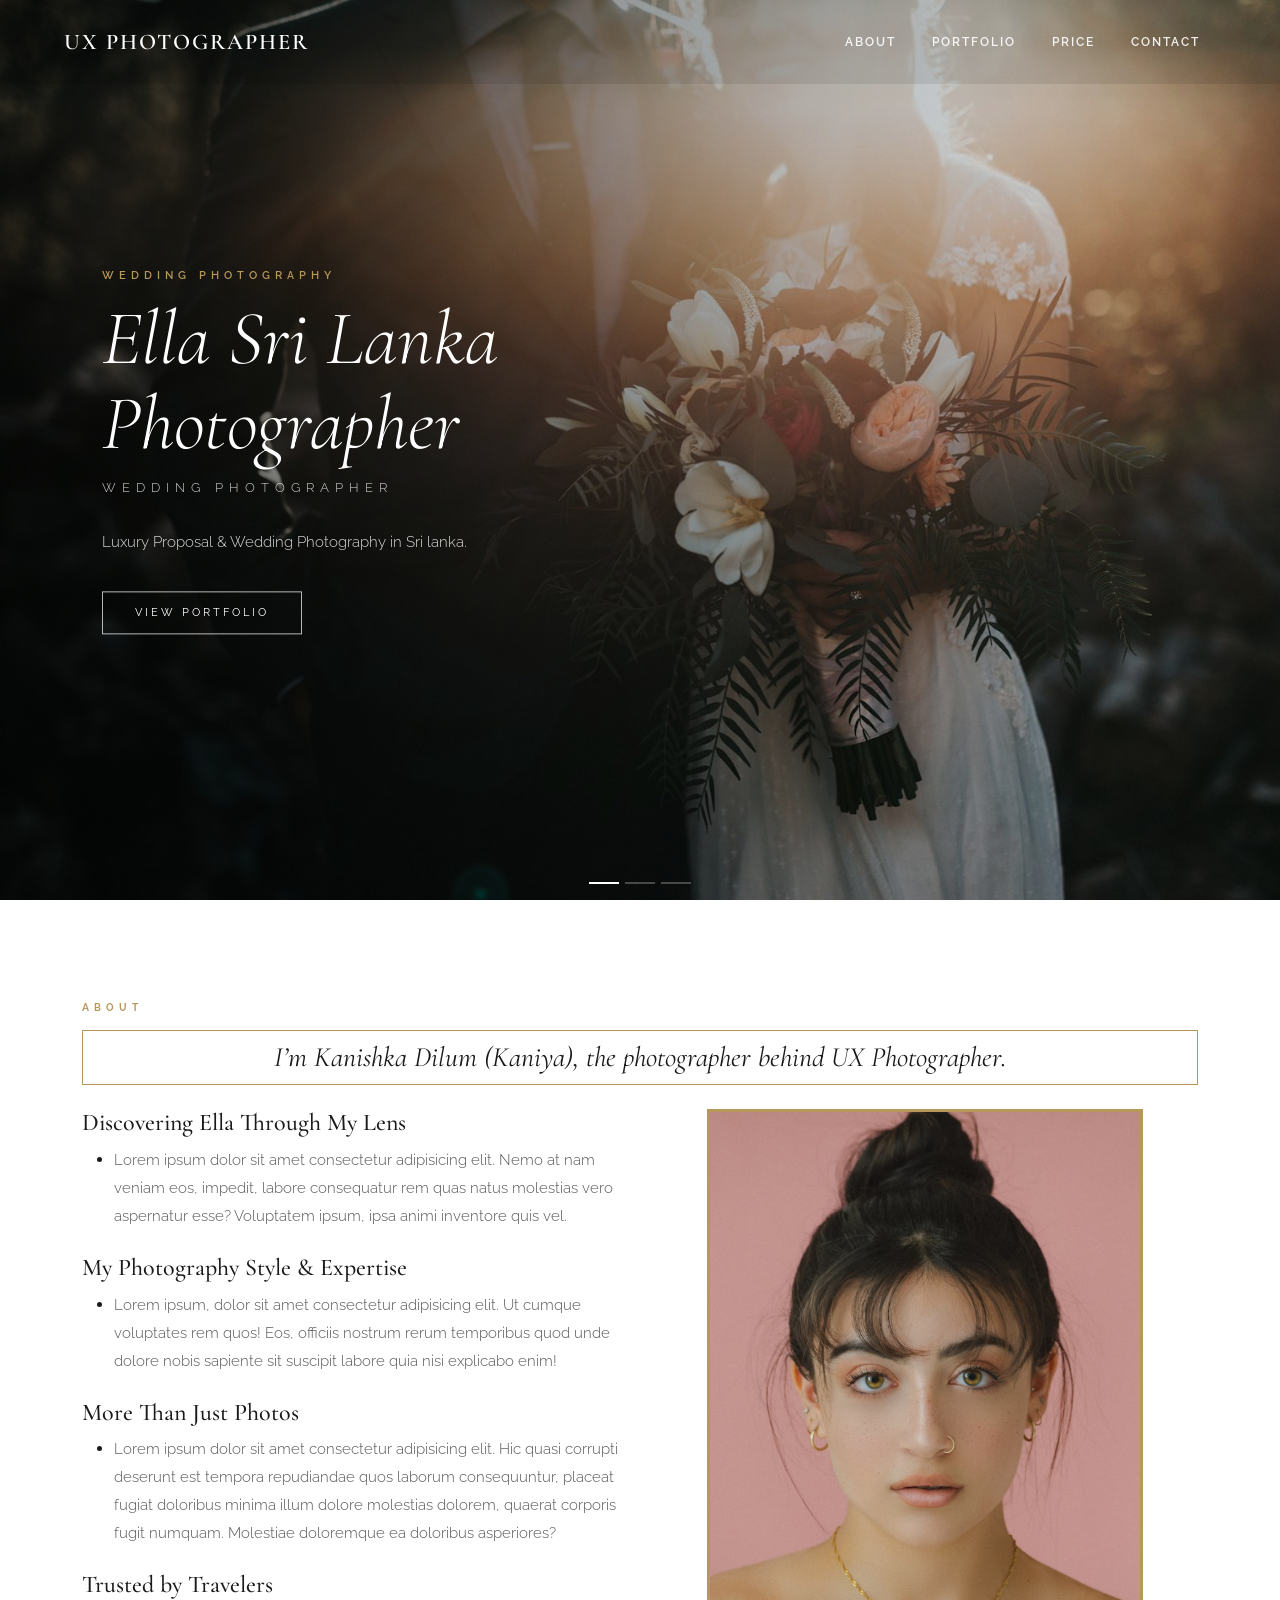
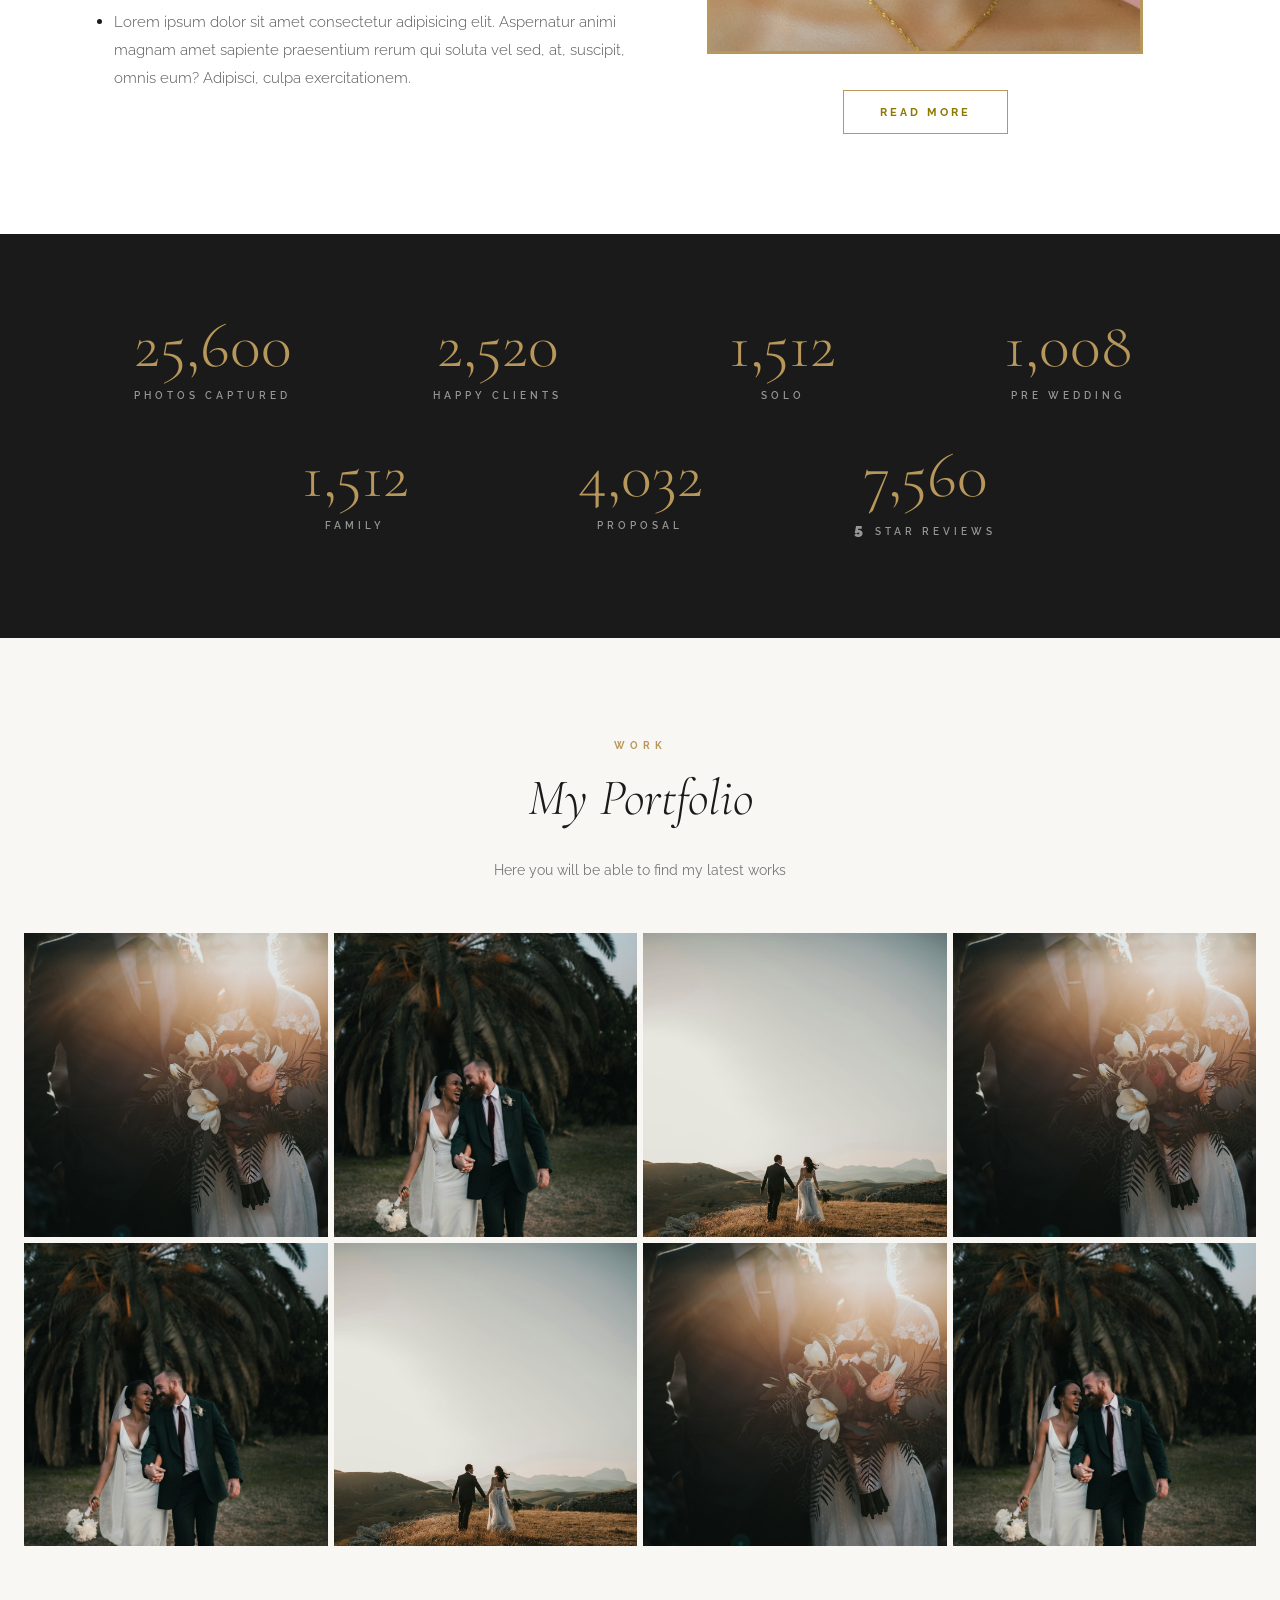
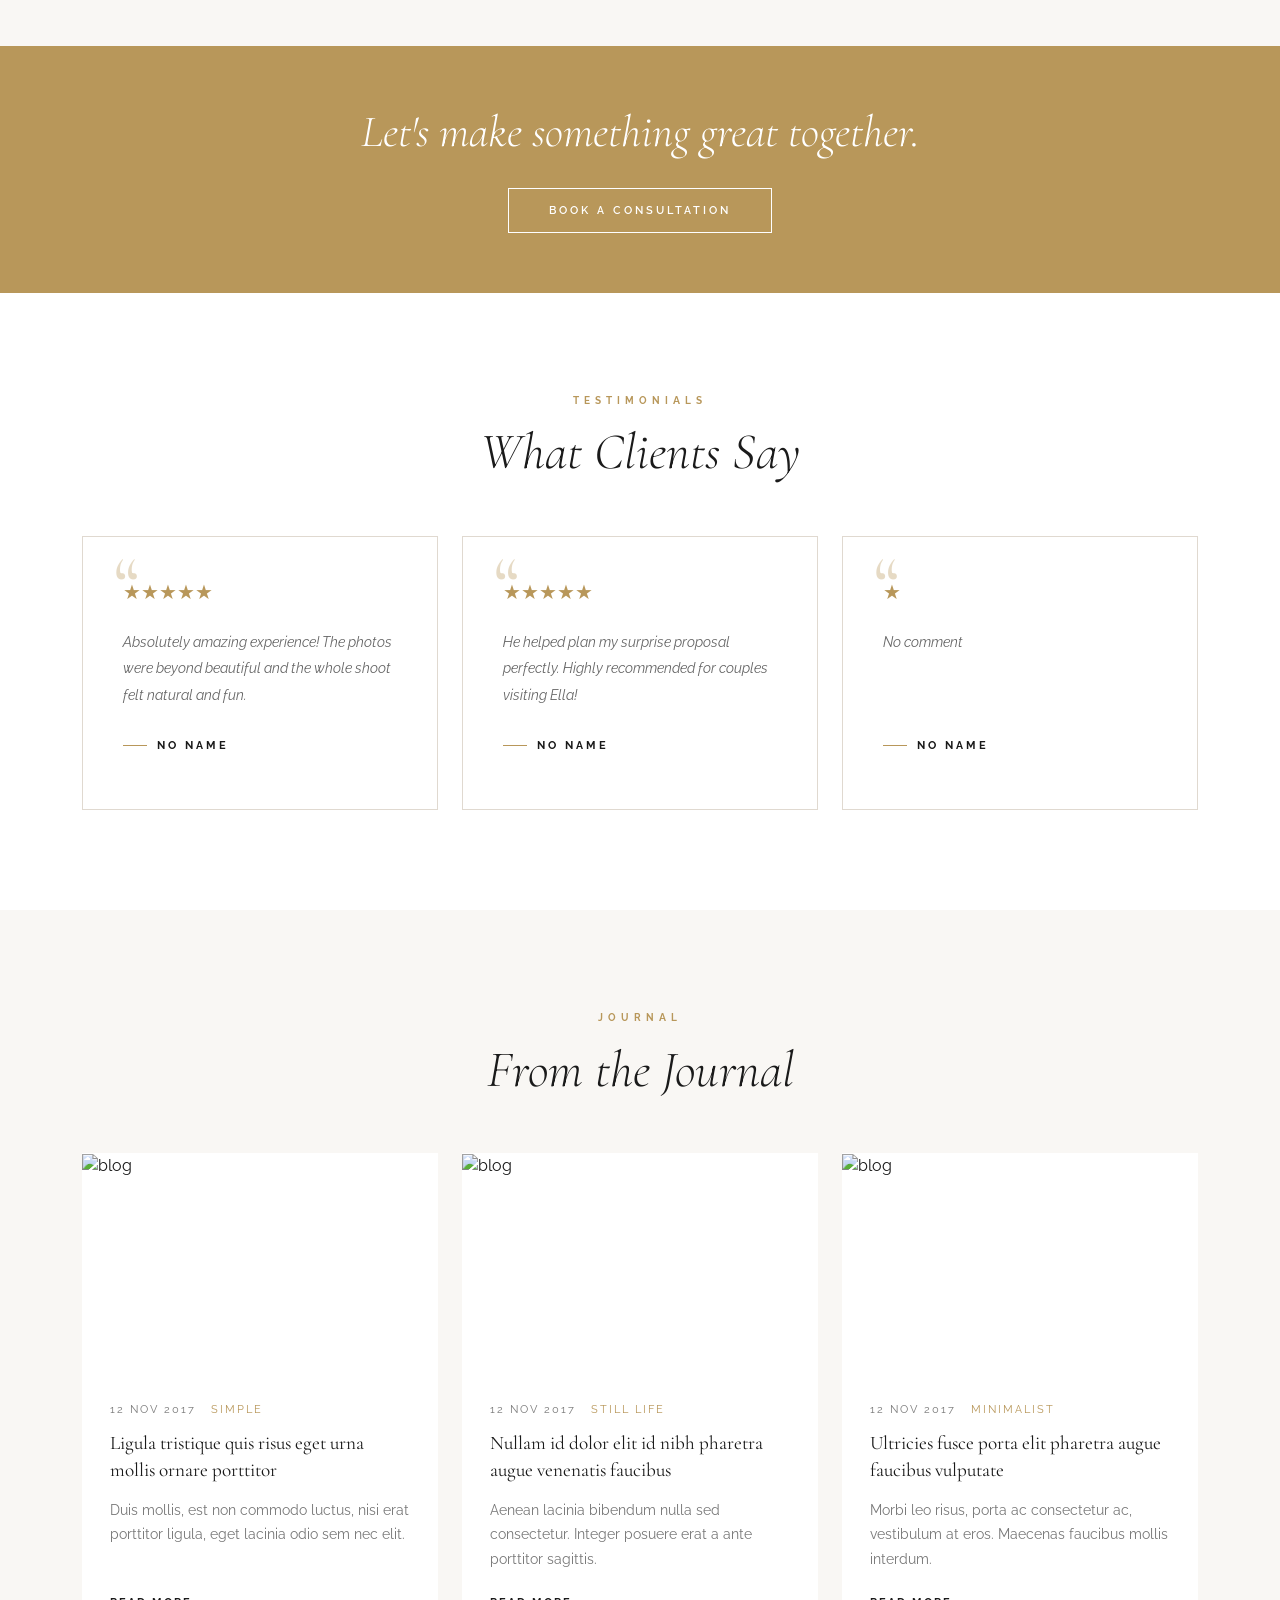
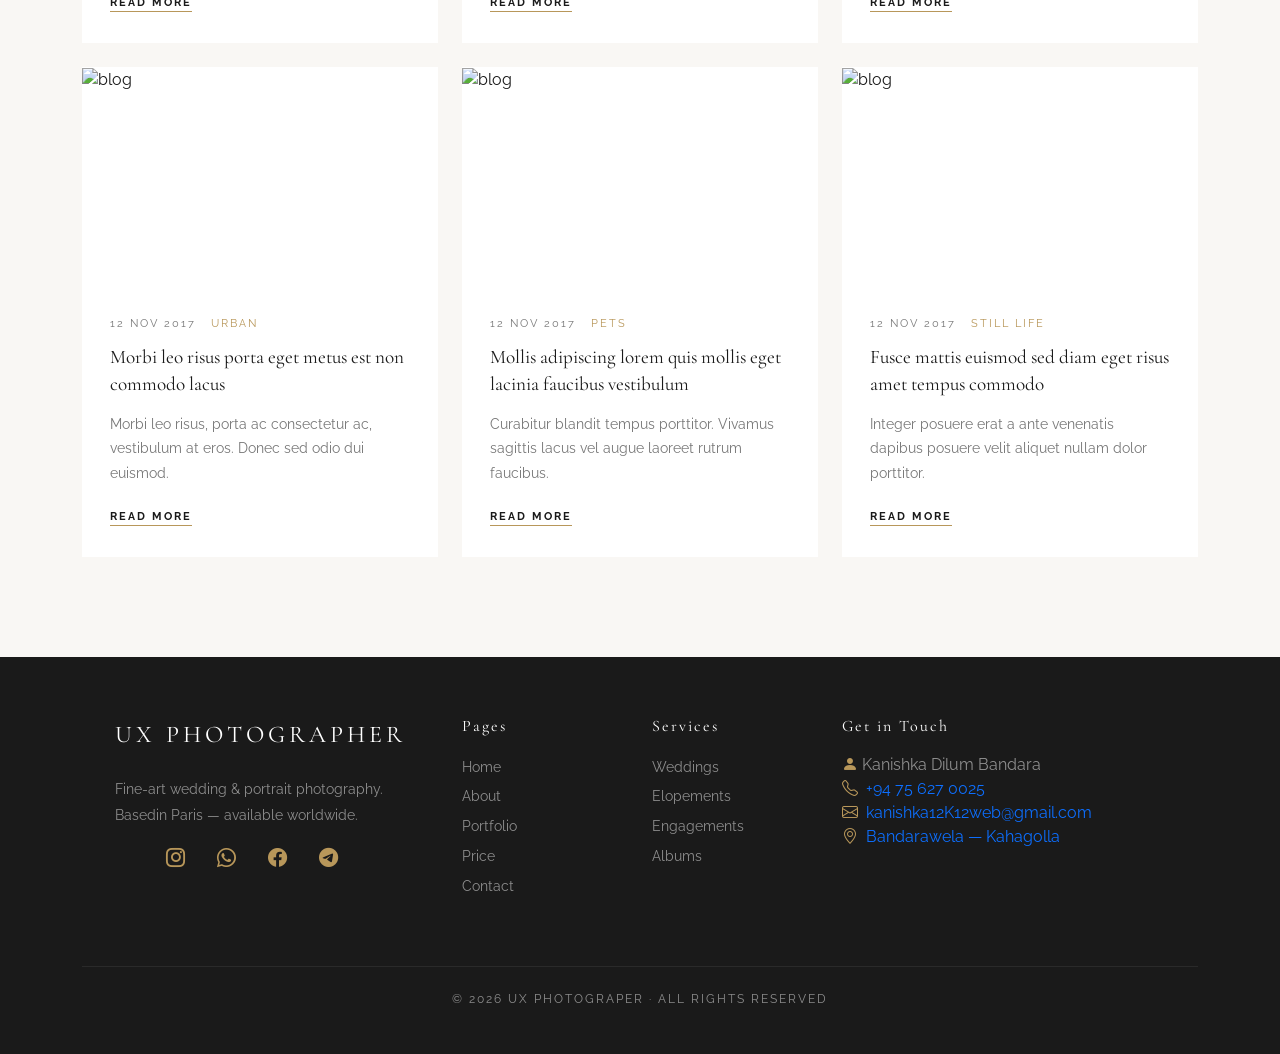
==== index.html @ afd78689 "Add files via upload" ====
<!DOCTYPE html>
<html lang="en">

<head>
  <meta charset="UTF-8" />
  <meta name="viewport" content="width=device-width, initial-scale=1.0" />
  <title>UX Photographer</title>

  <!-- Bootstrap 5 -->
  <link href="https://cdn.jsdelivr.net/npm/bootstrap@5.3.3/dist/css/bootstrap.min.css" rel="stylesheet" />
  <!-- Google Fonts -->
  <link
    href="https://fonts.googleapis.com/css2?family=Cormorant+Garamond:ital,wght@0,300;0,400;0,600;1,300;1,400&family=Raleway:wght@300;400;500;600;700&display=swap"
    rel="stylesheet" />
  <!-- Bootstrap Icons -->
  <link href="https://cdn.jsdelivr.net/npm/bootstrap-icons@1.11.3/font/bootstrap-icons.min.css" rel="stylesheet" />
  <!--Link stylesheet-->
  <link rel="stylesheet" href="./assets/css/style.css">
</head>

<body>
  <!-- ═══════════════════ Preloader ═══════════════════ -->
  <div id="creative-preloader">
    <div class="loader-content">
      <h1 class="brand-logo"><span>UX</span>Photographer</h1>
      <div class="progress-container">
        <div class="progress-bar"></div>
      </div>
      <p class="loading-text">Loading...</p>
    </div>
  </div>
  <!-- ═══════════════════ NAVBAR ═══════════════════ -->
  <nav class="navbar navbar-expand-lg fade-up" id="mainNav">
    <div class="container-fluid px-4">
      <a class="navbar-brand scrolled" href="#">UX Photographer</a>
      <button class="navbar-toggler" type="button" data-bs-toggle="collapse" data-bs-target="#navMenu">
        <span class="navbar-toggler-icon"></span>
      </button>
      <div class="collapse navbar-collapse justify-content-end" id="navMenu">
        <ul class="navbar-nav align-items-center gap-1">
          <li class="nav-item"><a class="nav-link" href="./about.html">About</a></li>
          <li class="nav-item"><a class="nav-link" href="./portfolio.html">Portfolio</a></li>
          <li class="nav-item"><a class="nav-link" href="./pricing.html">Price</a></li>
          <li class="nav-item"><a class="nav-link" href="./contact.html">Contact</a></li>
        </ul>
      </div>
    </div>
  </nav>

  <!-- ═══════════════════ HERO SLIDER ═══════════════════ -->
  <div id="heroSlider" class="carousel slide carousel-fade" data-bs-ride="carousel" data-bs-interval="5000"
    data-bs-pause="false">
    <div class="carousel-indicators">
      <button type="button" data-bs-target="#heroSlider" data-bs-slide-to="0" class="active"></button>
      <button type="button" data-bs-target="#heroSlider" data-bs-slide-to="1"></button>
      <button type="button" data-bs-target="#heroSlider" data-bs-slide-to="2"></button>
    </div>
    <div class="carousel-inner">
      <div class="carousel-item active">
        <div class="hero-caption">
          <p class="eyebrow">Wedding Photography</p>
          <h1>Ella Sri Lanka<br />Photographer</h1>
          <p class="subtitle">Wedding Photographer</p>
          <p>Luxury Proposal & Wedding Photography in Sri lanka.</p>
          <a href="#portfolio" class="btn-outline-light-custom">View Portfolio</a>
        </div>
      </div>
      <div class="carousel-item">
        <div class="hero-caption">
          <p class="eyebrow">Fine Art Photography</p>
          <h1>Capturing<br />Moments</h1>
          <p class="subtitle">Timeless Memories</p>
          <p>Every photograph tells a story — let me tell yours with elegance and emotion.</p>
          <a href="#about" class="btn-outline-light-custom">About Us</a>
        </div>
      </div>
      <div class="carousel-item">
        <div class="hero-caption">
          <p class="eyebrow">Book a Session</p>
          <h1>Let's Create<br />Together</h1>
          <p class="subtitle">Your Story, My Lens</p>
          <p>Available for weddings, portraits, and editorial shoots worldwide.</p>
          <a href="#contact" class="btn-outline-light-custom">Get in Touch</a>
        </div>
      </div>
    </div>
  </div>

  <!-- ═══════════════════ ABOUT ═══════════════════ -->
  <section id="about">
    <div class="container">
      <div class="row align-items-start" id="about-full-content">
        <div class="fade-up">
          <p class="section-label">About</p>
          <h3 class="mb-4" id="about-title"><i>I’m Kanishka Dilum (Kaniya), the photographer behind UX Photographer.</i>
          </h3>
        </div>
        <!-- Left col -->
        <div class="col-lg-6" id="about-content">
          <div class="fade-up">
            <h4>Discovering Ella Through My Lens</h4>
            <ul>
              <li>
                <p class="about-text mb-4">
                  Lorem ipsum dolor sit amet consectetur adipisicing elit. Nemo at nam veniam eos, impedit, labore
                  consequatur rem quas natus molestias vero aspernatur esse? Voluptatem ipsum, ipsa animi inventore quis
                  vel.
                </p>
              </li>
            </ul>
          </div>

          <div class="fade-up">
            <h4>My Photography Style & Expertise</h4>
            <ul>
              <li>
                <p class="about-text mb-4">
                  Lorem ipsum, dolor sit amet consectetur adipisicing elit. Ut cumque voluptates rem quos! Eos, officiis
                  nostrum rerum temporibus quod unde dolore nobis sapiente sit suscipit labore quia nisi explicabo enim!
                </p>
              </li>
            </ul>
          </div>

          <div class="fade-up">
            <h4>More Than Just Photos</h4>
            <ul>
              <li>
                <p class="about-text mb-4">
                  Lorem ipsum dolor sit amet consectetur adipisicing elit. Hic quasi corrupti deserunt est tempora
                  repudiandae quos laborum consequuntur, placeat fugiat doloribus minima illum dolore molestias dolorem,
                  quaerat corporis fugit numquam. Molestiae doloremque ea doloribus asperiores?
                </p>
              </li>
            </ul>
          </div>


          <div class="fade-up">
            <h4>Trusted by Travelers</h4>
            <ul>
              <li>
                <p class="about-text mb-4">
                  Lorem ipsum dolor sit amet consectetur adipisicing elit. Aspernatur animi magnam amet sapiente
                  praesentium rerum qui soluta vel sed, at, suscipit, omnis eum? Adipisci, culpa exercitationem.
                </p>
              </li>
            </ul>
          </div>
        </div>

        <!-- Right col -->
        <div class="col-lg-6">
          <div class="d-flex justify-content-center align-items-center">
            <div id="photographer-img" class="fade-up">
              <img src="./assets/img/about-photo.jpg" alt="">
            </div>
          </div>
          <div class="d-flex justify-content-center fade-up">
            <a href="./about.html" class="btn-read-more">Read More</a>
          </div>
        </div>
      </div>
    </div>
  </section>

  <!-- ═══════════════════ COUNTERS ═══════════════════ -->
  <section id="counters">
    <div class="container">
      <div class="row g-4 text-center justify-content-center">
        <div class="col-6 col-md-3 counter-item fade-up">
          <span class="counter-number" data-target="50000">0</span>
          <p class="counter-label">Photos Captured</p>
        </div>
        <div class="col-6 col-md-3 counter-item fade-up">
          <span class="counter-number" data-target="5000">0</span>
          <p class="counter-label">Happy Clients</p>
        </div>
        <div class="col-6 col-md-3 counter-item fade-up">
          <span class="counter-number" data-target="3000">0</span>
          <p class="counter-label">Solo</p>
        </div>
        <div class="col-6 col-md-3 counter-item fade-up">
          <span class="counter-number" data-target="2000">0</span>
          <p class="counter-label">Pre Wedding</p>
        </div>
        <div class="col-6 col-md-3 counter-item fade-up">
          <span class="counter-number" data-target="3000">0</span>
          <p class="counter-label">Family</p>
        </div>
        <div class="col-6 col-md-3 counter-item fade-up">
          <span class="counter-number" data-target="8000">0</span>
          <p class="counter-label">Proposal</p>
        </div>
        <div class="col-6 col-md-3 counter-item fade-up">
          <span class="counter-number" data-target="15000">0</span>
          <p class="counter-label"><b style="font-size: 1rem;">5 </b>Star Reviews</p>
        </div>
      </div>
    </div>
  </section>


  <!-- ═══════════════════ PORTFOLIO ═══════════════════ -->
  <section id="portfolio">
    <div class="container-fluid px-4">
      <p class="section-label">Work</p>
      <h2 class="section-title">My Portfolio</h2>
      <p class="lead-text">Here you will be able to find my latest works</p>

      <div class="portfolio-grid">
        <div class="portfolio-item fade-up"><a href="portfolio.html?category=weddings"><img
              src="./assets/img/hero-img-1.jpg" alt="Jane & Kevin" loading="lazy">
            <div class="portfolio-overlay"><span class="portfolio-overlay-icon"><i class="bi bi-camera"></i></span><span
                class="portfolio-overlay-title">wedding</span></div>
          </a>
        </div>
        <div class="portfolio-item fade-up delay-100"><a href="portfolio.html?category=elopements"><img
              src="./assets/img/hero-img-2.jpg" alt="Mildred & Austin" loading="lazy">
            <div class="portfolio-overlay"><span class="portfolio-overlay-icon"><i class="bi bi-camera"></i></span><span
                class="portfolio-overlay-title">Elopements</span></div>
          </a>
        </div>
        <div class="portfolio-item fade-up delay-200"><a href="portfolio.html?category=engagements"><img
              src="./assets/img/hero-img-3.jpg" alt="Ruth & Derek" loading="lazy">
            <div class="portfolio-overlay"><span class="portfolio-overlay-icon"><i class="bi bi-camera"></i></span><span
                class="portfolio-overlay-title">Engagements</span></div>
          </a>
        </div>
        <div class="portfolio-item fade-up delay-300"><a href="portfolio.html?category=portraits"><img
              src="./assets/img/hero-img-1.jpg" alt="Evelyn & John" loading="lazy">
            <div class="portfolio-overlay"><span class="portfolio-overlay-icon"><i class="bi bi-camera"></i></span><span
                class="portfolio-overlay-title">Portraits</span></div>
          </a>
        </div>
        <div class="portfolio-item fade-up"><a href="portfolio.html?category=maternity"><img
              src="./assets/img/hero-img-2.jpg" alt="Diana & Wayne" loading="lazy">
            <div class="portfolio-overlay"><span class="portfolio-overlay-icon"><i class="bi bi-camera"></i></span><span
                class="portfolio-overlay-title">Maternity & Family</span></div>
          </a>
        </div>
        <div class="portfolio-item fade-up delay-100"><a href="portfolio.html?category=fashion"><img
              src="./assets/img/hero-img-3.jpg" alt="June & Alan" loading="lazy">
            <div class="portfolio-overlay"><span class="portfolio-overlay-icon"><i class="bi bi-camera"></i></span><span
                class="portfolio-overlay-title">Fashion & Editorial</span></div>
          </a>
        </div>
        <div class="portfolio-item fade-up delay-200"><a href="portfolio.html?category=lifestyle"><img
              src="./assets/img/hero-img-1.jpg" alt="Julie & Mark" loading="lazy">
            <div class="portfolio-overlay"><span class="portfolio-overlay-icon"><i class="bi bi-camera"></i></span><span
                class="portfolio-overlay-title">Lifestyle & Travel</span></div>
          </a>
        </div>
        <div class="portfolio-item fade-up delay-300"><a href="portfolio.html?category=commercial"><img
              src="./assets/img/hero-img-2.jpg" alt="Joan & Wilford" loading="lazy">
            <div class="portfolio-overlay"><span class="portfolio-overlay-icon"><i class="bi bi-camera"></i></span><span
                class="portfolio-overlay-title">Commercial & Products</span></div>
          </a>
        </div>
      </div>
    </div>
  </section>

  <!-- ═══════════════════ CTA BAND ═══════════════════ -->
  <section id="cta-band">
    <div class="container text-center">
      <h2>Let's make something great together.</h2>
      <a href="./contact.html" class="btn-cta">Book a Consultation</a>
    </div>
  </section>

  <!-- ═══════════════════ TESTIMONIALS ═══════════════════ -->
  <section id="testimonials">
    <div class="container">
      <p class="section-label text-center">Testimonials</p>
      <h2 class="section-title text-center">What Clients Say</h2>
      <div class="row g-4 mt-3">
        <div class="col-md-4 fade-up">
          <div class="testimonial-card d-flex flex-column">
            <h5 class="pt-1">★★★★★</h5>
            <p class="testimonial-text">Absolutely amazing experience! The photos were beyond beautiful and the whole
              shoot felt natural and fun.</p>
            <p class="testimonial-author mt-auto"><span class="testimonial-dot"></span>No Name</p>
          </div>
        </div>
        <div class="col-md-4 fade-up delay-200">
          <div class="testimonial-card d-flex flex-column">
            <h5 class="pt-1">★★★★★</h5>
            <p class="testimonial-text">He helped plan my surprise proposal perfectly. Highly recommended for couples
              visiting Ella!</p>
            <p class="testimonial-author mt-auto"><span class="testimonial-dot"></span>No Name</p>
          </div>
        </div>
        <div class="col-md-4 fade-up delay-400">
          <div class="testimonial-card d-flex flex-column">
            <h5 class="pt-1">★</h5>
            <p class="testimonial-text">No comment</p>
            <p class="testimonial-author mt-auto"><span class="testimonial-dot"></span>No Name</p>
          </div>
        </div>
      </div>
    </div>
  </section>

  <!-- ═══════════════════ BLOG ═══════════════════ -->
  <section id="blog">
    <div class="container">
      <p class="section-label text-center">Journal</p>
      <h2 class="section-title text-center">From the Journal</h2>
      <div class="row g-4 mt-3">
        <!-- Card 1 -->
        <div class="col-md-6 col-lg-4 fade-up">
          <div class="blog-card d-flex flex-column h-100">
            <div class="blog-img-wrap"><img src="https://demos.elemisthemes.com/brailie/style/images/art/b38.jpg"
                alt="blog" loading="lazy"></div>
            <div class="blog-body d-flex flex-column flex-grow-1">
              <p class="blog-meta">12 Nov 2017 <span class="cat">Simple</span></p>
              <h3><a href="#">Ligula tristique quis risus eget urna mollis ornare porttitor</a></h3>
              <p class="blog-excerpt">Duis mollis, est non commodo luctus, nisi erat porttitor ligula, eget lacinia odio
                sem nec elit.</p>
              <div class="mt-auto"><a href="#" class="read-more">Read More</a></div>
            </div>
          </div>
        </div>
        <!-- Card 2 -->
        <div class="col-md-6 col-lg-4 fade-up">
          <div class="blog-card d-flex flex-column h-100">
            <div class="blog-img-wrap"><img src="https://demos.elemisthemes.com/brailie/style/images/art/b39.jpg"
                alt="blog" loading="lazy"></div>
            <div class="blog-body d-flex flex-column flex-grow-1">
              <p class="blog-meta">12 Nov 2017 <span class="cat">Still Life</span></p>
              <h3><a href="#">Nullam id dolor elit id nibh pharetra augue venenatis faucibus</a></h3>
              <p class="blog-excerpt">Aenean lacinia bibendum nulla sed consectetur. Integer posuere erat a ante
                porttitor sagittis.</p>
              <div class="mt-auto"><a href="#" class="read-more">Read More</a></div>
            </div>
          </div>
        </div>
        <!-- Card 3 -->
        <div class="col-md-6 col-lg-4 fade-up">
          <div class="blog-card d-flex flex-column h-100">
            <div class="blog-img-wrap"><img src="https://demos.elemisthemes.com/brailie/style/images/art/b40.jpg"
                alt="blog" loading="lazy"></div>
            <div class="blog-body d-flex flex-column flex-grow-1">
              <p class="blog-meta">12 Nov 2017 <span class="cat">Minimalist</span></p>
              <h3><a href="#">Ultricies fusce porta elit pharetra augue faucibus vulputate</a></h3>
              <p class="blog-excerpt">Morbi leo risus, porta ac consectetur ac, vestibulum at eros. Maecenas faucibus
                mollis interdum.</p>
              <div class="mt-auto"><a href="#" class="read-more">Read More</a></div>
            </div>
          </div>
        </div>
        <!-- Card 4 -->
        <div class="col-md-6 col-lg-4 fade-up">
          <div class="blog-card d-flex flex-column h-100">
            <div class="blog-img-wrap"><img src="https://demos.elemisthemes.com/brailie/style/images/art/b41.jpg"
                alt="blog" loading="lazy"></div>
            <div class="blog-body d-flex flex-column flex-grow-1">
              <p class="blog-meta">12 Nov 2017 <span class="cat">Urban</span></p>
              <h3><a href="#">Morbi leo risus porta eget metus est non commodo lacus</a></h3>
              <p class="blog-excerpt">Morbi leo risus, porta ac consectetur ac, vestibulum at eros. Donec sed odio dui
                euismod.</p>
              <div class="mt-auto"><a href="#" class="read-more">Read More</a></div>
            </div>
          </div>
        </div>
        <!-- Card 5 -->
        <div class="col-md-6 col-lg-4 fade-up">
          <div class="blog-card d-flex flex-column h-100">
            <div class="blog-img-wrap"><img src="https://demos.elemisthemes.com/brailie/style/images/art/b42.jpg"
                alt="blog" loading="lazy"></div>
            <div class="blog-body d-flex flex-column flex-grow-1">
              <p class="blog-meta">12 Nov 2017 <span class="cat">Pets</span></p>
              <h3><a href="#">Mollis adipiscing lorem quis mollis eget lacinia faucibus vestibulum</a></h3>
              <p class="blog-excerpt">Curabitur blandit tempus porttitor. Vivamus sagittis lacus vel augue laoreet
                rutrum faucibus.</p>
              <div class="mt-auto"><a href="#" class="read-more">Read More</a></div>
            </div>
          </div>
        </div>
        <!-- Card 6 -->
        <div class="col-md-6 col-lg-4 fade-up">
          <div class="blog-card d-flex flex-column h-100">
            <div class="blog-img-wrap"><img src="https://demos.elemisthemes.com/brailie/style/images/art/b43.jpg"
                alt="blog" loading="lazy"></div>
            <div class="blog-body d-flex flex-column flex-grow-1">
              <p class="blog-meta">12 Nov 2017 <span class="cat">Still Life</span></p>
              <h3><a href="#">Fusce mattis euismod sed diam eget risus amet tempus commodo</a></h3>
              <p class="blog-excerpt">Integer posuere erat a ante venenatis dapibus posuere velit aliquet nullam dolor
                porttitor.</p>
              <div class="mt-auto"><a href="#" class="read-more">Read More</a></div>
            </div>
          </div>
        </div>
      </div>
    </div>
  </section>

  <!-- ═══════════════════ FOOTER ═══════════════════ -->
  <footer>
    <div class="container">
      <div class="row mb-4">

        <!-- Brand -->
        <div class="col-lg-4 mb-4 d-flex justify-content-center fade-up">
          <div>
            <span class="brand">UX photographer </span>
            <p class="mb-3" style="font-size:.88rem;line-height:1.8;">Fine-art wedding & portrait photography.<br>Basedin Paris — available worldwide.</p>
            <!-- Social -->
            <div class="d-flex justify-content-center gap-3 mt-2">
              <a class="me-3 social-media-link" href="https://www.instagram.com/kanishka_12k?igsh=OWRqY3o5eXh1NWs0"
                target="_blank"><i class="bi bi-instagram" data-bs-toggle="tooltip" data-bs-placement="top"
                  title="Instagram"></i></a>
              <a class="me-3 social-media-link" href="https://wa.me/94756270025?text=Hello! Kanishka web studio..."
                target="_blank"><i class="bi bi-whatsapp" data-bs-toggle="tooltip" data-bs-placement="top"
                  title="Whatsapp"></i></a>
              <a class="me-3 social-media-link" href="https://www.facebook.com/share/1WvbgZ56et/" target="_blank"><i
                  class="bi bi-facebook" data-bs-toggle="tooltip" data-bs-placement="top" title="Facebook"></i></a>
              <a class="me-3 social-media-link" href="https://t.me/kanishka_12k" target="_blank"><i
                  class="bi bi-telegram" data-bs-toggle="tooltip" data-bs-placement="top" title="Telegram"></i></a>
            </div>
          </div>
        </div>

        <!-- Quick Links -->
        <div class="col-lg-2 col-6 mb-4 fade-up delay-200" id="Qlinks">
          <h3 class="mb-3" style="font-size:1rem;letter-spacing:2px;font-weight:400;">Pages</h3>
          <ul class="list-unstyled" style="font-size:.85rem;line-height:2.2;">
            <li><a href="index.html">Home</a></li>
            <li><a href="about.html">About</a></li>
            <li><a href="./portfolio.html">Portfolio</a></li>
            <li><a href="./pricing.html">Price</a></li>
            <li><a href="./contact.html">Contact</a></li>
          </ul>
        </div>

        <!-- Services -->
        <div class="col-lg-2 mb-4 col-6 fade-up delay-300" id="Qlinks">
          <h3 class="mb-3" style="font-size:1rem;letter-spacing:2px;font-weight:400;">Services</h3>
          <ul class="list-unstyled" style="font-size:.85rem;line-height:2.2;">
            <li><a href="#">Weddings</a></li>
            <li><a href="#">Elopements</a></li>
            <li><a href="#">Engagements</a></li>
            <li><a href="#">Albums</a></li>
          </ul>
        </div>

        <!-- Contact -->
        <div class="col-lg-4 mb-4 fade-up delay-400">
          <h3 class="mb-3" style="font-size:1rem;letter-spacing:2px;font-weight:400;">Get in Touch</h3>
          <div id="footer-contact">
            <span><i class="bi bi-person-fill"></i> Kanishka Dilum Bandara</span>
            <span class="d-block"><a href="tel:+94756270025"><i class="bi bi-telephone me-2"></i>+94 75 627
                0025</a></span>
            <span class="d-block"><a
                href="https://mail.google.com/mail/?view=cm&fs=1&to=kanishka12K12web@gmail.com&su=Photography%20📸&body=📌%20Hello!%20Kanishka%20Web%20Studio%20🖥"
                target="_blank"><i class="bi bi-envelope me-2"></i>kanishka12K12web@gmail.com</a></span>
            <span class="d-block"><a href="https://maps.app.goo.gl/nC6Xv1hQBPm5MYX67" target="_blank"><i
                  class="bi bi-geo-alt me-2"></i>Bandarawela — Kahagolla</a></span>
          </div>
        </div>
      </div>

      <div class="copyright text-center">
        <p>&copy; 2026 UX Photograper · All Rights Reserved</p>
      </div>
    </div>
  </footer>

  <!-- Bootstrap JS -->
  <script src="https://cdn.jsdelivr.net/npm/bootstrap@5.3.3/dist/js/bootstrap.bundle.min.js"></script>
  <script src="./assets/js/main.js"></script>
</body>

</html>
---- assets/css/style.css ----
:root {
  --gold: #b8975a;
  --dark: #1a1a1a;
  --light-bg: #f9f7f4;
  --text-muted-custom: #7a7a7a;
  --border-color: #e0d9d0;
}

* {
  margin: 0;
  padding: 0;
  box-sizing: border-box;
}

body {
  font-family: 'Raleway', sans-serif;
  color: var(--dark);
  background: var(--light-bg);
  overflow-x: hidden;
}

h1,
h2,
h3,
h4,
h5 {
  font-family: 'Cormorant Garamond', serif;
}

.section-label {
  font-size: 0.65rem;
  letter-spacing: 5px;
  text-transform: uppercase;
  color: var(--gold);
  font-weight: 700;
  margin-bottom: 14px;
}

.section-title {
  font-size: clamp(2rem, 4vw, 3.2rem);
  font-weight: 300;
  line-height: 1.2;
  margin-bottom: 28px;
  font-style: italic;
}

/* ── Preloader ── */
#creative-preloader {
  position: fixed;
  top: 0;
  left: 0;
  width: 100%;
  height: 100vh;
  background-color: #0b0f19;
  display: flex;
  justify-content: center;
  align-items: center;
  z-index: 99999;
  transition: all 0.6s cubic-bezier(0.77, 0, 0.175, 1);
}

.loader-content {
  text-align: center;
}

.brand-logo {
  color: #ffffff;
  font-family: 'Poppins', sans-serif;
  font-size: 28px;
  font-weight: 700;
  letter-spacing: 6px;
  margin-bottom: 20px;
  opacity: 0;
  animation: fadeInLogo 0.3s ease forwards 0.2s;
}

.brand-logo span {
  color: var(--gold);
}

.progress-container {
  width: 200px;
  height: 3px;
  background-color: rgba(255, 255, 255, 0.1);
  border-radius: 10px;
  margin: 0 auto;
  overflow: hidden;
}

.progress-bar {
  width: 0%;
  height: 100%;
  background: linear-gradient(90deg, var(--light-bg), var(--gold));
  box-shadow: 0 0 10px #dfab00;
  animation: fillBar 1s cubic-bezier(0.4, 0, 0.2, 1) forwards;
}

/* Loading Text */
.loading-text {
  color: #a0aec0;
  font-size: 11px;
  letter-spacing: 2px;
  text-transform: uppercase;
  margin-top: 12px;
  font-family: sans-serif;
  opacity: 0.7;
  animation: pulseText 1.5s infinite ease-in-out;
}

/* Animations */
@keyframes fadeInLogo {
  to {
    opacity: 1;
    transform: translateY(0);
  }

  from {
    opacity: 0;
    transform: translateY(10px);
  }
}

@keyframes fillBar {
  to {
    width: 100%;
  }
}

@keyframes pulseText {

  0%,
  100% {
    opacity: 0.4;
  }

  50% {
    opacity: 0.9;
  }
}

.preloader-fade-out {
  opacity: 0;
  visibility: hidden;
  transform: scale(1.05);
}

.social-media-link {
  color: var(--gold);
  font-size: 1.2rem;
  transition: 0.3s;
}

.social-media-link:hover {
  transform: scale(1.5);
}

/* ----------------------------------------
             Landing Page
   ---------------------------------------- */

/* ── NAVBAR ── */
.navbar {
  background: rgba(0, 0, 0, 0.082);
  position: fixed;
  width: 100%;
  top: 0;
  z-index: 1000;
  padding: 20px 40px;
  transition: background 0.4s, padding 0.4s !important;
}

.navbar.scrolled {
  background: #fffffff7;
  padding: 12px 40px;
  box-shadow: 0 2px 20px #00000014;
}

.navbar-brand {
  font-family: 'Cormorant Garamond', serif;
  font-size: 1.4rem;
  font-weight: 600;
  color: #ffffff !important;
  letter-spacing: 2px;
  text-transform: uppercase;
  transition: 0.3s;
}

@media (max-width: 576px) {
  .navbar-brand {
    font-size: 0.64rem !important;
    white-space: nowrap;
  }

  .navbar .container-fluid {
    padding-left: 0px !important;
    padding-right: 0px !important;
  }

  .navbar-toggler-icon {
    width: 20px;
  }
}

.navbar-brand:hover {
  color: #d19b37 !important;
  transform: scale(1.01);
}

.navbar.scrolled .navbar-brand {
  color: var(--dark) !important;
}

.navbar-nav .nav-link {
  color: rgba(255, 255, 255, 0.9) !important;
  font-size: 0.75rem;
  letter-spacing: 2px;
  text-transform: uppercase;
  font-weight: 600;
  padding: 8px 16px !important;
  transition: all 0.3s;
}

.navbar.scrolled .nav-link {
  color: var(--dark) !important;
}

.navbar-nav .nav-link:hover {
  color: #ffa600 !important;
  transform: scale(1.1);
}

.navbar-brand.scrolled:hover {
  color: #ffa600 !important;
}

.navbar-toggler {
  border-color: rgba(255, 255, 255, 0.5);
}

.navbar.scrolled .navbar-toggler {
  border-color: var(--dark);
}

.navbar-toggler-icon {
  filter: invert(1);
}

.navbar.scrolled .navbar-toggler-icon {
  filter: none;
}

/* ── HERO SLIDER ── */
#heroSlider {
  height: 100vh;
  min-height: 600px;
}

.carousel-item {
  height: 100vh;
  min-height: 600px;
  background-size: cover;
  background-position: center;
  position: relative;
}

.carousel-item::before {
  content: '';
  position: absolute;
  inset: 0;
  background: linear-gradient(to right, rgba(0, 0, 0, 0.55) 0%, rgba(0, 0, 0, 0.2) 60%, transparent 100%);
}

.carousel-item:nth-child(1) {
  background-image: url(../img/hero-img-1.jpg);
}

.carousel-item:nth-child(2) {
  background-image: url(../img/hero-img-2.jpg);
}

.carousel-item:nth-child(3) {
  background-image: url(../img/hero-img-3.jpg);
}

.hero-caption {
  position: absolute;
  top: 50%;
  left: 8%;
  transform: translateY(-50%);
  color: #fff;
  max-width: 560px;
}

.hero-caption .eyebrow {
  font-size: 0.7rem;
  letter-spacing: 5px;
  text-transform: uppercase;
  color: var(--gold);
  margin-bottom: 12px;
  font-weight: 600;
}

.hero-caption h1 {
  font-size: clamp(2.8rem, 6vw, 5rem);
  font-weight: 300;
  line-height: 1.1;
  margin-bottom: 10px;
  font-style: italic;
}

.hero-caption .subtitle {
  font-size: 0.8rem;
  letter-spacing: 6px;
  text-transform: uppercase;
  color: rgba(255, 255, 255, 0.8);
  margin-bottom: 30px;
}

.hero-caption p {
  font-size: 0.95rem;
  line-height: 1.8;
  color: rgba(255, 255, 255, 0.85);
  margin-bottom: 35px;
  font-weight: 300;
}

.btn-outline-light-custom {
  border: 1px solid rgba(255, 255, 255, 0.7);
  color: #fff;
  font-size: 0.7rem;
  letter-spacing: 3px;
  text-transform: uppercase;
  padding: 12px 32px;
  text-decoration: none;
  display: inline-block;
  transition: all 0.3s;
}

.btn-outline-light-custom:hover {
  background: var(--gold);
  border-color: var(--gold);
  color: #fff;
}

@media (max-width: 576px) {
  .btn-outline-light-custom {
    font-size: 0.5rem;
  }
}

.carousel-indicators [data-bs-target] {
  width: 30px;
  height: 2px;
  background: rgba(255, 255, 255, 0.5);
  border: none;
  border-radius: 0;
}

.carousel-indicators .active {
  background: #fff;
}

/* ── ABOUT SECTION ── */
#about {
  padding: 100px 0;
  background: #fff;
}

#about-full-content h3 {
  font-weight: 400;
  border: 1px solid var(--gold);
  padding: 10px;
}

#about-title {
  text-align: center;
}

#photographer-img {
  width: 80%;
  height: auto;
  padding: 3px;
  background-color: var(--gold);
  position: relative;
}

#photographer-img img {
  width: 100%;
  display: block;
}

.about-text {
  font-size: 0.92rem;
  line-height: 1.9;
  color: #555;
  font-weight: 300;
}

.btn-read-more {
  display: inline-block;
  margin-top: 36px;
  padding: 13px 36px;
  border: 1px solid var(--gold);
  font-size: 0.7rem;
  letter-spacing: 3px;
  text-transform: uppercase;
  color: rgb(141, 120, 0);
  text-decoration: none;
  font-weight: 700;
  transition: all 0.3s;
}

.btn-read-more:hover {
  background: var(--gold);
  text-shadow: 2px 0px 1px #000000cc;
  color: #fff;
}

@media (max-width: 576px) {
  .btn-read-more {
    font-size: 0.5rem;
  }
}

/* ── COUNTERS ── */
#counters {
  background: var(--dark);
  padding: 80px 0;
  color: #fff;
}

.counter-item {
  text-align: center;
}

.counter-number {
  font-family: 'Cormorant Garamond', serif;
  font-size: clamp(2.5rem, 5vw, 4rem);
  font-weight: 300;
  color: var(--gold);
  line-height: 1;
  display: block;
}

.counter-label {
  font-size: 0.65rem;
  letter-spacing: 4px;
  text-transform: uppercase;
  color: rgba(255, 255, 255, 0.55);
  margin-top: 10px;
  font-weight: 600;
}

/* ── PORTFOLIO ── */
#portfolio {
  padding: 100px 0;
  background: var(--light-bg);
}

#portfolio .section-title {
  text-align: center;
}

#portfolio .section-label {
  text-align: center;
}

#portfolio .lead-text {
  text-align: center;
  font-size: 0.9rem;
  color: #777;
  max-width: 500px;
  margin: 0 auto 50px;
  line-height: 1.8;
}

.portfolio-grid {
  display: grid;
  grid-template-columns: repeat(4, 1fr);
  gap: 6px;
}

.portfolio-item {
  position: relative;
  overflow: hidden;
  aspect-ratio: 1;
  cursor: pointer;
}

.portfolio-item img {
  width: 100%;
  height: 100%;
  object-fit: cover;
  transition: transform 0.6s ease;
}

.portfolio-item:hover img {
  transform: scale(1.08);
}

.portfolio-overlay {
  position: absolute;
  inset: 0;
  background: rgba(26, 26, 26, 0.6);
  display: flex;
  flex-direction: column;
  align-items: center;
  justify-content: center;
  opacity: 0;
  transition: opacity 0.4s;
}

.portfolio-item:hover .portfolio-overlay {
  opacity: 1;
}

.portfolio-overlay-title {
  font-family: 'Cormorant Garamond', serif;
  font-size: 1.1rem;
  color: #fff;
  font-style: italic;
  letter-spacing: 1px;
}

.portfolio-overlay-icon {
  color: var(--gold);
  font-size: 1.4rem;
  margin-bottom: 8px;
}

@media (max-width: 991px) {
  .portfolio-grid {
    grid-template-columns: repeat(3, 1fr);
  }
}

@media (max-width: 576px) {
  .portfolio-grid {
    grid-template-columns: repeat(2, 1fr);
  }
}

/* ── CTA BAND ── */
#cta-band {
  background: var(--gold);
  padding: 60px 0;
  text-align: center;
}

#cta-band h2 {
  font-size: clamp(1.8rem, 3.5vw, 2.8rem);
  color: #fff;
  font-weight: 300;
  font-style: italic;
  margin-bottom: 28px;
}

.btn-cta {
  display: inline-block;
  padding: 13px 40px;
  border: 1px solid #fff;
  color: #fff;
  font-size: 0.7rem;
  letter-spacing: 3px;
  text-transform: uppercase;
  text-decoration: none;
  font-weight: 600;
  transition: all 0.3s;
}

.btn-cta:hover {
  background: #fff;
  color: var(--gold);
}

@media (max-width: 576px) {
  .btn-cta {
    font-size: 0.5rem;
  }
}

/* ── TESTIMONIALS ── */
#testimonials {
  padding: 100px 0;
  background: #fff;
}

#testimonials h5 {
  color: var(--gold);
}

.testimonial-card {
  padding: 40px;
  border: 1px solid var(--border-color);
  position: relative;
  height: 100%;
  transition: all 0.3s;
}

.testimonial-card:hover {
  background: #fafcff;
  transform: translateY(-5px) scale(1.02);
  box-shadow: 0 20px 15px rgba(0, 0, 0, 0.15);
  border: 1px solid #b8975ab7;
}

.testimonial-card::after {
  content: '';
  position: absolute;
  bottom: 0;
  left: 0;
  width: 100%;
  height: 2px;
  background: linear-gradient(90deg, var(--gold), #c0a403);
  transform: scaleX(0);
  transform-origin: top;
  transition: transform .35s;
}

.testimonial-card:hover::after {
  transform: scaleX(1);
}

.testimonial-card::before {
  content: '\201C';
  font-family: 'Cormorant Garamond', serif;
  font-size: 5rem;
  line-height: 0;
  color: var(--gold);
  position: absolute;
  top: 48px;
  left: 30px;
  opacity: 0.35;
}

.testimonial-text {
  font-size: 0.9rem;
  line-height: 1.85;
  color: #666;
  font-style: italic;
  margin-bottom: 28px;
  padding-top: 16px;
}

.testimonial-author {
  font-size: 0.7rem;
  letter-spacing: 3px;
  text-transform: uppercase;
  font-weight: 700;
  color: var(--dark);
}

.testimonial-dot {
  display: inline-block;
  width: 24px;
  height: 1px;
  background: var(--gold);
  vertical-align: middle;
  margin-right: 10px;
}

/* ── BLOG ── */
#blog {
  padding: 100px 0;
  background: var(--light-bg);
}

.blog-card {
  background: #fff;
  height: 100%;
  transition: transform 0.3s, box-shadow 0.3s;
}

.blog-card::after {
  content: '';
  position: absolute;
  bottom: 0;
  left: 0;
  width: 100%;
  height: 2px;
  background: linear-gradient(90deg, var(--gold), #c0a403);
  transform: scaleX(0);
  transform-origin: left;
  transition: transform .35s ease;
}

.blog-card:hover::after {
  transform: scaleX(1);
}

.blog-card:hover {
  transform: translateY(-6px);
  box-shadow: 0 20px 20px rgba(0, 0, 0, 0.08);
}

.blog-img-wrap {
  overflow: hidden;
  aspect-ratio: 16/10;
}

.blog-img-wrap img {
  width: 100%;
  height: 100%;
  object-fit: cover;
  transition: transform 0.5s;
}

.blog-card:hover .blog-img-wrap img {
  transform: scale(1.06);
}

.blog-body {
  padding: 26px 28px 30px;
}

.blog-meta {
  font-size: 0.68rem;
  letter-spacing: 2px;
  text-transform: uppercase;
  color: var(--text-muted-custom);
  margin-bottom: 12px;
}

.blog-meta .cat {
  color: var(--gold);
  margin-left: 10px;
}

.blog-card h3 {
  font-size: 1.2rem;
  font-weight: 400;
  line-height: 1.4;
  margin-bottom: 14px;
}

.blog-card h3 a {
  color: var(--dark);
  text-decoration: none;
  transition: color 0.3s;
}

.blog-card h3 a:hover {
  color: var(--gold);
}

.blog-excerpt {
  font-size: 0.85rem;
  color: #777;
  line-height: 1.8;
  margin-bottom: 18px;
}

.read-more {
  font-size: 0.68rem;
  letter-spacing: 2px;
  text-transform: uppercase;
  color: var(--dark);
  text-decoration: none;
  font-weight: 700;
  border-bottom: 1px solid var(--gold);
  padding-bottom: 2px;
  transition: color 0.3s;
}

.read-more:hover {
  color: var(--gold);
}

/* ── FOOTER ── */
footer {
  background: var(--dark);
  padding: 60px 0 30px;
  color: #ffffff80;
}

footer .brand {
  font-family: 'Cormorant Garamond', serif;
  font-size: 1.5rem;
  color: #fff;
  letter-spacing: 4px;
  text-transform: uppercase;
  display: block;
  margin-bottom: 24px;
}

footer h3 {
  color: white;
}

footer a {
  text-decoration: none;
  display: inline-block;
  transition: all 0.3s ease;
}

footer a:hover {
  text-decoration: underline;
}

#Qlinks a {
  color: #ffffff80;
}

#Qlinks a:hover {
  transform: scale(1.1);
  color: #cccccc;
}

footer .copyright {
  font-size: 0.72rem;
  letter-spacing: 2px;
  text-transform: uppercase;
  margin-top: 16px;
  border-top: 1px solid rgba(255, 255, 255, 0.07);
  padding-top: 24px;
}

.accordion-button::after {
  filter: invert(1);
}

#footer-contact i {
  color: var(--gold);
}

/* ----------------------------------------
             About Page
   ---------------------------------------- */

/* ── About hero section ── */
#about-hero {
  height: 60vh;
  min-height: 420px;
  background-image: url('../img/about-hero.jpg');
  background-size: cover;
  background-position: center 30%;
  position: relative;
  display: flex;
  align-items: center;
}

#about-hero::before {
  content: '';
  position: absolute;
  inset: 0;
  background: linear-gradient(to right, rgba(0, 0, 0, .6) 0%, rgba(0, 0, 0, .25) 70%, transparent 100%);
}

.about-hero-caption {
  position: relative;
  z-index: 2;
  color: #fff;
  padding-left: 8%;
}

.about-hero-caption .eyebrow {
  font-size: .7rem;
  letter-spacing: 5px;
  text-transform: uppercase;
  color: var(--gold);
  font-weight: 600;
  margin-bottom: 12px;
  display: block;
}

.about-hero-caption h1 {
  font-size: clamp(2.8rem, 6vw, 5rem);
  font-weight: 300;
  line-height: 1.1;
  font-style: italic;
  margin-bottom: 10px;
}

.about-hero-caption .subtitle {
  font-size: .8rem;
  letter-spacing: 6px;
  text-transform: uppercase;
  color: rgba(255, 255, 255, .8);
}

/* ── ABOUT INTRO ── */
#about-intro {
  padding: 100px 0;
  background: #fff;
}

.about-intro-img-wrap {
  position: relative;
}

.about-intro-img-wrap img {
  width: 85%;
  display: block;
  padding: 4px;
  background: var(--gold);
}

.about-intro-img-wrap::after {
  content: '';
  position: absolute;
  width: 85%;
  height: 100%;
  border: 1px solid var(--gold);
  top: 18px;
  left: 18px;
  z-index: 0;
}

.about-intro-img-wrap img {
  position: relative;
  z-index: 1;
}

.about-text {
  font-size: .92rem;
  line-height: 1.9;
  color: #555;
  font-weight: 300;
}

.btn-about-book {
  display: inline-block;
  margin-top: 36px;
  padding: 13px 36px;
  border: 1px solid var(--gold);
  font-size: .7rem;
  letter-spacing: 3px;
  text-transform: uppercase;
  color: rgb(141, 120, 0);
  text-decoration: none;
  font-weight: 700;
  transition: all .3s;
}

.btn-about-book:hover {
  background: var(--gold);
  text-shadow: 2px 0px 1px #000000cc;
  color: #fff;
}

@media (max-width: 576px) {
  .btn-about-book {
    font-size: 0.6rem;
  }
}

/* ── PHILOSOPHY ── */
#philosophy {
  padding: 100px 0;
  background: var(--light-bg);
}

.philosophy-card {
  padding: 40px 30px;
  background: #fff;
  border: 1px solid var(--border-color);
  transition: all .3s;
  height: 100%;
  position: relative;
}

.philosophy-card::after {
  content: '';
  position: absolute;
  bottom: 0;
  left: 0;
  width: 100%;
  height: 2px;
  background: linear-gradient(90deg, var(--gold), #c0a403);
  transform: scaleX(0);
  transform-origin: left;
  transition: transform .35s ease;
}

.philosophy-card:hover::after {
  transform: scaleX(1);
}

.philosophy-card:hover {
  transform: translateY(-6px);
  box-shadow: 0 20px 20px rgba(0, 0, 0, .08);
}

.philosophy-icon {
  font-size: 2rem;
  color: var(--gold);
  margin-bottom: 20px;
  display: block;
}

.philosophy-card h3 {
  font-size: 1.3rem;
  font-weight: 400;
  margin-bottom: 14px;
  font-style: italic;
}

.philosophy-card p {
  font-size: .88rem;
  line-height: 1.85;
  color: #666;
}

/* ── JOURNEY TIMELINE ── */
#journey {
  padding: 100px 0;
  background: #fff;
}

.timeline {
  position: relative;
  padding-left: 40px;
}

.timeline::before {
  content: '';
  position: absolute;
  left: 0;
  top: 0;
  bottom: 0;
  width: 1px;
  background: var(--border-color);
}

.timeline-item {
  position: relative;
  margin-bottom: 50px;
}

.timeline-item:last-child {
  margin-bottom: 0;
}

.timeline-dot {
  position: absolute;
  left: -47px;
  top: 4px;
  width: 14px;
  height: 14px;
  border-radius: 50%;
  background: var(--gold);
  border: 2px solid #fff;
  box-shadow: 0 0 0 2px var(--gold);
}

.timeline-year {
  font-size: .65rem;
  letter-spacing: 4px;
  text-transform: uppercase;
  color: var(--gold);
  font-weight: 700;
  margin-bottom: 8px;
  display: block;
}

.timeline-item h4 {
  font-size: 1.2rem;
  font-weight: 400;
  font-style: italic;
  margin-bottom: 10px;
}

.timeline-item p {
  font-size: .88rem;
  line-height: 1.85;
  color: #666;
}

/* ── GEAR / SERVICES ── */
#services {
  padding: 100px 0;
  background: var(--light-bg);
}

.service-row {
  border-top: 1px solid var(--border-color);
  padding: 30px 0;
  transition: all .3s;
}

.service-row:last-child {
  border-bottom: 1px solid var(--border-color);
}

.service-row:hover {
  padding-left: 10px;
}

.service-num {
  font-family: 'Cormorant Garamond', serif;
  font-size: 2.5rem;
  font-weight: 300;
  color: var(--gold);
  opacity: .35;
  line-height: 1;
  margin-right: 30px;
  flex-shrink: 0;
}

.service-title {
  font-family: 'Cormorant Garamond', serif;
  font-size: 1.4rem;
  font-weight: 400;
  font-style: italic;
  margin-bottom: 6px;
}

.service-desc {
  font-size: .85rem;
  color: #777;
  line-height: 1.7;
}

.service-icon {
  font-size: 1.6rem;
  color: var(--gold);
  opacity: .6;
  margin-left: auto;
  flex-shrink: 0;
}

/* ── GALLERY STRIP ── */
#about-gallery {
  display: grid;
  grid-template-columns: repeat(5, 1fr);
  gap: 4px;
}

.gallery-strip-item {
  aspect-ratio: 3/4;
  overflow: hidden;
  position: relative;
}

.gallery-strip-item img {
  width: 100%;
  height: 100%;
  object-fit: cover;
  transition: transform .6s ease;
  filter: grayscale(20%);
}

.gallery-strip-item:hover img {
  transform: scale(1.08);
  filter: grayscale(0%);
}

@media(max-width:768px) {
  #about-gallery {
    grid-template-columns: repeat(3, 1fr);
  }

  .gallery-strip-item:nth-child(n+4) {
    display: none;
  }
}

/* ----------------------------------------
             portfiolio page 
   ---------------------------------------- */
/* Hero */
#portfolio-hero {
  height: 60vh;
  min-height: 420px;
  background-image: url('https://images.unsplash.com/photo-1476514525535-07fb3b4ae5f1?w=800&q=80');
  background-size: cover;
  background-position: center 40%;
  position: relative;
  display: flex;
  align-items: center;
}

#portfolio-hero::before {
  content: '';
  position: absolute;
  inset: 0;
  background: linear-gradient(to right, rgba(0, 0, 0, .65) 0%, rgba(0, 0, 0, .3) 70%, transparent 100%);
}

.portfolio-hero-caption {
  position: relative;
  z-index: 2;
  color: #fff;
  padding-left: 8%;
}

.portfolio-hero-caption .eyebrow {
  font-size: .7rem;
  letter-spacing: 5px;
  text-transform: uppercase;
  color: var(--gold);
  font-weight: 600;
  margin-bottom: 12px;
  display: block;
}

.portfolio-hero-caption h1 {
  font-size: clamp(2.8rem, 6vw, 5rem);
  font-weight: 300;
  line-height: 1.1;
  font-style: italic;
  margin-bottom: 10px;
}

.portfolio-hero-caption .subtitle {
  font-size: .8rem;
  letter-spacing: 6px;
  text-transform: uppercase;
  color: rgba(255, 255, 255, .8);
}

/* ─── Filter Tabs ─── */
#portfolio-main {
  padding: 80px 0 100px;
  background: var(--light-bg);
}

.filter-bar {
  display: flex;
  flex-wrap: wrap;
  gap: 10px;
  justify-content: center;
  margin-bottom: 60px;
}

.filter-btn {
  background: transparent;
  border: 1px solid var(--border-color);
  color: var(--dark);
  font-family: 'Raleway', sans-serif;
  font-size: 0.62rem;
  letter-spacing: 3px;
  text-transform: uppercase;
  font-weight: 700;
  padding: 10px 22px;
  cursor: pointer;
  transition: all 0.3s ease;
  position: relative;
  overflow: hidden;
}

.filter-btn::after {
  content: '';
  position: absolute;
  bottom: 0;
  left: 0;
  width: 0%;
  height: 2px;
  background: var(--gold);
  transition: width 0.3s ease;
}

.filter-btn:hover::after,
.filter-btn.active::after {
  width: 100%;
}

.filter-btn:hover,
.filter-btn.active {
  background: var(--gold);
  border-color: var(--gold);
  color: #fff;
}

.filter-btn.active::after {
  background: #fff;
}

/* ─── Masonry-style Portfolio Grid ─── */
.portfolio-masonry {
  columns: 4;
  column-gap: 8px;
}

.pm-item {
  break-inside: avoid;
  position: relative;
  overflow: hidden;
  margin-bottom: 8px;
  cursor: pointer;
  display: block;
}

.pm-item img {
  width: 100%;
  display: block;
  transition: transform 0.6s cubic-bezier(0.25, 0.46, 0.45, 0.94);
  filter: grayscale(10%);
}

.pm-item:hover img {
  transform: scale(1.07);
  filter: grayscale(0%);
}

/* Overlay */
.pm-overlay {
  position: absolute;
  inset: 0;
  background: linear-gradient(to top, rgba(10, 10, 10, 0.75) 0%, rgba(10, 10, 10, 0.1) 50%, transparent 100%);
  opacity: 0;
  transition: opacity 0.4s ease;
  display: flex;
  flex-direction: column;
  justify-content: flex-end;
  padding: 24px 20px;
}

.pm-item:hover .pm-overlay {
  opacity: 1;
}

.pm-overlay-cat {
  font-size: 0.6rem;
  letter-spacing: 4px;
  text-transform: uppercase;
  color: var(--gold);
  font-weight: 700;
  margin-bottom: 4px;
  transform: translateY(10px);
  transition: transform 0.4s ease 0.05s;
}

.pm-overlay-title {
  font-family: 'Cormorant Garamond', serif;
  font-size: 1.25rem;
  font-style: italic;
  color: #fff;
  font-weight: 300;
  line-height: 1.2;
  transform: translateY(10px);
  transition: transform 0.4s ease 0.1s;
}

.pm-overlay-icon {
  position: absolute;
  top: 18px;
  right: 18px;
  width: 36px;
  height: 36px;
  border: 1px solid rgba(255, 255, 255, 0.6);
  border-radius: 50%;
  display: flex;
  align-items: center;
  justify-content: center;
  color: #fff;
  font-size: 0.9rem;
  transform: scale(0.6);
  opacity: 0;
  transition: all 0.3s ease 0.05s;
}

.pm-item:hover .pm-overlay-cat,
.pm-item:hover .pm-overlay-title {
  transform: translateY(0);
}

.pm-item:hover .pm-overlay-icon {
  transform: scale(1);
  opacity: 1;
}

/* Hidden state for filtering */
.pm-item.hidden {
  display: none;
}

/* Tall items */
.pm-tall img {
  aspect-ratio: 3/4;
  object-fit: cover;
}

.pm-square img {
  aspect-ratio: 1/1;
  object-fit: cover;
}

.pm-wide img {
  aspect-ratio: 4/3;
  object-fit: cover;
}

.pm-portrait img {
  aspect-ratio: 2/3;
  object-fit: cover;
}

@media (max-width: 991px) {
  .portfolio-masonry {
    columns: 3;
  }
}

@media (max-width: 767px) {
  .portfolio-masonry {
    columns: 2;
  }
}

@media (max-width: 480px) {
  .portfolio-masonry {
    columns: 2;
  }

  .filter-btn {
    font-size: 0.55rem;
    padding: 8px 14px;
  }
}

/* ─── Category Title Band ─── */
.category-intro {
  text-align: center;
  margin-bottom: 50px;
}

.category-intro h2 {
  font-size: clamp(1.8rem, 3vw, 2.6rem);
  font-style: italic;
  font-weight: 300;
  margin-bottom: 10px;
}

.category-intro p {
  font-size: 0.88rem;
  color: #777;
  max-width: 480px;
  margin: 0 auto;
  line-height: 1.8;
}

/* ─── Load More ─── */
.load-more-wrap {
  text-align: center;
  margin-top: 60px;
}

.btn-load-more {
  display: inline-block;
  padding: 14px 48px;
  border: 1px solid var(--gold);
  font-size: 0.68rem;
  letter-spacing: 3px;
  text-transform: uppercase;
  color: var(--gold);
  font-weight: 700;
  text-decoration: none;
  cursor: pointer;
  background: transparent;
  font-family: 'Raleway', sans-serif;
  transition: all 0.3s;
}

.btn-load-more:hover {
  background: var(--gold);
  color: #fff;
}

/* ─── Lightbox ─── */
#lightbox {
  display: none;
  position: fixed;
  inset: 0;
  background: rgba(10, 10, 10, 0.95);
  z-index: 99998;
  align-items: center;
  justify-content: center;
  padding: 20px;
}

#lightbox.open {
  display: flex;
}

#lightbox-img {
  max-width: 88vw;
  max-height: 88vh;
  object-fit: contain;
  box-shadow: 0 0 80px rgba(0, 0, 0, 0.8);
}

#lightbox-close {
  position: fixed;
  top: 24px;
  right: 28px;
  color: #fff;
  font-size: 1.8rem;
  cursor: pointer;
  z-index: 99999;
  opacity: 0.7;
  transition: opacity 0.2s;
  background: none;
  border: none;
}

#lightbox-close:hover {
  opacity: 1;
}

#lightbox-caption {
  position: fixed;
  bottom: 30px;
  left: 50%;
  transform: translateX(-50%);
  color: rgba(255, 255, 255, 0.7);
  font-size: 0.7rem;
  letter-spacing: 4px;
  text-transform: uppercase;
  font-family: 'Raleway', sans-serif;
}

/* ----------------------------------------
             contact page 
   ---------------------------------------- */
/* ── Contact Hero ── */
#contact-hero {
  height: 60vh;
  min-height: 420px;
  background-image: url('https://images.unsplash.com/photo-1515934751635-c81c6bc9a2d8?w=1600&q=80');
  background-size: cover;
  background-position: center 30%;
  position: relative;
  display: flex;
  align-items: center;
}

#contact-hero::before {
  content: '';
  position: absolute;
  inset: 0;
  background: linear-gradient(to right, rgba(0, 0, 0, .70) 0%, rgba(0, 0, 0, .35) 70%, transparent 100%);
}

.contact-hero-caption {
  position: relative;
  z-index: 2;
  color: #fff;
  padding-left: 8%;
}

.contact-hero-caption .eyebrow {
  font-size: .7rem;
  letter-spacing: 5px;
  text-transform: uppercase;
  color: var(--gold);
  font-weight: 600;
  margin-bottom: 12px;
  display: block;
}

.contact-hero-caption h1 {
  font-size: clamp(2.8rem, 6vw, 5rem);
  font-weight: 300;
  line-height: 1.1;
  font-style: italic;
  margin-bottom: 10px;
}

.contact-hero-caption .subtitle {
  font-size: .8rem;
  letter-spacing: 6px;
  text-transform: uppercase;
  color: rgba(255, 255, 255, .8);
}

/* ── Contact Section ── */
#contact-main {
  padding: 100px 0;
  background: var(--light-bg);
}

/* Info Cards */
.contact-info-card {
  background: #fff;
  border: 1px solid var(--border-color);
  padding: 36px 28px;
  text-align: center;
  transition: box-shadow 0.3s, transform 0.3s;
  height: 100%;
}

.contact-info-card:hover {
  box-shadow: 0 12px 40px rgba(184, 151, 90, 0.13);
  transform: translateY(-4px);
}

.contact-info-card .ci-icon {
  width: 54px;
  height: 54px;
  border: 1px solid var(--gold);
  border-radius: 50%;
  display: flex;
  align-items: center;
  justify-content: center;
  margin: 0 auto 20px;
  color: var(--gold);
  font-size: 1.3rem;
  transition: all 0.3s;
}

.contact-info-card:hover .ci-icon {
  background: var(--gold);
  color: #fff;
}

.contact-info-card h5 {
  font-size: 0.65rem;
  letter-spacing: 4px;
  text-transform: uppercase;
  font-weight: 700;
  color: var(--dark);
  margin-bottom: 10px;
  font-family: 'Raleway', sans-serif;
}

.contact-info-card p,
.contact-info-card a {
  font-size: 0.88rem;
  color: #666;
  line-height: 1.8;
  text-decoration: none;
  font-weight: 300;
  display: block;
}

.contact-info-card a:hover {
  color: var(--gold);
}

/* ── Form & Map wrapper ── */
.contact-form-wrap {
  background: #fff;
  border: 1px solid var(--border-color);
  padding: 52px 48px;
}

@media (max-width: 768px) {
  .contact-form-wrap {
    padding: 36px 24px;
  }
}

.contact-form-wrap .section-label {
  margin-bottom: 6px;
}

.contact-form-wrap h2 {
  font-size: clamp(2rem, 3.5vw, 2.8rem);
  font-weight: 300;
  font-style: italic;
  margin-bottom: 8px;
  line-height: 1.2;
}

.contact-form-wrap .lead-text {
  font-size: 0.88rem;
  color: #777;
  line-height: 1.8;
  font-weight: 300;
  margin-bottom: 36px;
}

/* Form inputs */
.form-label {
  font-size: 0.62rem;
  letter-spacing: 3px;
  text-transform: uppercase;
  font-weight: 700;
  color: var(--dark);
  margin-bottom: 8px;
}

.form-control,
.form-select {
  border: 1px solid var(--border-color);
  border-radius: 0;
  background: var(--light-bg);
  font-family: 'Raleway', sans-serif;
  font-size: 0.88rem;
  color: var(--dark);
  padding: 13px 16px;
  transition: border-color 0.3s, box-shadow 0.3s;
}

.form-control:focus,
.form-select:focus {
  border-color: var(--gold);
  box-shadow: 0 0 0 3px rgba(184, 151, 90, 0.12);
  background: #fff;
}

.form-control::placeholder {
  color: #bbb;
  font-weight: 300;
}

textarea.form-control {
  resize: vertical;
  min-height: 130px;
}

.btn-contact-submit {
  display: inline-block;
  padding: 14px 48px;
  background: var(--dark);
  border: 1px solid var(--dark);
  color: #fff;
  font-family: 'Raleway', sans-serif;
  font-size: 0.68rem;
  letter-spacing: 3px;
  text-transform: uppercase;
  font-weight: 700;
  cursor: pointer;
  transition: all 0.3s;
  border-radius: 0;
}

.btn-contact-submit:hover {
  background: var(--gold);
  border-color: var(--gold);
  color: #fff;
}

/* Success message */
#form-success {
  display: none;
  background: #f0f9f0;
  border: 1px solid #b8e0b8;
  padding: 18px 24px;
  font-size: 0.88rem;
  color: #3a7a3a;
  letter-spacing: 1px;
  margin-top: 20px;
}

/* ── Map wrapper ── */
.map-wrap {
  position: relative;
  overflow: hidden;
  border: 1px solid var(--border-color);
  height: 100%;
  min-height: 420px;
}

.map-wrap iframe {
  width: 100%;
  height: 100%;
  min-height: 420px;
  border: none;
  display: block;
  filter: grayscale(15%) contrast(1.05);
}

/* ── Social strip ── */
#contact-social {
  background: var(--dark);
  padding: 70px 0;
}

.social-strip-title {
  font-size: clamp(1.6rem, 3vw, 2.4rem);
  font-style: italic;
  font-weight: 300;
  color: #fff;
  margin-bottom: 6px;
}

.social-strip-sub {
  font-size: 0.78rem;
  letter-spacing: 3px;
  text-transform: uppercase;
  color: rgba(255, 255, 255, 0.45);
  margin-bottom: 40px;
}

.social-pill {
  display: inline-flex;
  align-items: center;
  gap: 10px;
  border: 1px solid rgba(255, 255, 255, 0.18);
  color: rgba(255, 255, 255, 0.8);
  padding: 14px 28px;
  font-size: 0.7rem;
  letter-spacing: 2px;
  text-transform: uppercase;
  font-weight: 600;
  text-decoration: none;
  transition: all 0.3s;
  margin: 6px;
}

.social-pill i {
  font-size: 1.1rem;
}

.social-pill:hover {
  background: var(--gold);
  border-color: var(--gold);
  color: #fff;
}

/* ── Divider ── */
.gold-divider {
  width: 48px;
  height: 1px;
  background: var(--gold);
  margin: 0 auto 28px;
}

/* ----------------------------------------
              Pricing Page 
   ---------------------------------------- */
/* ═══════════════════ PRICING HERO ═══════════════════ */
#pricing-hero {
  height: 60vh;
  min-height: 420px;
  background-image: url('https://images.unsplash.com/photo-1460978812857-470ed1c77af0?w=800&q=80');
  background-size: cover;
  background-position: center 40%;
  position: relative;
  display: flex;
  align-items: center;
}

#pricing-hero::before {
  content: '';
  position: absolute;
  inset: 0;
  background: linear-gradient(to right, rgba(0, 0, 0, .72) 0%, rgba(0, 0, 0, .38) 65%, transparent 100%);
}

.pricing-hero-caption {
  position: relative;
  z-index: 2;
  color: #fff;
  padding-left: 8%;
}

.pricing-hero-caption .eyebrow {
  font-size: .7rem;
  letter-spacing: 5px;
  text-transform: uppercase;
  color: var(--gold);
  font-weight: 600;
  margin-bottom: 12px;
  display: block;
}

.pricing-hero-caption h1 {
  font-size: clamp(2.8rem, 6vw, 5rem);
  font-weight: 300;
  line-height: 1.1;
  font-style: italic;
  margin-bottom: 10px;
}

.pricing-hero-caption .subtitle {
  font-size: .8rem;
  letter-spacing: 6px;
  text-transform: uppercase;
  color: rgba(255, 255, 255, .8);
}

/* ═══════════════════ PRICING INTRO ═══════════════════ */
#pricing-intro {
  padding: 80px 0 60px;
  background: #fff;
  text-align: center;
}

#pricing-intro p {
  font-size: 0.95rem;
  line-height: 1.9;
  color: #666;
  font-weight: 300;
  max-width: 600px;
  margin: 0 auto;
}

/* ═══════════════════ PRICING CARDS ═══════════════════ */
#pricing-packages {
  padding: 40px 0 100px;
  background: #fff;
}

.pricing-card {
  border: 1px solid var(--border-color);
  background: var(--light-bg);
  padding: 48px 38px 42px;
  position: relative;
  height: 100%;
  display: flex;
  flex-direction: column;
  transition: transform 0.3s, box-shadow 0.3s;
}

.pricing-card:hover {
  transform: translateY(-6px);
  box-shadow: 0 24px 60px rgba(184, 151, 90, 0.15);
}

.pricing-card::after {
  content: '';
  position: absolute;
  bottom: 0;
  left: 0;
  width: 100%;
  height: 2px;
  background: linear-gradient(90deg, var(--gold), #c0a403);
  transform: scaleX(0);
  transform-origin: left;
  transition: transform 0.35s ease;
}

.pricing-card:hover::after {
  transform: scaleX(1);
}

/* Featured / Most Popular card */
.pricing-card.featured {
  background: var(--dark);
  border-color: var(--dark);
  transform: translateY(-12px);
  box-shadow: 0 32px 70px rgba(0, 0, 0, 0.25);
}

.pricing-card.featured:hover {
  transform: translateY(-18px);
}

.pricing-card.featured::after {
  background: linear-gradient(90deg, var(--gold), #f0c040);
}

.pricing-card.featured:hover::after {
  transform: scaleX(1);
}

.pricing-badge {
  display: inline-block;
  font-size: 0.55rem;
  letter-spacing: 4px;
  text-transform: uppercase;
  font-weight: 700;
  background: var(--gold);
  color: #fff;
  padding: 5px 14px;
  margin-bottom: 24px;
}

.pricing-card-label {
  font-size: 0.62rem;
  letter-spacing: 4px;
  text-transform: uppercase;
  color: var(--gold);
  font-weight: 700;
  margin-bottom: 8px;
}

.pricing-card-title {
  font-family: 'Cormorant Garamond', serif;
  font-size: clamp(1.6rem, 2.5vw, 2rem);
  font-weight: 300;
  font-style: italic;
  line-height: 1.2;
  margin-bottom: 6px;
  color: var(--dark);
}

.pricing-card.featured .pricing-card-title {
  color: #fff;
}

.pricing-card-sub {
  font-size: 0.78rem;
  color: #999;
  margin-bottom: 28px;
  font-weight: 300;
}

.pricing-card.featured .pricing-card-sub {
  color: rgba(255, 255, 255, 0.5);
}

.pricing-price {
  font-family: 'Cormorant Garamond', serif;
  font-size: clamp(2.4rem, 4vw, 3.2rem);
  font-weight: 300;
  color: var(--dark);
  line-height: 1;
  margin-bottom: 4px;
}

.pricing-card.featured .pricing-price {
  color: var(--gold);
}

.pricing-price sup {
  font-size: 1rem;
  vertical-align: super;
  font-family: 'Raleway', sans-serif;
}

.pricing-price-note {
  font-size: 0.72rem;
  color: #aaa;
  letter-spacing: 1px;
  margin-bottom: 30px;
  font-weight: 300;
}

.pricing-divider {
  width: 40px;
  height: 1px;
  background: var(--gold);
  margin-bottom: 28px;
}

.pricing-features {
  list-style: none;
  padding: 0;
  margin: 0 0 36px;
  flex: 1;
}

.pricing-features li {
  font-size: 0.84rem;
  color: #555;
  padding: 9px 0;
  border-bottom: 1px solid rgba(0, 0, 0, 0.05);
  display: flex;
  align-items: center;
  gap: 10px;
  font-weight: 300;
  line-height: 1.5;
}

.pricing-features li:last-child {
  border-bottom: none;
}

.pricing-card.featured .pricing-features li {
  color: rgba(255, 255, 255, 0.72);
  border-bottom-color: rgba(255, 255, 255, 0.08);
}

.pricing-features li i {
  color: var(--gold);
  font-size: 0.9rem;
  flex-shrink: 0;
}

.btn-pricing {
  display: block;
  width: 100%;
  padding: 14px 28px;
  text-align: center;
  border: 1px solid var(--dark);
  background: transparent;
  color: var(--dark);
  font-family: 'Raleway', sans-serif;
  font-size: 0.65rem;
  letter-spacing: 3px;
  text-transform: uppercase;
  font-weight: 700;
  text-decoration: none;
  transition: all 0.3s;
  cursor: pointer;
}

.btn-pricing:hover {
  background: var(--gold);
  border-color: var(--gold);
  color: #fff;
}

.pricing-card.featured .btn-pricing {
  border-color: var(--gold);
  background: var(--gold);
  color: #fff;
}

.pricing-card.featured .btn-pricing:hover {
  background: #c9a45e;
  border-color: #c9a45e;
}

/* ═══════════════════ PROCESS ═══════════════════ */
#pricing-process {
  padding: 100px 0;
  background: var(--light-bg);
}

#pricing-process .section-title,
#pricing-process .section-label {
  text-align: center;
}

.process-grid {
  display: grid;
  grid-template-columns: repeat(4, 1fr);
  gap: 0;
  margin-top: 56px;
  position: relative;
}

.process-grid::before {
  content: '';
  position: absolute;
  top: 36px;
  left: 12.5%;
  right: 12.5%;
  height: 1px;
  background: linear-gradient(90deg, transparent, var(--gold), var(--gold), transparent);
  z-index: 0;
}

@media (max-width: 768px) {
  .process-grid {
    grid-template-columns: repeat(2, 1fr);
    gap: 32px;
  }

  .process-grid::before {
    display: none;
  }
}

@media (max-width: 480px) {
  .process-grid {
    grid-template-columns: 1fr;
  }
}

.process-step {
  text-align: center;
  padding: 0 20px;
  position: relative;
  z-index: 1;
}

.process-icon-wrap {
  width: 72px;
  height: 72px;
  border: 1px solid var(--gold);
  border-radius: 50%;
  display: flex;
  align-items: center;
  justify-content: center;
  margin: 0 auto 22px;
  background: #fff;
  color: var(--gold);
  font-size: 1.4rem;
  transition: all 0.3s;
}

.process-step:hover .process-icon-wrap {
  background: var(--gold);
  color: #fff;
}

.process-step-num {
  font-size: 0.55rem;
  letter-spacing: 3px;
  text-transform: uppercase;
  color: var(--gold);
  font-weight: 700;
  margin-bottom: 8px;
}

.process-step h4 {
  font-size: 1.1rem;
  font-weight: 400;
  font-style: italic;
  margin-bottom: 10px;
  color: var(--dark);
}

.process-step p {
  font-size: 0.82rem;
  color: #888;
  line-height: 1.8;
  font-weight: 300;
}

/* ═══════════════════ TESTIMONIALS SLIDER ═══════════════════ */
#pricing-testimonials {
  padding: 100px 0;
  background: #fff;
}

#pricing-testimonials .section-title,
#pricing-testimonials .section-label {
  text-align: center;
}

.testi-slider-wrap {
  position: relative;
  overflow: hidden;
  margin-top: 56px;
}

.testi-slider-track {
  display: flex;
  transition: transform 0.5s cubic-bezier(0.4, 0, 0.2, 1);
}

.testi-slide {
  min-width: 100%;
  padding: 0 15px;
}

.testi-card-inner {
  border: 1px solid var(--border-color);
  padding: 50px 48px 42px;
  position: relative;
  max-width: 820px;
  margin: 0 auto;
  text-align: center;
  transition: all 0.3s;
}

.testi-card-inner:hover{
  transform: translateY(-5px) scale(1.01);
  box-shadow: 0 20px 15px rgba(0, 0, 0, 0.15);
  border: 1px solid #b8975ab7;
}
.testi-card-inner::after {
  content: '';
  position: absolute;
  bottom: 0;
  left: 0;
  width: 100%;
  height: 2px;
  background: linear-gradient(90deg, var(--gold), #c0a403);
  transform: scaleX(0);
  transform-origin: top;
  transition: transform .35s;
}

.testi-card-inner:hover::after {
  transform: scaleX(1);
}

.testi-card-inner::before {
  content: '\201C';
  font-family: 'Cormorant Garamond', serif;
  font-size: 7rem;
  line-height: 0;
  color: var(--gold);
  position: absolute;
  top: 56px;
  left: 36px;
  opacity: 0.2;
}

.testi-stars {
  color: var(--gold);
  font-size: 0.85rem;
  letter-spacing: 3px;
  margin-bottom: 22px;
}

.testi-text {
  font-size: 1rem;
  line-height: 1.9;
  color: #666;
  font-style: italic;
  margin-bottom: 30px;
  font-family: 'Cormorant Garamond', serif;
  font-size: 1.15rem;
}

.testi-author {
  font-size: 0.65rem;
  letter-spacing: 4px;
  text-transform: uppercase;
  font-weight: 700;
  color: var(--dark);
}

.testi-author span {
  color: var(--gold);
  font-weight: 400;
  letter-spacing: 2px;
  display: block;
  margin-top: 4px;
  font-size: 0.6rem;
}

.testi-controls {
  display: flex;
  justify-content: center;
  align-items: center;
  gap: 20px;
  margin-top: 40px;
}

.testi-btn {
  width: 44px;
  height: 44px;
  border: 1px solid var(--border-color);
  background: transparent;
  display: flex;
  align-items: center;
  justify-content: center;
  cursor: pointer;
  transition: all 0.3s;
  color: var(--dark);
  font-size: 1rem;
}

.testi-btn:hover {
  background: var(--gold);
  border-color: var(--gold);
  color: #fff;
}

.testi-dots {
  display: flex;
  gap: 8px;
}

.testi-dot {
  width: 28px;
  height: 2px;
  background: var(--border-color);
  transition: background 0.3s;
  cursor: pointer;
}

.testi-dot.active {
  background: var(--gold);
}

/* ═══════════════════ FAQ STRIP ═══════════════════ */
#pricing-faq {
  padding: 80px 0 100px;
  background: var(--light-bg);
}

#pricing-faq .section-label,
#pricing-faq .section-title {
  text-align: center;
}

.faq-grid {
  display: grid;
  grid-template-columns: 1fr 1fr;
  gap: 20px;
  margin-top: 50px;
}

@media (max-width: 768px) {
  .faq-grid {
    grid-template-columns: 1fr;
  }
}

.faq-item {
  background: #fff;
  border: 1px solid var(--border-color);
  padding: 28px 32px;
  transition: box-shadow 0.3s;
}

.faq-item:hover {
  transform: scale3d(1.1);
  box-shadow: 0 8px 30px rgba(184, 151, 90, 0.377);
}

.faq-q {
  font-family: 'Cormorant Garamond', serif;
  font-size: 1.08rem;
  font-weight: 400;
  color: var(--dark);
  margin-bottom: 10px;
  display: flex;
  align-items: flex-start;
  gap: 12px;
}

.faq-q i {
  color: var(--gold);
  flex-shrink: 0;
  margin-top: 3px;
}

.faq-a {
  font-size: 0.85rem;
  color: #777;
  line-height: 1.85;
  font-weight: 300;
  padding-left: 26px;
}

/* ═══════════════════ PRICING CTA BAND ═══════════════════ */
#pricing-cta {
  background: var(--gold);
  padding: 70px 0;
  text-align: center;
}

#pricing-cta h2 {
  font-size: clamp(1.8rem, 3.5vw, 2.8rem);
  color: #fff;
  font-weight: 300;
  font-style: italic;
  margin-bottom: 10px;
}

#pricing-cta p {
  font-size: 0.8rem;
  letter-spacing: 3px;
  text-transform: uppercase;
  color: rgba(255, 255, 255, 0.7);
  margin-bottom: 36px;
}

@media (max-width: 768px) {
  .pricing-card.featured {
    transform: none;
  }

  .pricing-card.featured:hover {
    transform: translateY(-6px);
  }
}

/* ----------------------------------------
             All animation 
   ---------------------------------------- */
.delay-100 {
  transition-delay: 0.1s !important;
}

.delay-200 {
  transition-delay: 0.2s !important;
}

.delay-300 {
  transition-delay: 0.3s !important;
}

.delay-400 {
  transition-delay: 0.4s !important;
}

.delay-500 {
  transition-delay: 0.5s !important;
}

.delay-600 {
  transition-delay: 0.6s !important;
}

.delay-1s {
  transition-delay: 1s !important;
}

.fade-up {
  opacity: 0;
  transform: translateY(30px);
  transition: opacity 1s ease, transform 0.7s ease;
}

.fade-up.visible {
  opacity: 1;
  transform: translateY(0);
}
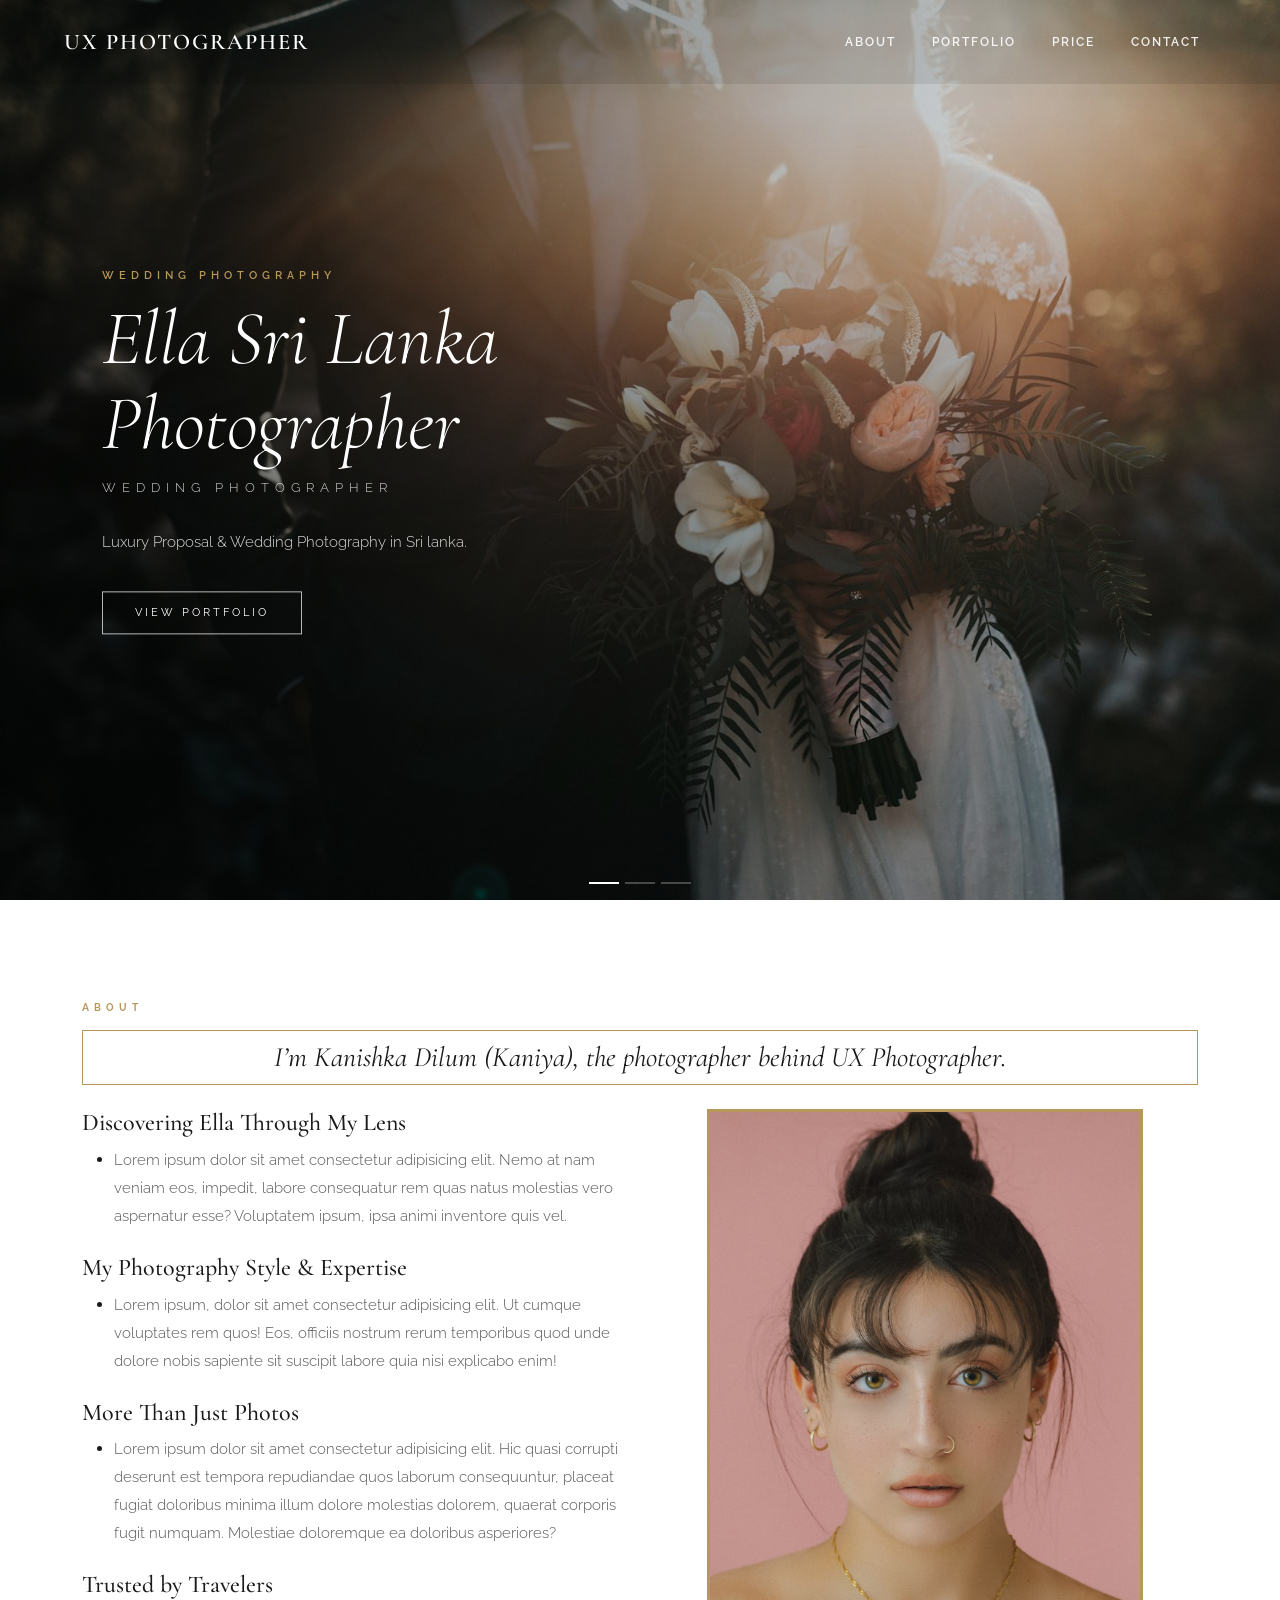
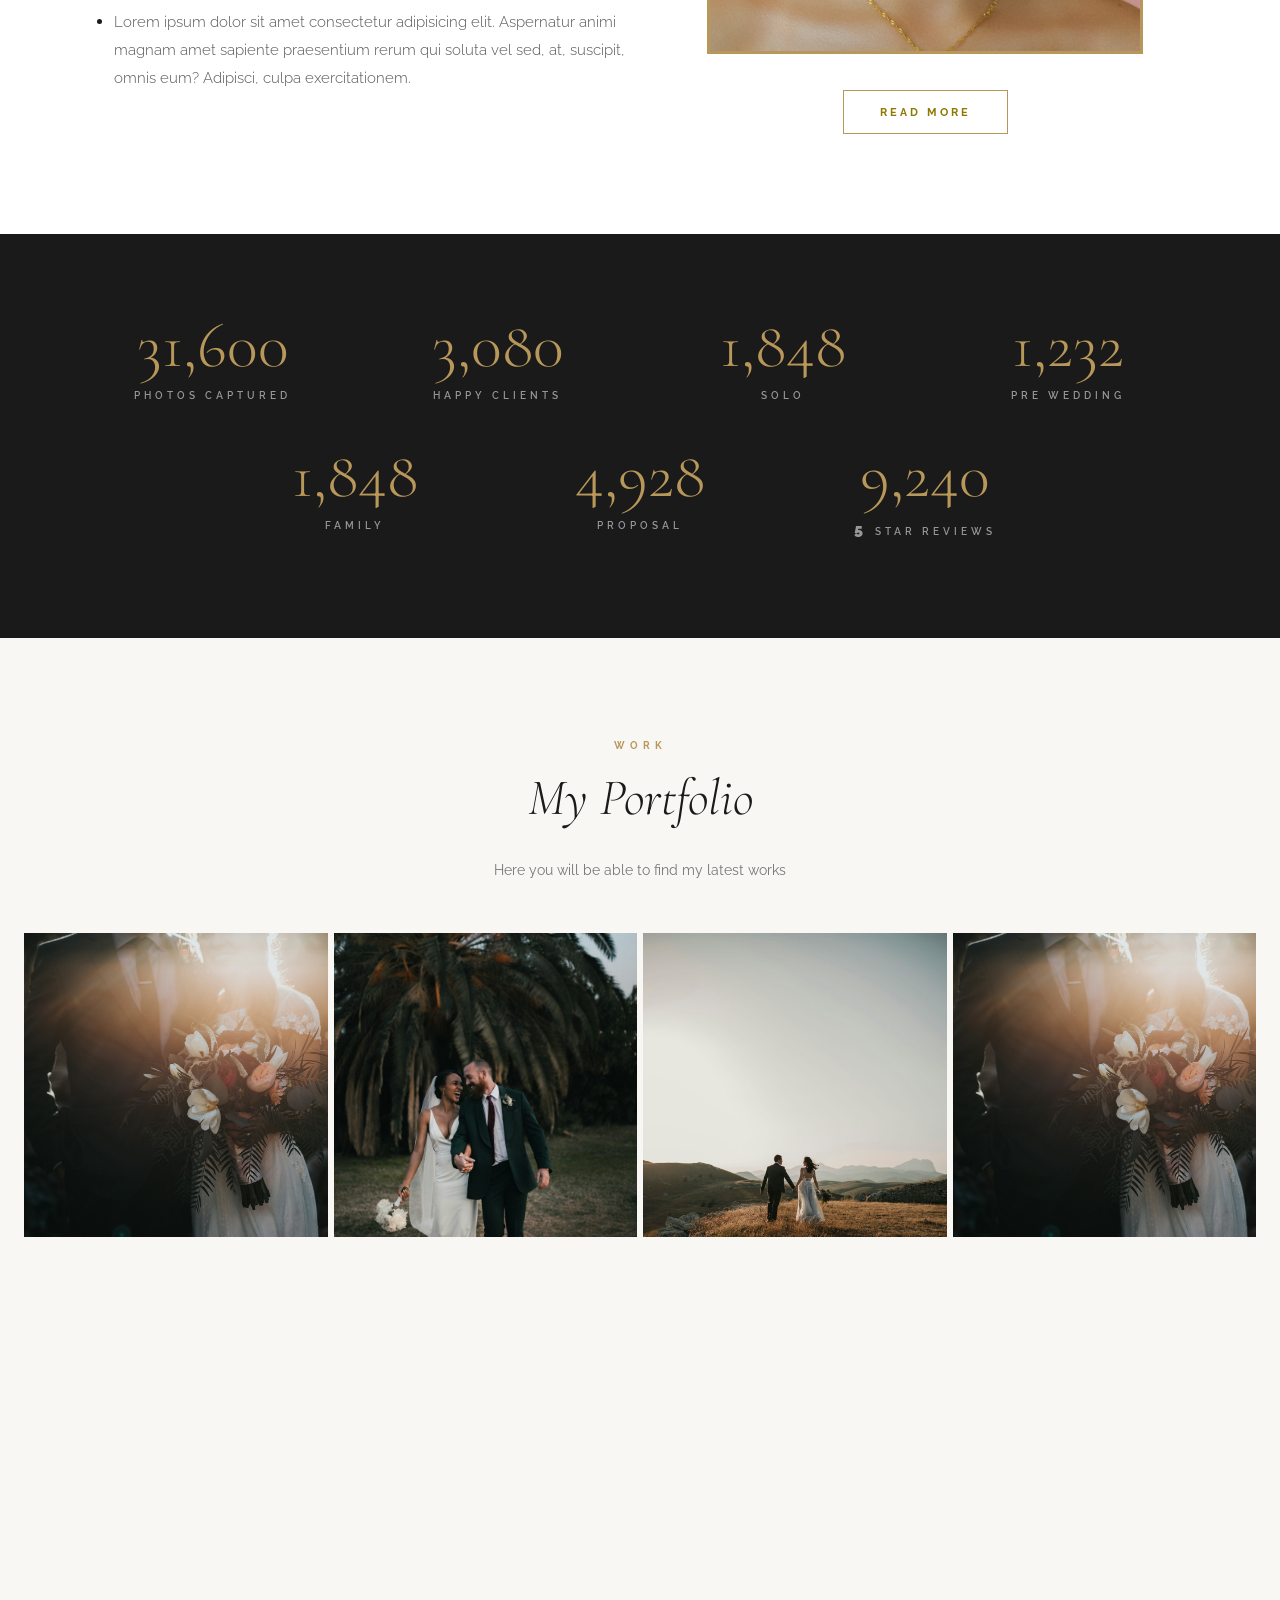
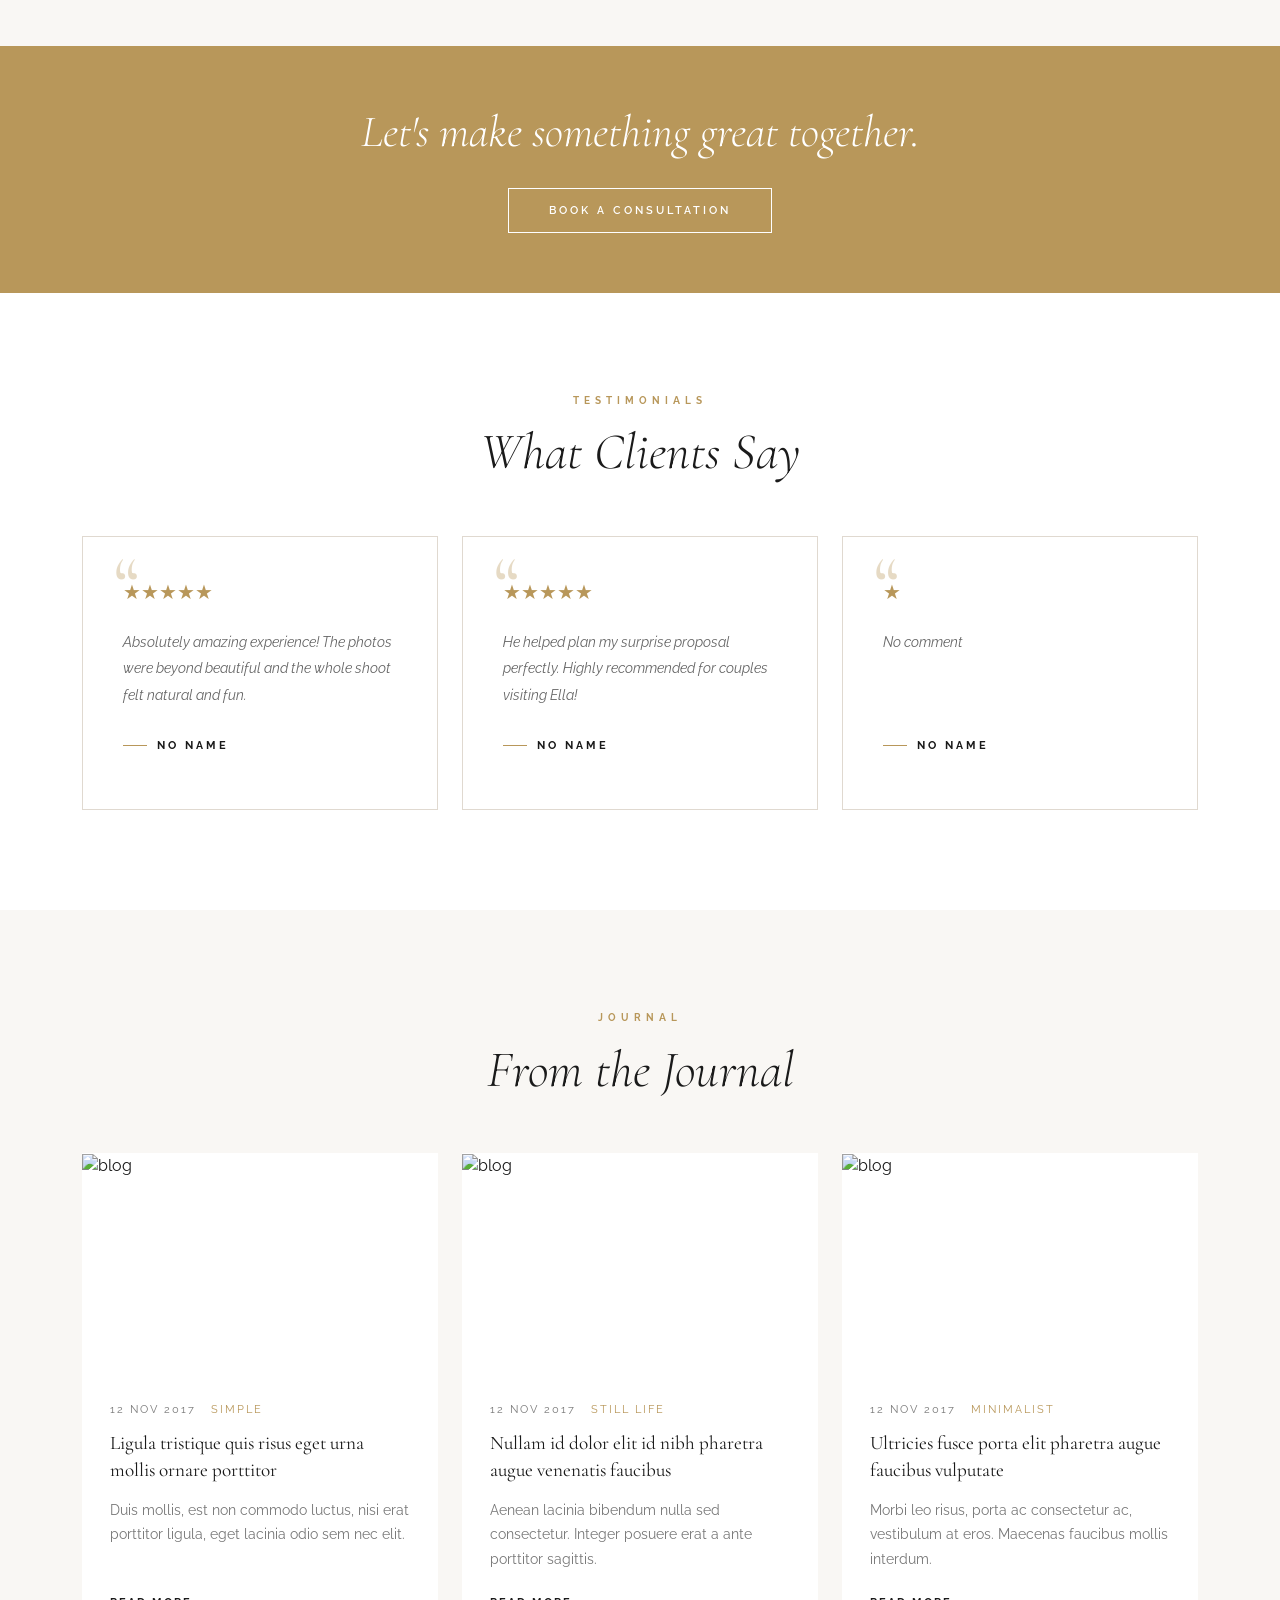
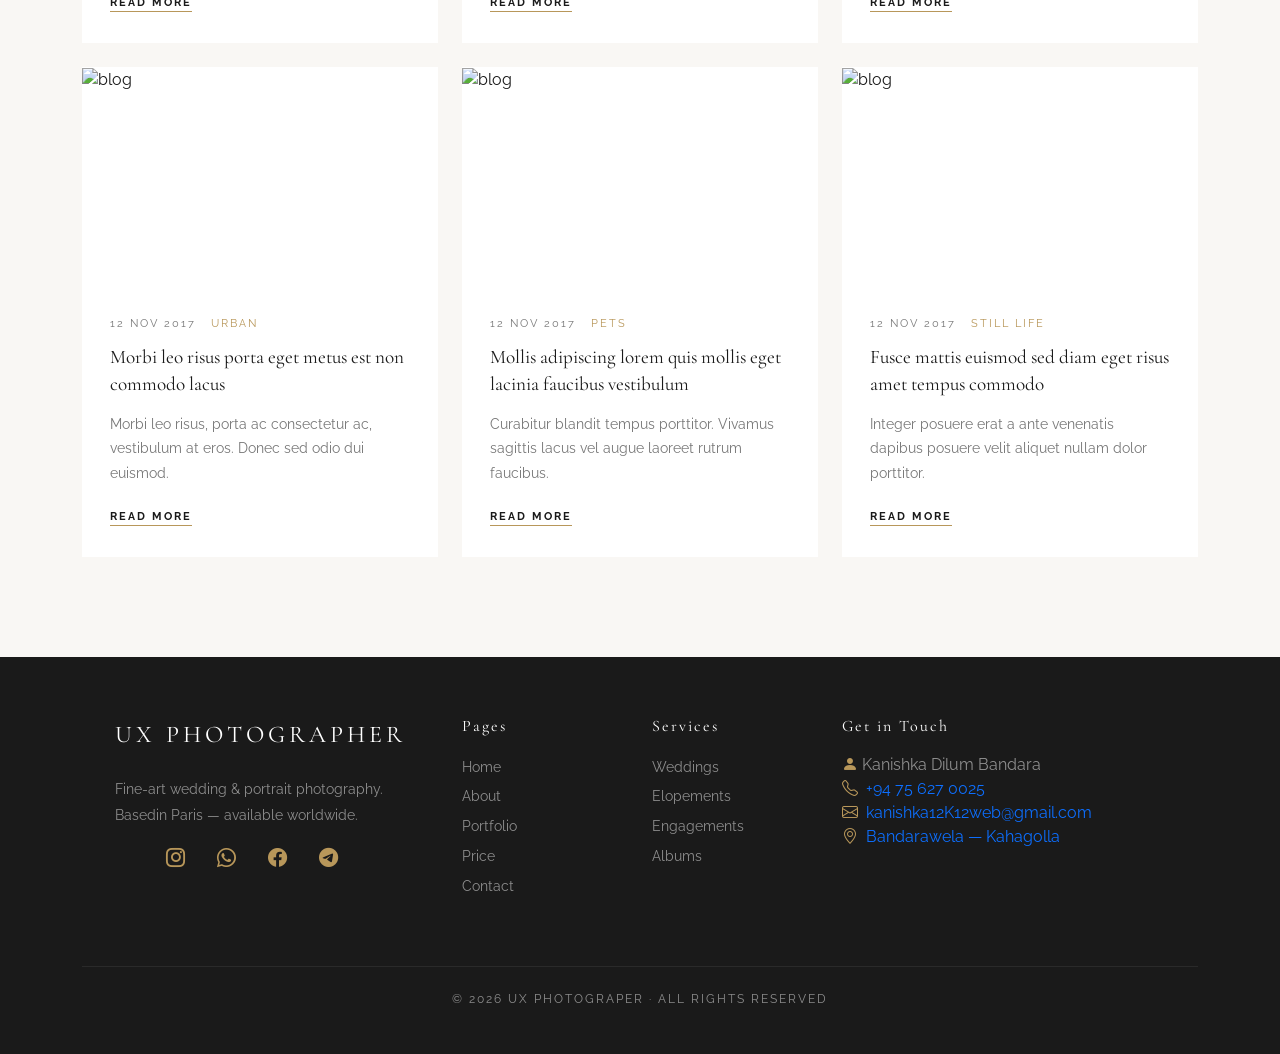
==== commit b99eaa73: "Update index.html" ====
--- a/index.html
+++ b/index.html
@@ -5,7 +5,7 @@
   <meta charset="UTF-8" />
   <meta name="viewport" content="width=device-width, initial-scale=1.0" />
   <title>UX Photographer</title>
-
+  
   <!-- Bootstrap 5 -->
   <link href="https://cdn.jsdelivr.net/npm/bootstrap@5.3.3/dist/css/bootstrap.min.css" rel="stylesheet" />
   <!-- Google Fonts -->
@@ -472,4 +472,4 @@
   <script src="./assets/js/main.js"></script>
 </body>
 
-</html>+</html>
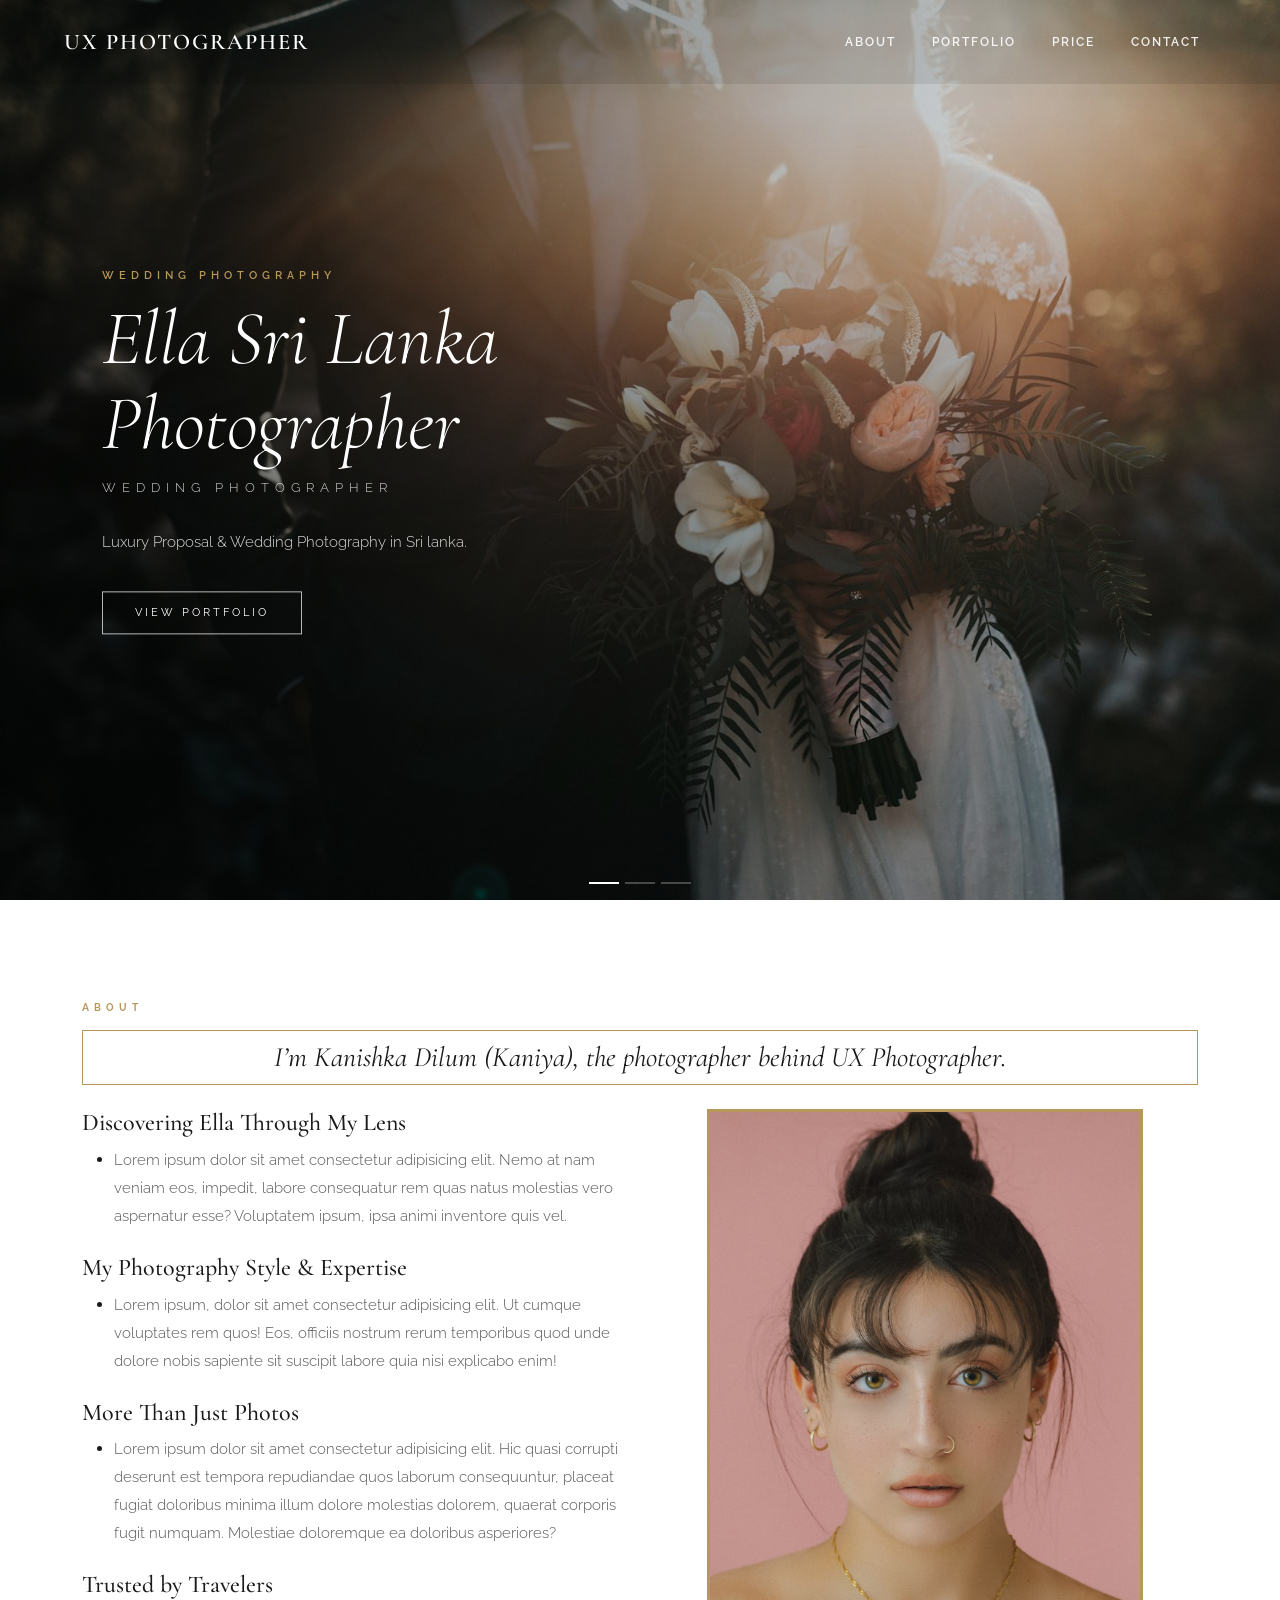
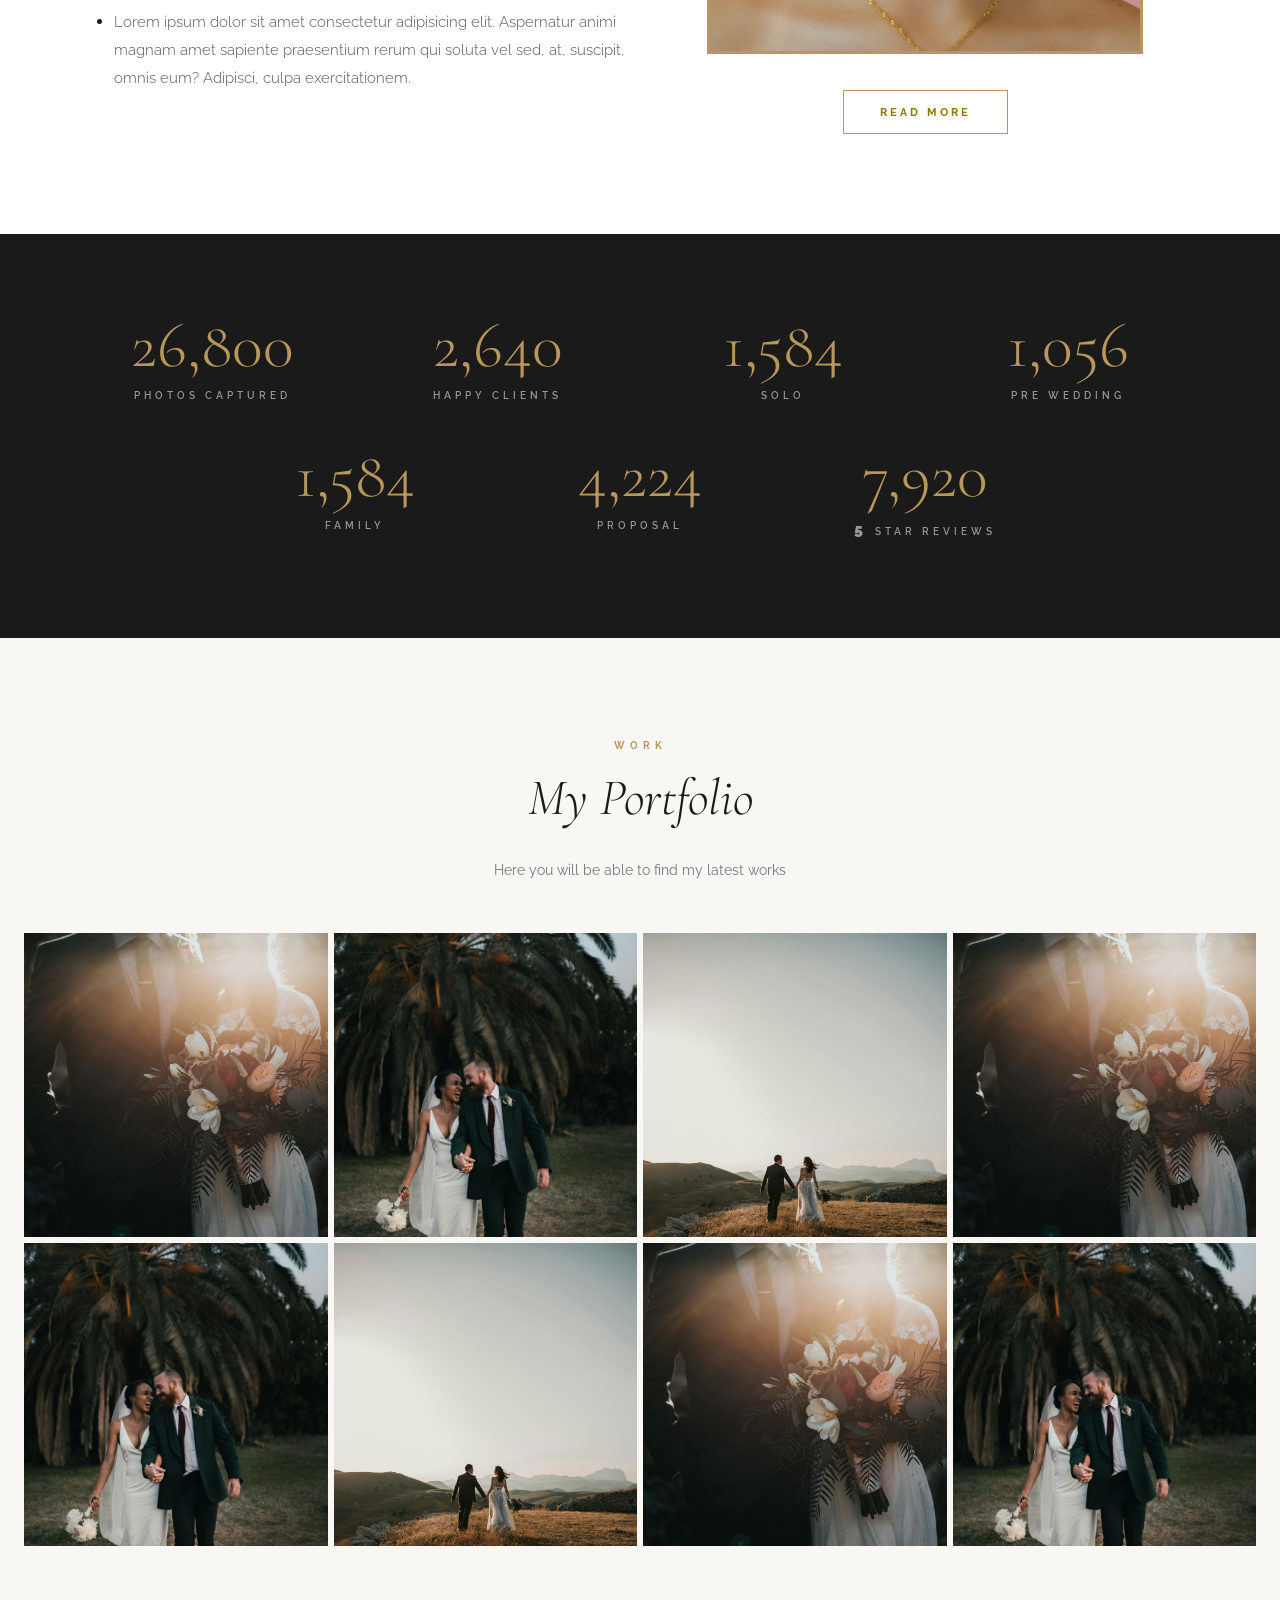
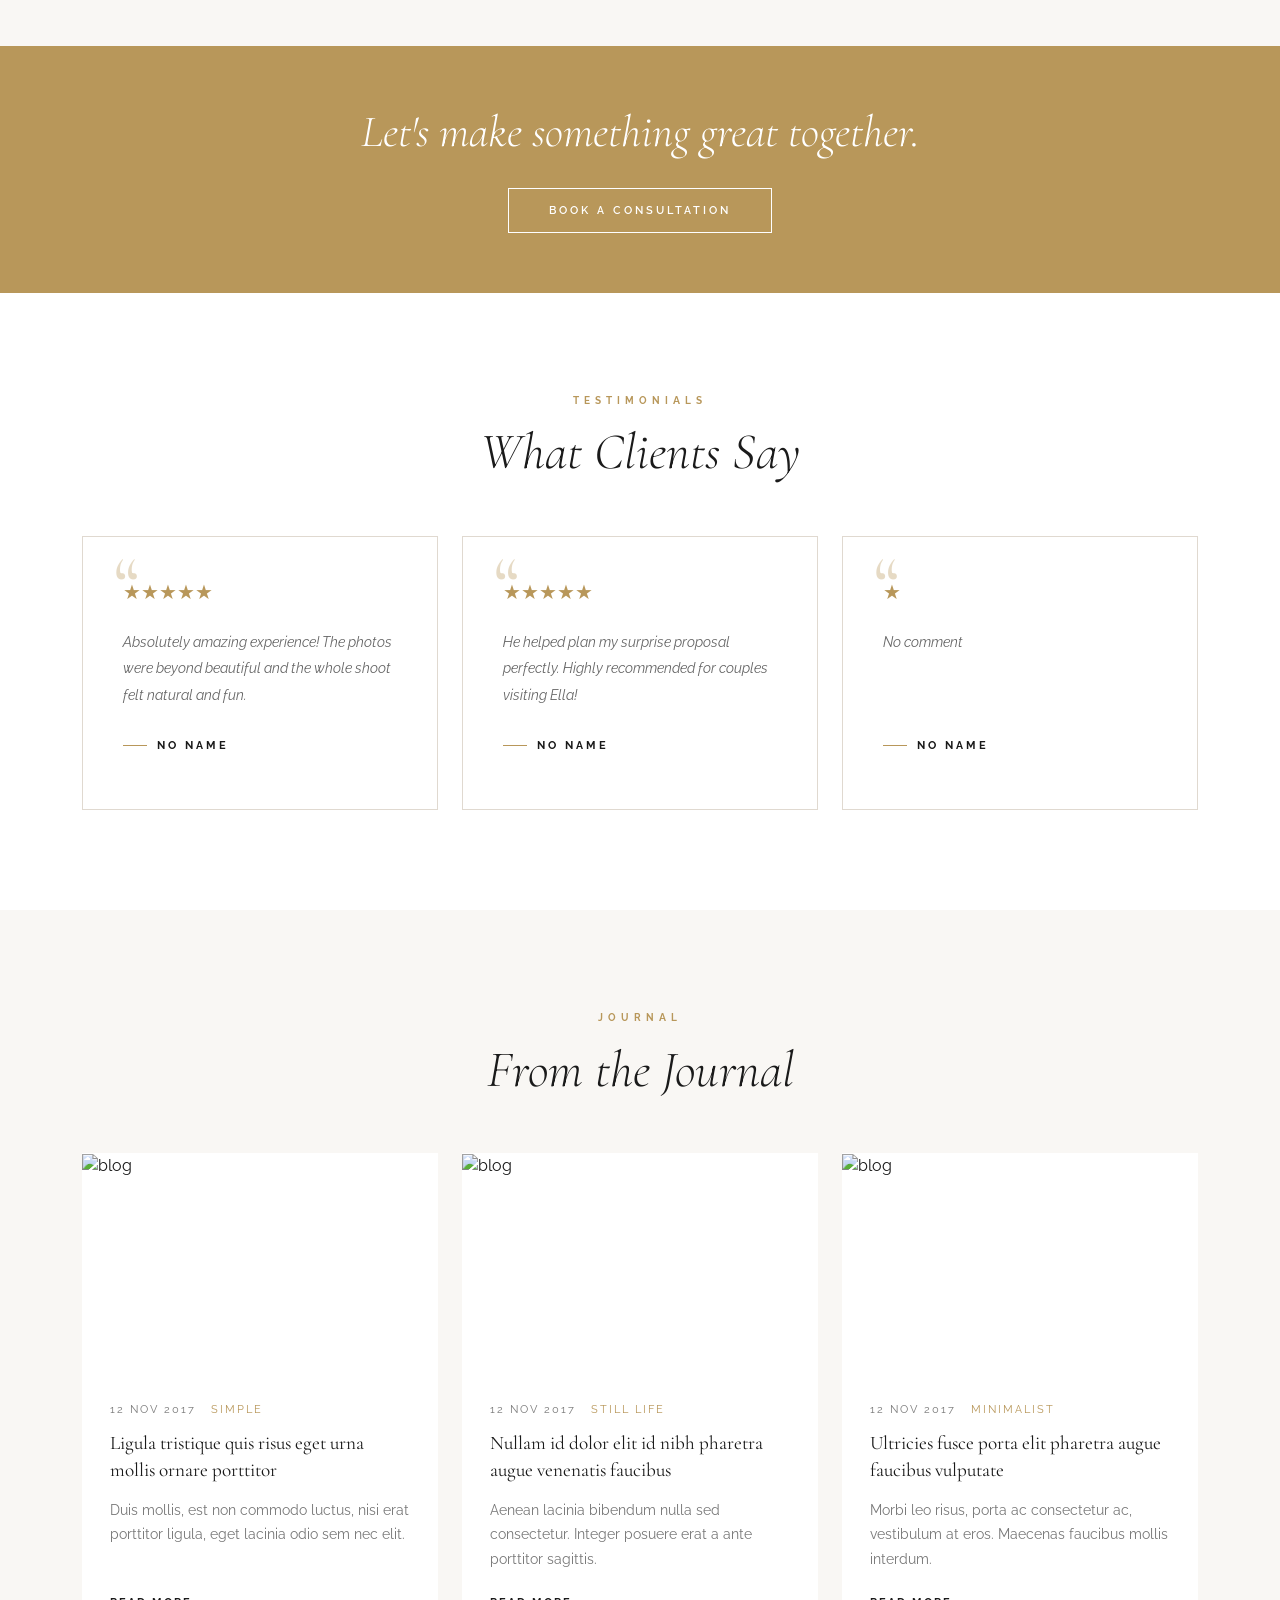
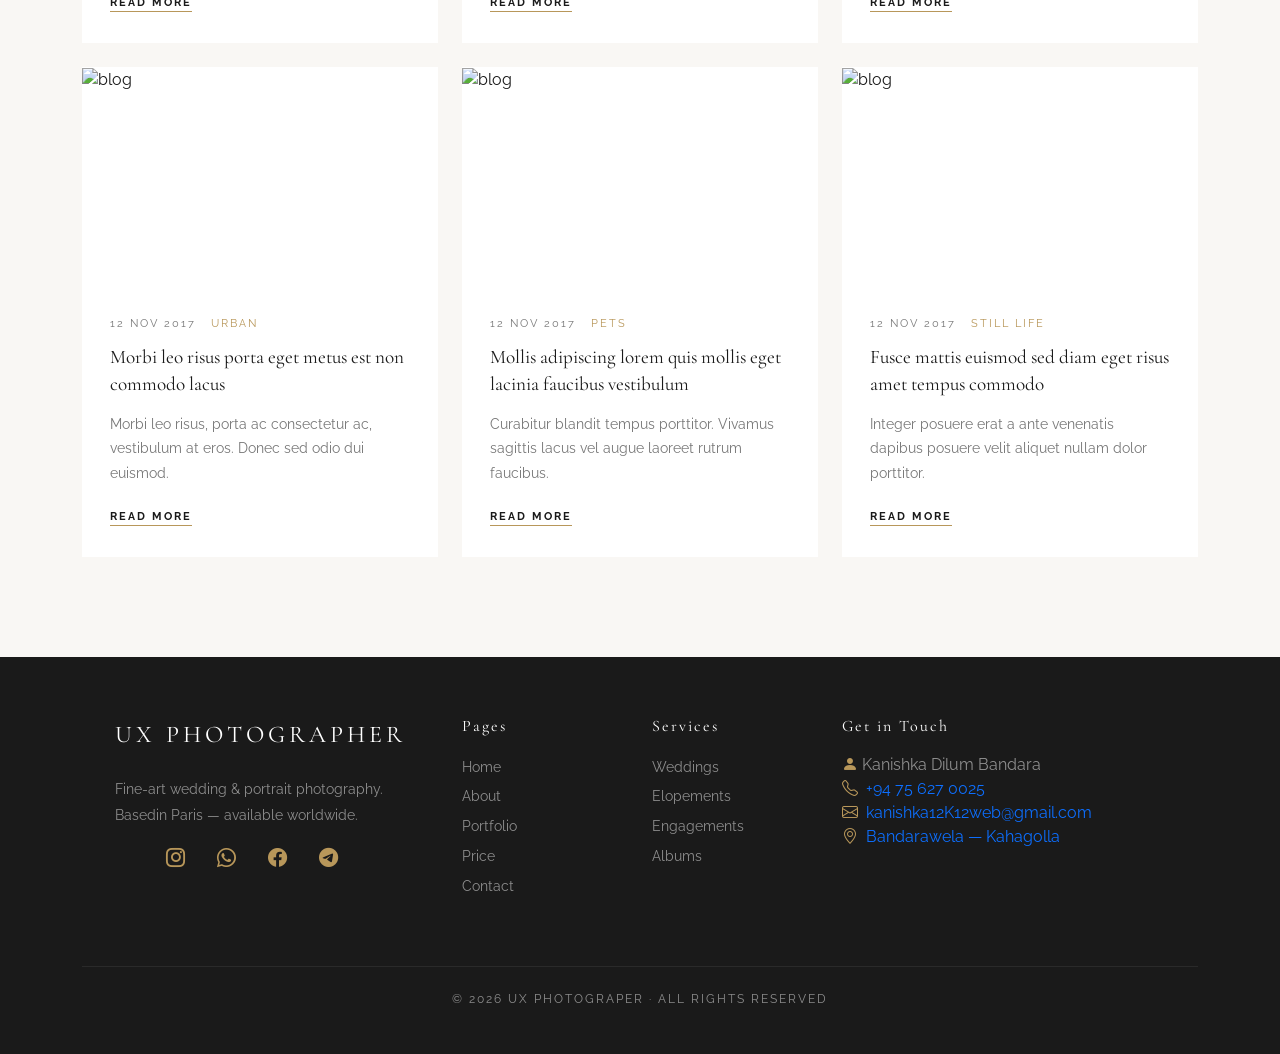
==== commit dbaf7d84: "Add files via upload" ====
--- a/index.html
+++ b/index.html
@@ -5,7 +5,7 @@
   <meta charset="UTF-8" />
   <meta name="viewport" content="width=device-width, initial-scale=1.0" />
   <title>UX Photographer</title>
-  
+
   <!-- Bootstrap 5 -->
   <link href="https://cdn.jsdelivr.net/npm/bootstrap@5.3.3/dist/css/bootstrap.min.css" rel="stylesheet" />
   <!-- Google Fonts -->
@@ -472,4 +472,4 @@
   <script src="./assets/js/main.js"></script>
 </body>
 
-</html>
+</html>
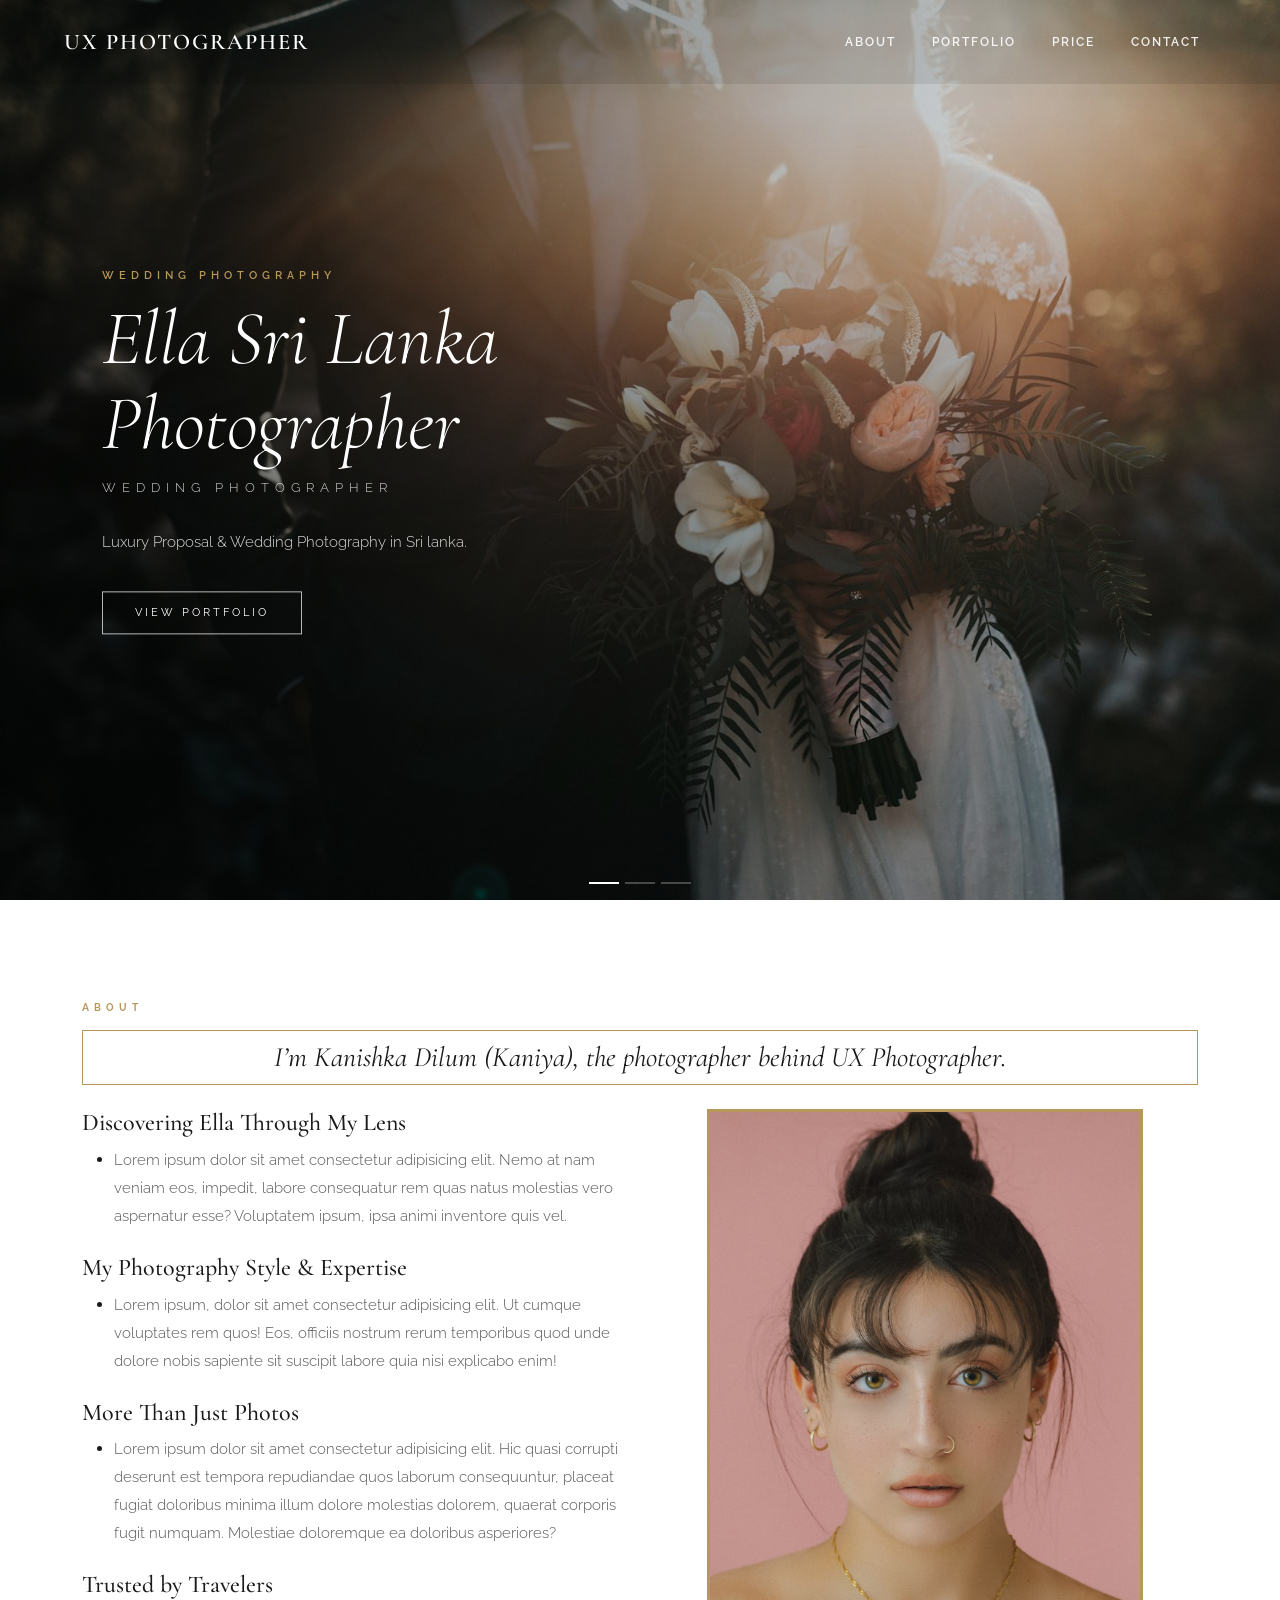
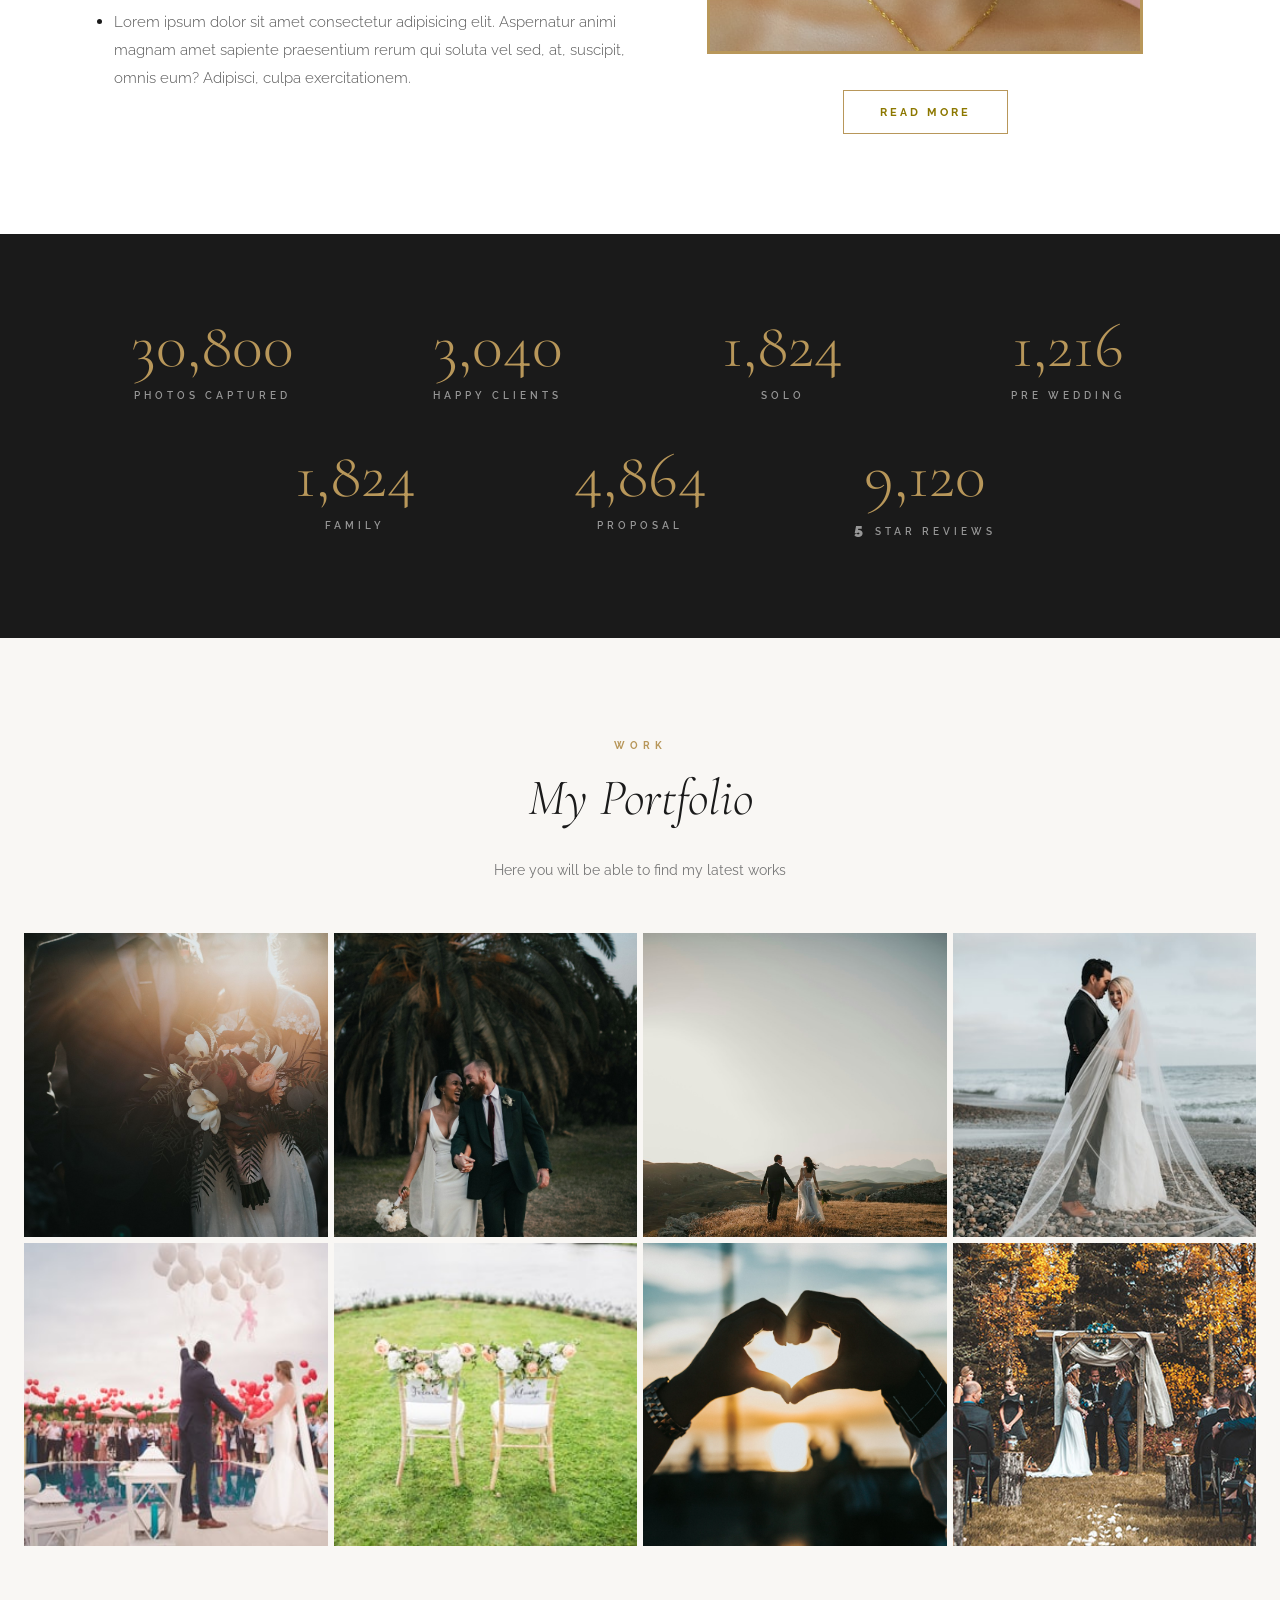
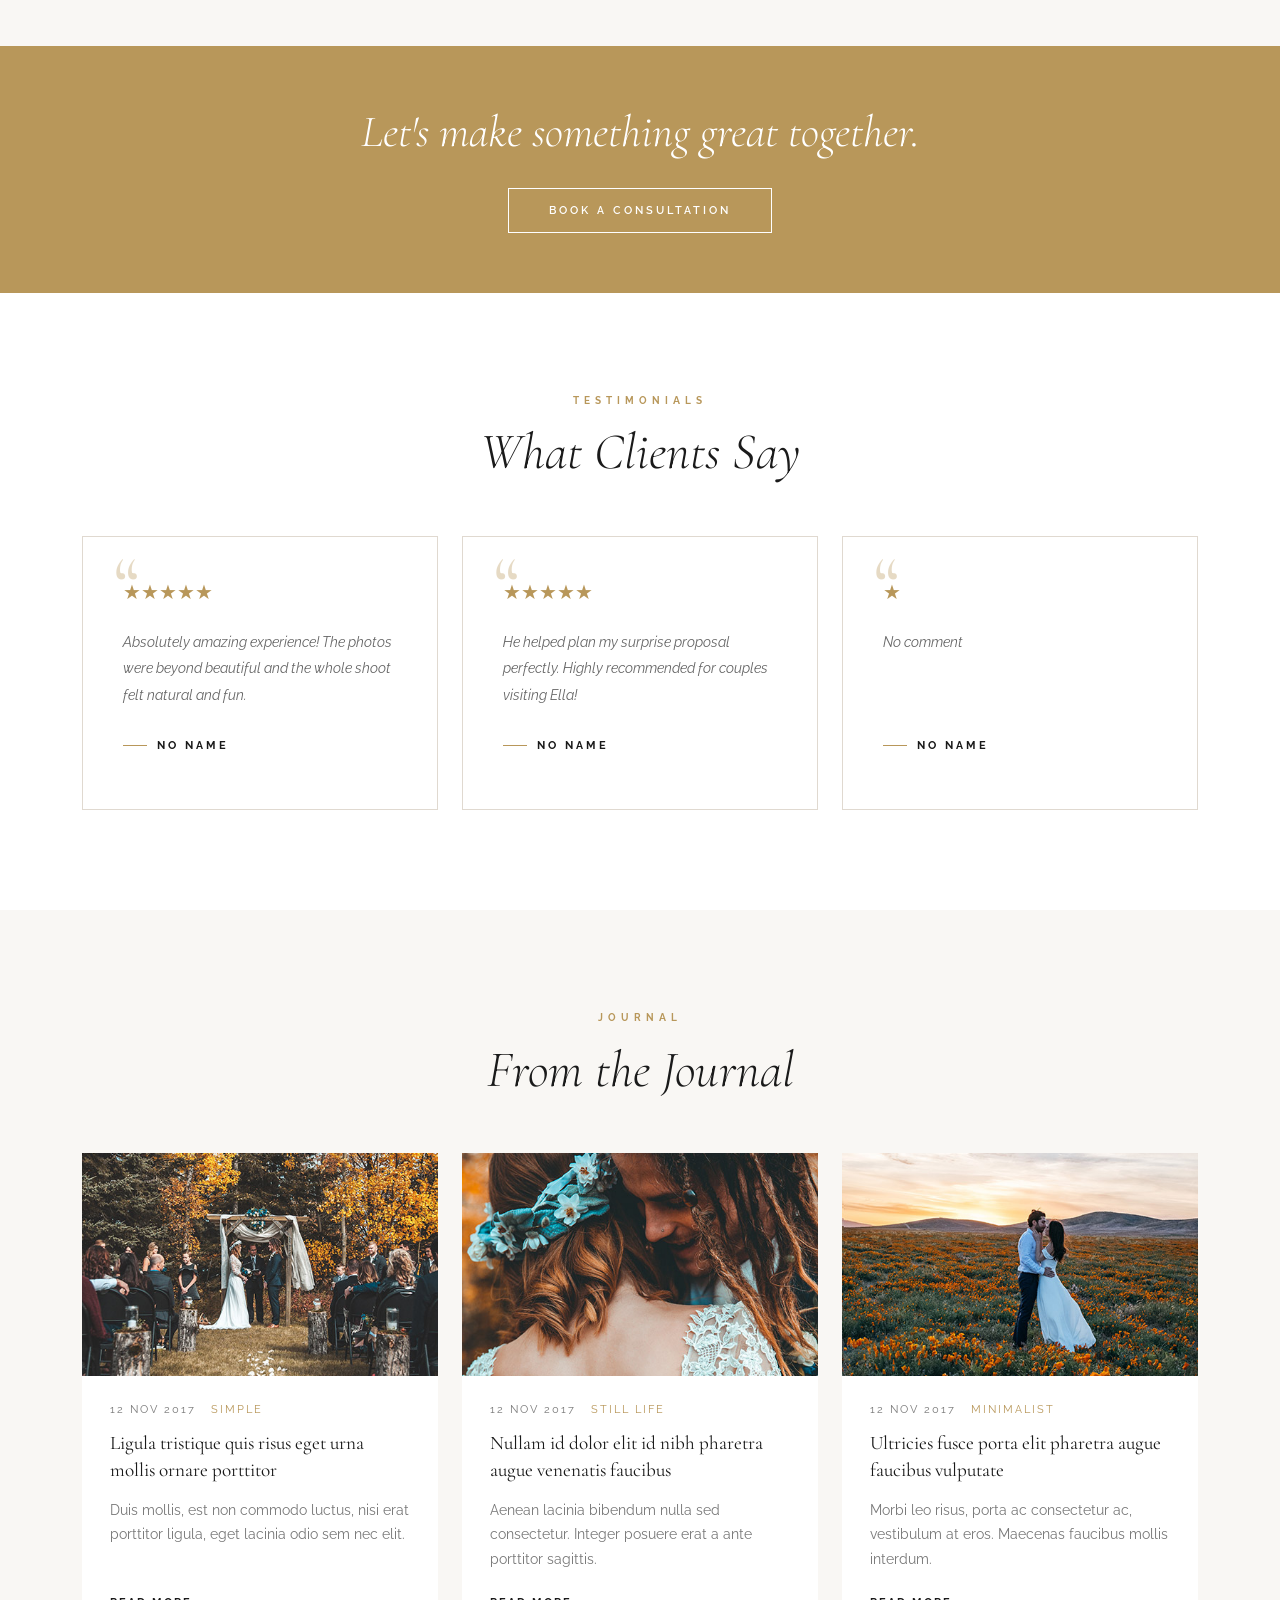
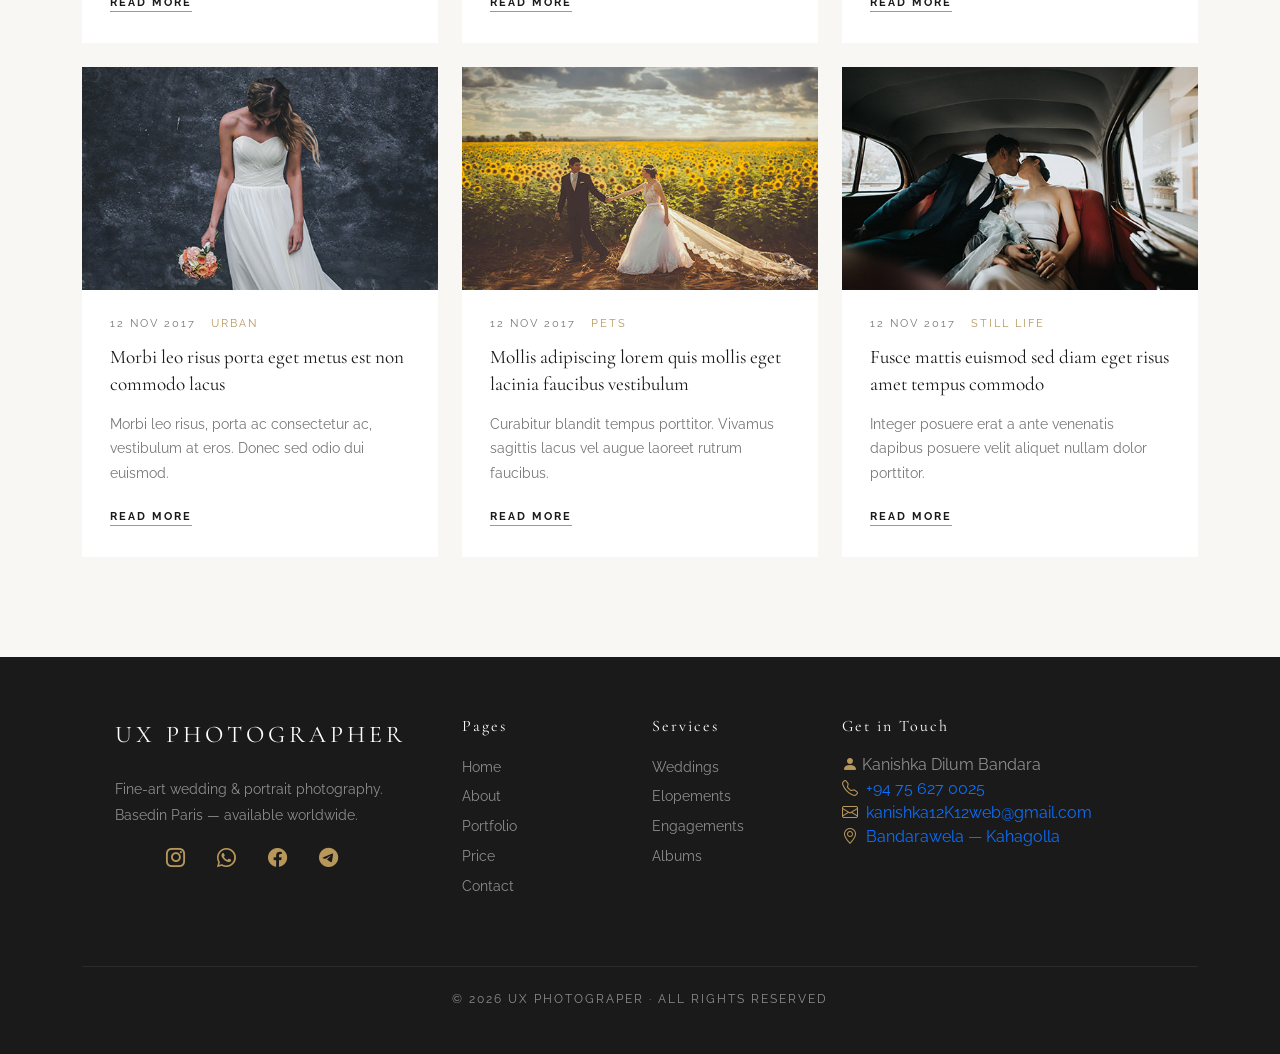
==== commit 789f5ad8: "Add files via upload" ====
--- a/index.html
+++ b/index.html
@@ -228,31 +228,31 @@
           </a>
         </div>
         <div class="portfolio-item fade-up delay-300"><a href="portfolio.html?category=portraits"><img
-              src="./assets/img/hero-img-1.jpg" alt="Evelyn & John" loading="lazy">
+              src="./assets/img/about-1.jpg" alt="Evelyn & John" loading="lazy">
             <div class="portfolio-overlay"><span class="portfolio-overlay-icon"><i class="bi bi-camera"></i></span><span
                 class="portfolio-overlay-title">Portraits</span></div>
           </a>
         </div>
         <div class="portfolio-item fade-up"><a href="portfolio.html?category=maternity"><img
-              src="./assets/img/hero-img-2.jpg" alt="Diana & Wayne" loading="lazy">
+              src="./assets/img/about-3.jpg" alt="Diana & Wayne" loading="lazy">
             <div class="portfolio-overlay"><span class="portfolio-overlay-icon"><i class="bi bi-camera"></i></span><span
                 class="portfolio-overlay-title">Maternity & Family</span></div>
           </a>
         </div>
         <div class="portfolio-item fade-up delay-100"><a href="portfolio.html?category=fashion"><img
-              src="./assets/img/hero-img-3.jpg" alt="June & Alan" loading="lazy">
+              src="./assets/img/about-2.jpg" alt="June & Alan" loading="lazy">
             <div class="portfolio-overlay"><span class="portfolio-overlay-icon"><i class="bi bi-camera"></i></span><span
                 class="portfolio-overlay-title">Fashion & Editorial</span></div>
           </a>
         </div>
         <div class="portfolio-item fade-up delay-200"><a href="portfolio.html?category=lifestyle"><img
-              src="./assets/img/hero-img-1.jpg" alt="Julie & Mark" loading="lazy">
+              src="./assets/img/about-hero.jpg" alt="Julie & Mark" loading="lazy">
             <div class="portfolio-overlay"><span class="portfolio-overlay-icon"><i class="bi bi-camera"></i></span><span
                 class="portfolio-overlay-title">Lifestyle & Travel</span></div>
           </a>
         </div>
         <div class="portfolio-item fade-up delay-300"><a href="portfolio.html?category=commercial"><img
-              src="./assets/img/hero-img-2.jpg" alt="Joan & Wilford" loading="lazy">
+              src="./assets/img/blog-1.jpg" alt="Joan & Wilford" loading="lazy">
             <div class="portfolio-overlay"><span class="portfolio-overlay-icon"><i class="bi bi-camera"></i></span><span
                 class="portfolio-overlay-title">Commercial & Products</span></div>
           </a>
@@ -311,7 +311,7 @@
         <!-- Card 1 -->
         <div class="col-md-6 col-lg-4 fade-up">
           <div class="blog-card d-flex flex-column h-100">
-            <div class="blog-img-wrap"><img src="https://demos.elemisthemes.com/brailie/style/images/art/b38.jpg"
+            <div class="blog-img-wrap"><img src="./assets/img/blog-1.jpg"
                 alt="blog" loading="lazy"></div>
             <div class="blog-body d-flex flex-column flex-grow-1">
               <p class="blog-meta">12 Nov 2017 <span class="cat">Simple</span></p>
@@ -325,7 +325,7 @@
         <!-- Card 2 -->
         <div class="col-md-6 col-lg-4 fade-up">
           <div class="blog-card d-flex flex-column h-100">
-            <div class="blog-img-wrap"><img src="https://demos.elemisthemes.com/brailie/style/images/art/b39.jpg"
+            <div class="blog-img-wrap"><img src="./assets/img/blog-2.jpg"
                 alt="blog" loading="lazy"></div>
             <div class="blog-body d-flex flex-column flex-grow-1">
               <p class="blog-meta">12 Nov 2017 <span class="cat">Still Life</span></p>
@@ -339,7 +339,7 @@
         <!-- Card 3 -->
         <div class="col-md-6 col-lg-4 fade-up">
           <div class="blog-card d-flex flex-column h-100">
-            <div class="blog-img-wrap"><img src="https://demos.elemisthemes.com/brailie/style/images/art/b40.jpg"
+            <div class="blog-img-wrap"><img src="./assets/img/blog-6.jpg"
                 alt="blog" loading="lazy"></div>
             <div class="blog-body d-flex flex-column flex-grow-1">
               <p class="blog-meta">12 Nov 2017 <span class="cat">Minimalist</span></p>
@@ -353,7 +353,7 @@
         <!-- Card 4 -->
         <div class="col-md-6 col-lg-4 fade-up">
           <div class="blog-card d-flex flex-column h-100">
-            <div class="blog-img-wrap"><img src="https://demos.elemisthemes.com/brailie/style/images/art/b41.jpg"
+            <div class="blog-img-wrap"><img src="./assets/img/blog-3.jpg"
                 alt="blog" loading="lazy"></div>
             <div class="blog-body d-flex flex-column flex-grow-1">
               <p class="blog-meta">12 Nov 2017 <span class="cat">Urban</span></p>
@@ -367,7 +367,7 @@
         <!-- Card 5 -->
         <div class="col-md-6 col-lg-4 fade-up">
           <div class="blog-card d-flex flex-column h-100">
-            <div class="blog-img-wrap"><img src="https://demos.elemisthemes.com/brailie/style/images/art/b42.jpg"
+            <div class="blog-img-wrap"><img src="./assets/img/blog-4.jpg"
                 alt="blog" loading="lazy"></div>
             <div class="blog-body d-flex flex-column flex-grow-1">
               <p class="blog-meta">12 Nov 2017 <span class="cat">Pets</span></p>
@@ -381,7 +381,7 @@
         <!-- Card 6 -->
         <div class="col-md-6 col-lg-4 fade-up">
           <div class="blog-card d-flex flex-column h-100">
-            <div class="blog-img-wrap"><img src="https://demos.elemisthemes.com/brailie/style/images/art/b43.jpg"
+            <div class="blog-img-wrap"><img src="./assets/img/blog-5.jpg"
                 alt="blog" loading="lazy"></div>
             <div class="blog-body d-flex flex-column flex-grow-1">
               <p class="blog-meta">12 Nov 2017 <span class="cat">Still Life</span></p>
--- a/assets/css/style.css
+++ b/assets/css/style.css
@@ -1162,7 +1162,7 @@
 #portfolio-hero {
   height: 60vh;
   min-height: 420px;
-  background-image: url('https://images.unsplash.com/photo-1476514525535-07fb3b4ae5f1?w=800&q=80');
+  background-image: url('../img/travel-2.jpg');
   background-size: cover;
   background-position: center 40%;
   position: relative;
@@ -1517,7 +1517,7 @@
 #contact-hero {
   height: 60vh;
   min-height: 420px;
-  background-image: url('https://images.unsplash.com/photo-1515934751635-c81c6bc9a2d8?w=1600&q=80');
+  background-image: url('../img/contact-image.jpg');
   background-size: cover;
   background-position: center 30%;
   position: relative;
@@ -1815,7 +1815,7 @@
 #pricing-hero {
   height: 60vh;
   min-height: 420px;
-  background-image: url('https://images.unsplash.com/photo-1460978812857-470ed1c77af0?w=800&q=80');
+  background-image: url('../img/kiss-1.jpg');
   background-size: cover;
   background-position: center 40%;
   position: relative;
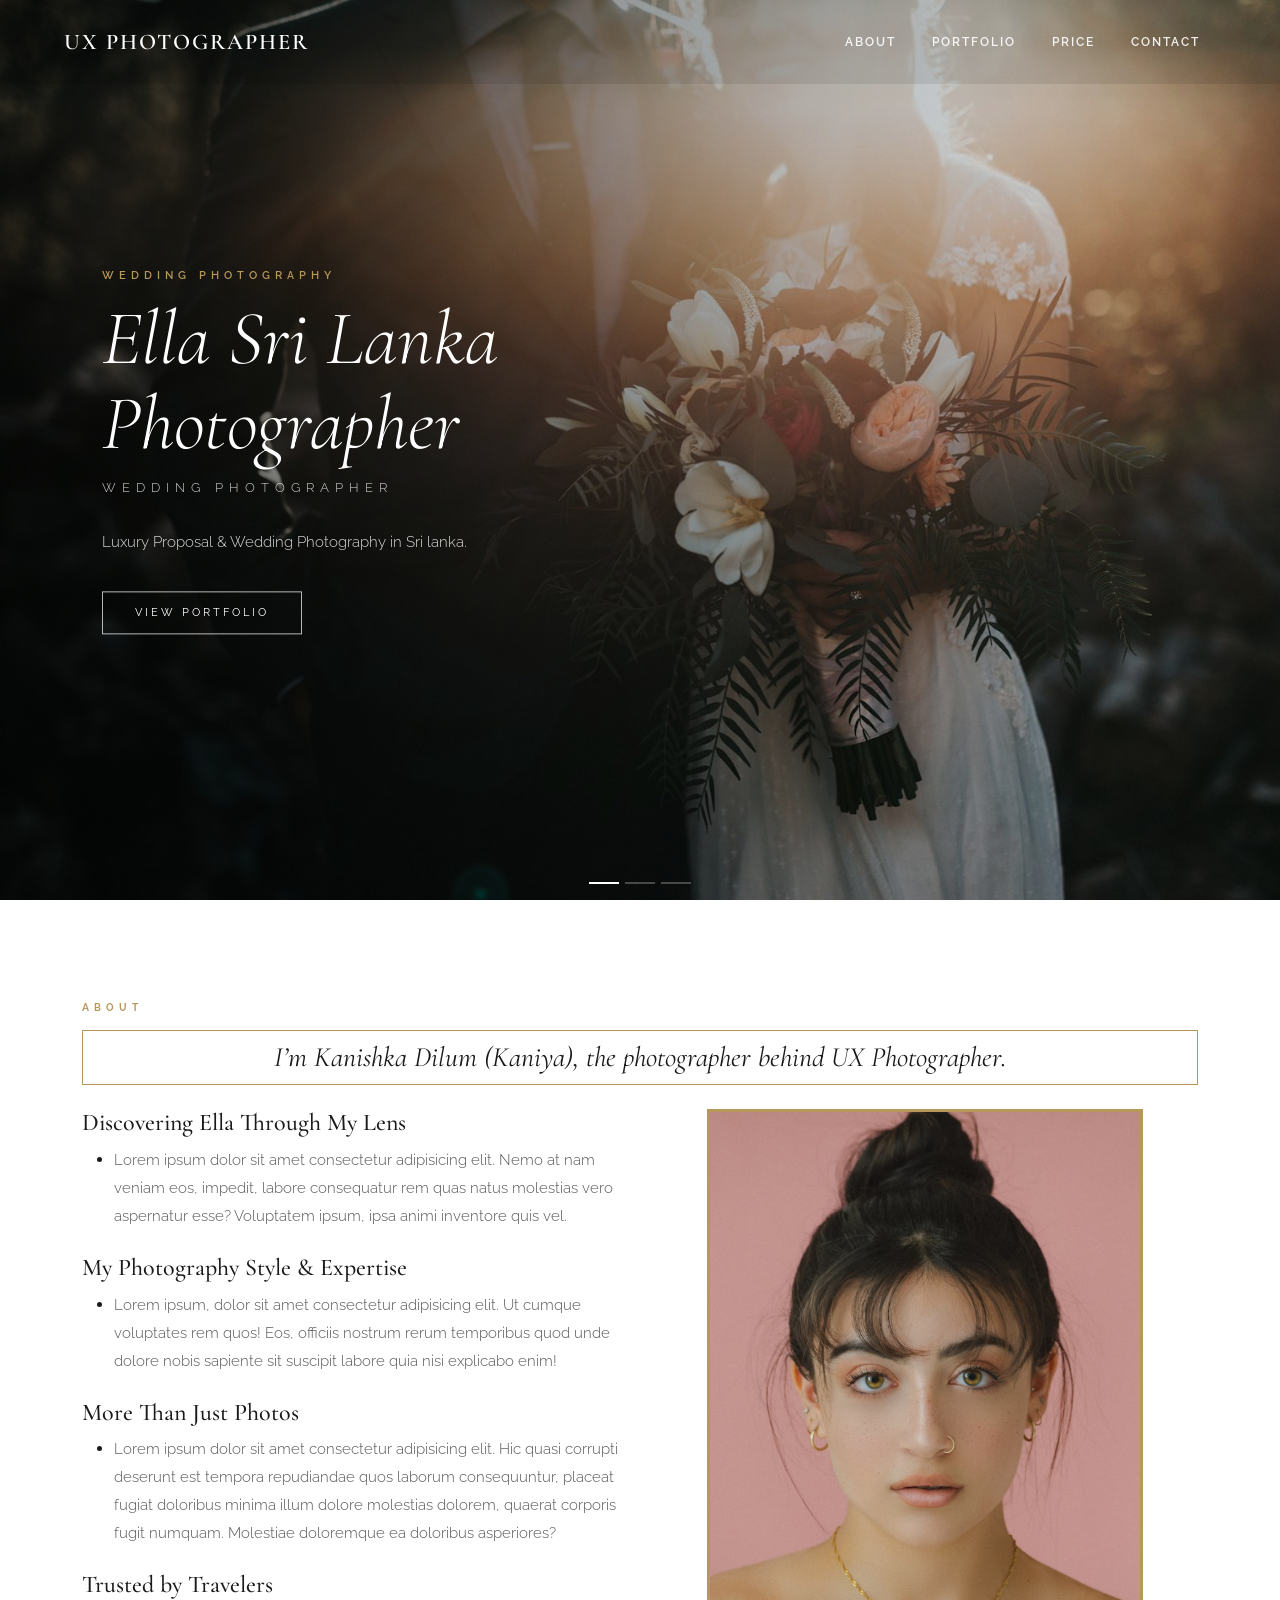
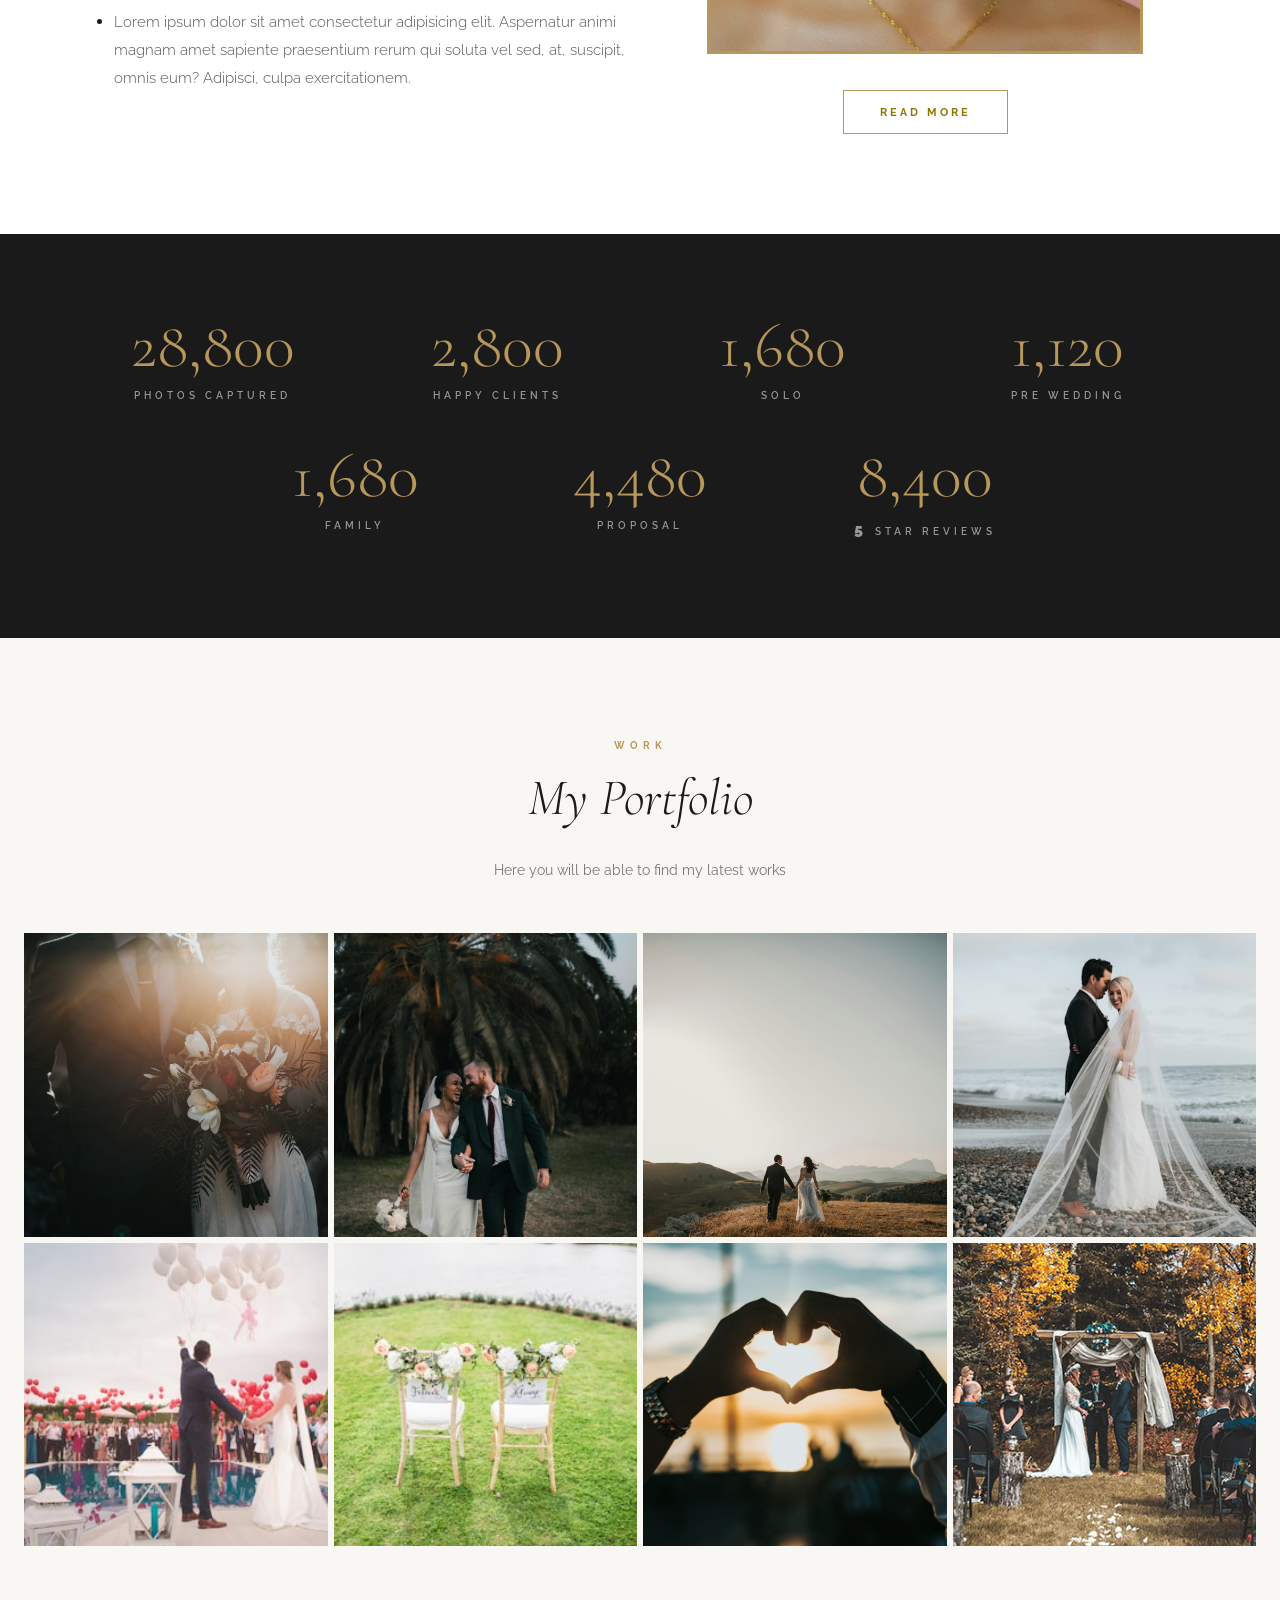
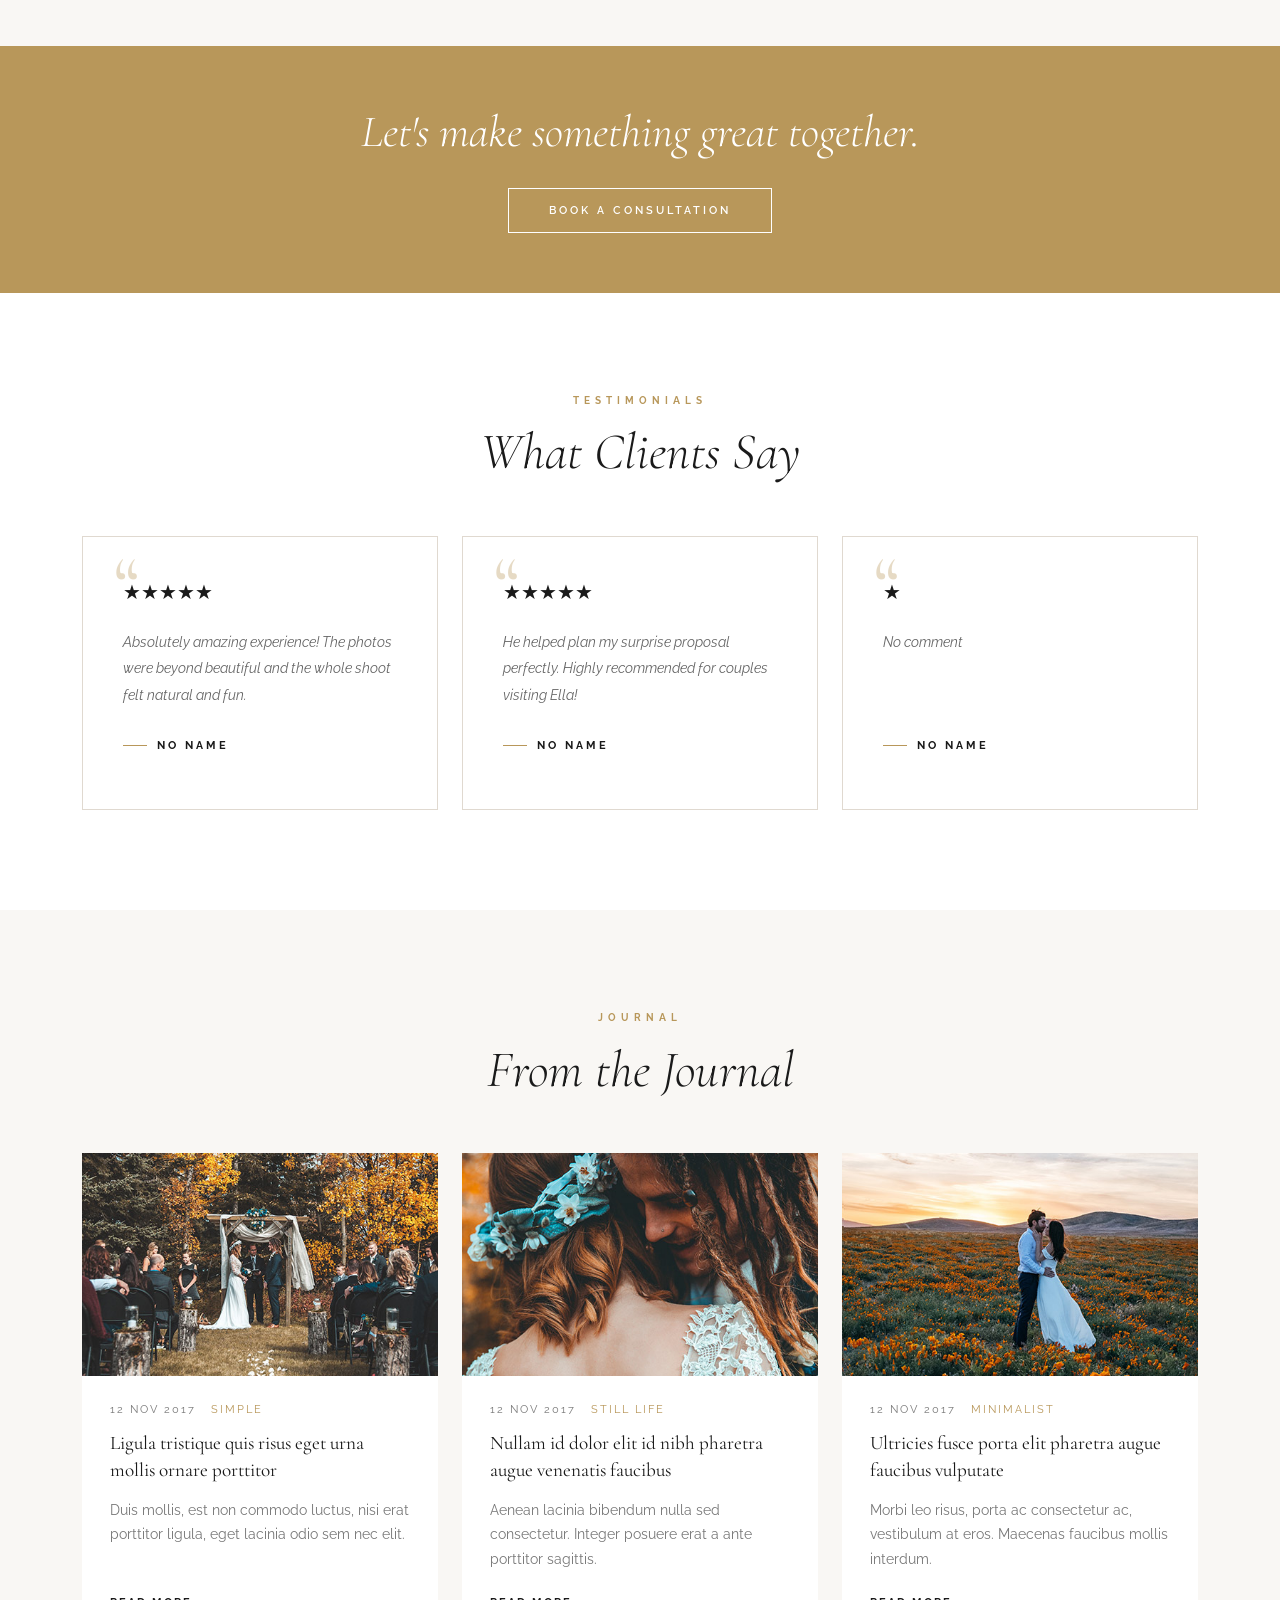
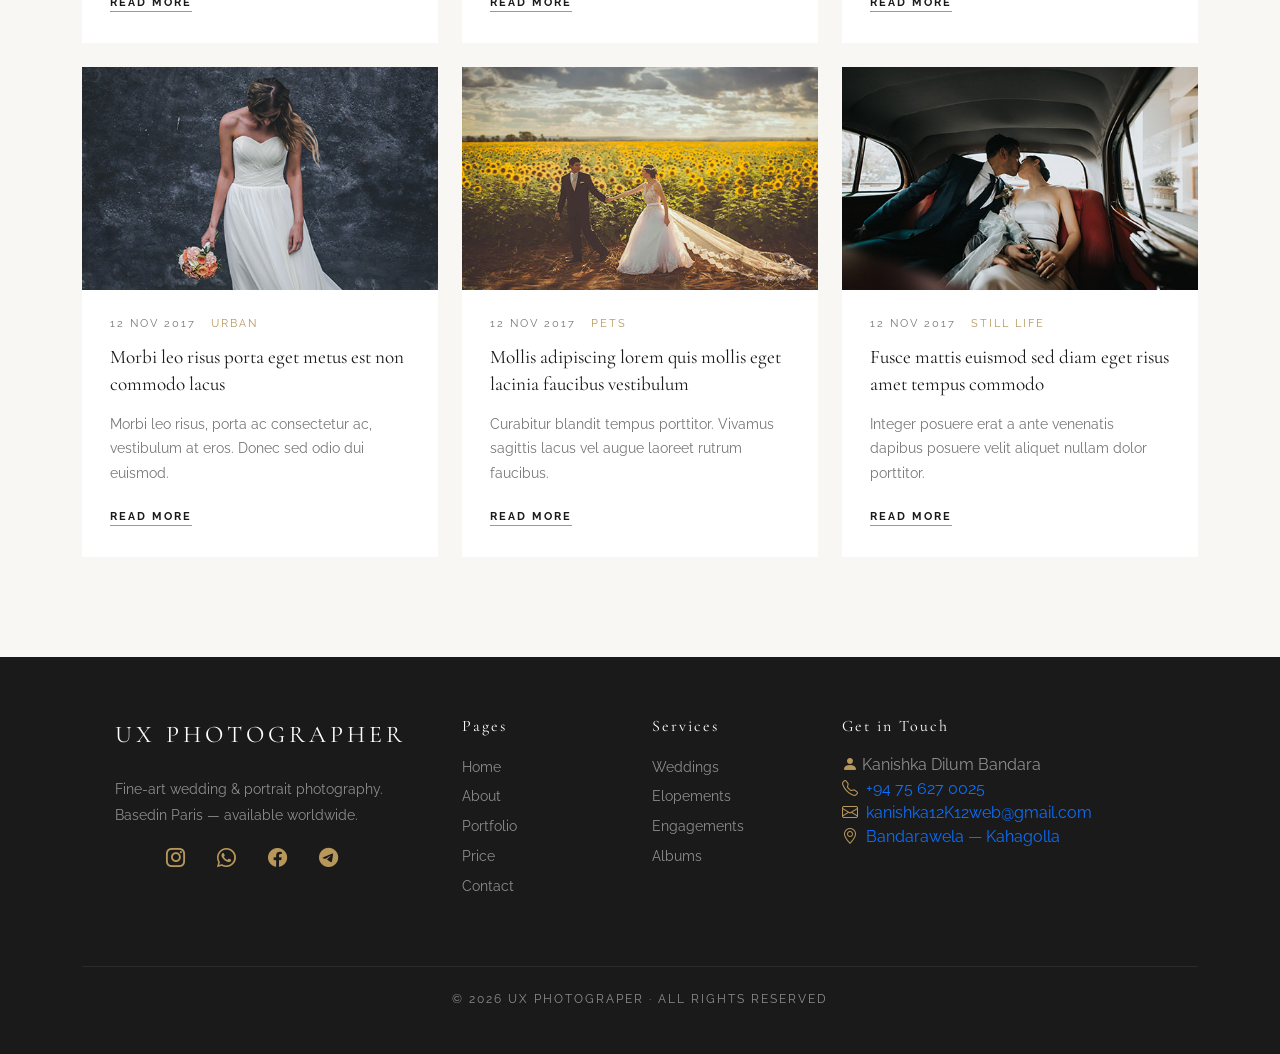
==== commit 14c0186e: "Add files via upload" ====
--- a/index.html
+++ b/index.html
@@ -22,7 +22,7 @@
   <!-- ═══════════════════ Preloader ═══════════════════ -->
   <div id="creative-preloader">
     <div class="loader-content">
-      <h1 class="brand-logo"><span>UX</span>Photographer</h1>
+      <div class="brand-logo fs-1"><span>UX</span>Photographer</div>
       <div class="progress-container">
         <div class="progress-bar"></div>
       </div>
@@ -92,13 +92,14 @@
       <div class="row align-items-start" id="about-full-content">
         <div class="fade-up">
           <p class="section-label">About</p>
-          <h3 class="mb-4" id="about-title"><i>I’m Kanishka Dilum (Kaniya), the photographer behind UX Photographer.</i>
-          </h3>
+          <h2 class="mb-4 fs-3" id="about-title"><i>I’m Kanishka Dilum (Kaniya), the photographer behind UX
+              Photographer.</i>
+          </h2>
         </div>
         <!-- Left col -->
         <div class="col-lg-6" id="about-content">
           <div class="fade-up">
-            <h4>Discovering Ella Through My Lens</h4>
+            <h3 class="fs-4">Discovering Ella Through My Lens</h3>
             <ul>
               <li>
                 <p class="about-text mb-4">
@@ -111,7 +112,7 @@
           </div>
 
           <div class="fade-up">
-            <h4>My Photography Style & Expertise</h4>
+            <h3 class="fs-4">My Photography Style & Expertise</h3>
             <ul>
               <li>
                 <p class="about-text mb-4">
@@ -123,7 +124,7 @@
           </div>
 
           <div class="fade-up">
-            <h4>More Than Just Photos</h4>
+            <h3 class="fs-4">More Than Just Photos</h3>
             <ul>
               <li>
                 <p class="about-text mb-4">
@@ -137,7 +138,7 @@
 
 
           <div class="fade-up">
-            <h4>Trusted by Travelers</h4>
+            <h3 class="fs-4">Trusted by Travelers</h3>
             <ul>
               <li>
                 <p class="about-text mb-4">
@@ -166,6 +167,7 @@
 
   <!-- ═══════════════════ COUNTERS ═══════════════════ -->
   <section id="counters">
+    <h2 class="visually-hidden">Our Achievements</h2>
     <div class="container">
       <div class="row g-4 text-center justify-content-center">
         <div class="col-6 col-md-3 counter-item fade-up">
@@ -277,7 +279,7 @@
       <div class="row g-4 mt-3">
         <div class="col-md-4 fade-up">
           <div class="testimonial-card d-flex flex-column">
-            <h5 class="pt-1">★★★★★</h5>
+            <h3 class="pt-1 fs-5">★★★★★</h3>
             <p class="testimonial-text">Absolutely amazing experience! The photos were beyond beautiful and the whole
               shoot felt natural and fun.</p>
             <p class="testimonial-author mt-auto"><span class="testimonial-dot"></span>No Name</p>
@@ -285,7 +287,7 @@
         </div>
         <div class="col-md-4 fade-up delay-200">
           <div class="testimonial-card d-flex flex-column">
-            <h5 class="pt-1">★★★★★</h5>
+            <h3 class="pt-1 fs-5">★★★★★</h3>
             <p class="testimonial-text">He helped plan my surprise proposal perfectly. Highly recommended for couples
               visiting Ella!</p>
             <p class="testimonial-author mt-auto"><span class="testimonial-dot"></span>No Name</p>
@@ -293,7 +295,7 @@
         </div>
         <div class="col-md-4 fade-up delay-400">
           <div class="testimonial-card d-flex flex-column">
-            <h5 class="pt-1">★</h5>
+            <h3 class="pt-1 fs-5">★</h3>
             <p class="testimonial-text">No comment</p>
             <p class="testimonial-author mt-auto"><span class="testimonial-dot"></span>No Name</p>
           </div>
@@ -311,8 +313,7 @@
         <!-- Card 1 -->
         <div class="col-md-6 col-lg-4 fade-up">
           <div class="blog-card d-flex flex-column h-100">
-            <div class="blog-img-wrap"><img src="./assets/img/blog-1.jpg"
-                alt="blog" loading="lazy"></div>
+            <div class="blog-img-wrap"><img src="./assets/img/blog-1.jpg" alt="blog" loading="lazy"></div>
             <div class="blog-body d-flex flex-column flex-grow-1">
               <p class="blog-meta">12 Nov 2017 <span class="cat">Simple</span></p>
               <h3><a href="#">Ligula tristique quis risus eget urna mollis ornare porttitor</a></h3>
@@ -325,8 +326,7 @@
         <!-- Card 2 -->
         <div class="col-md-6 col-lg-4 fade-up">
           <div class="blog-card d-flex flex-column h-100">
-            <div class="blog-img-wrap"><img src="./assets/img/blog-2.jpg"
-                alt="blog" loading="lazy"></div>
+            <div class="blog-img-wrap"><img src="./assets/img/blog-2.jpg" alt="blog" loading="lazy"></div>
             <div class="blog-body d-flex flex-column flex-grow-1">
               <p class="blog-meta">12 Nov 2017 <span class="cat">Still Life</span></p>
               <h3><a href="#">Nullam id dolor elit id nibh pharetra augue venenatis faucibus</a></h3>
@@ -339,8 +339,7 @@
         <!-- Card 3 -->
         <div class="col-md-6 col-lg-4 fade-up">
           <div class="blog-card d-flex flex-column h-100">
-            <div class="blog-img-wrap"><img src="./assets/img/blog-6.jpg"
-                alt="blog" loading="lazy"></div>
+            <div class="blog-img-wrap"><img src="./assets/img/blog-6.jpg" alt="blog" loading="lazy"></div>
             <div class="blog-body d-flex flex-column flex-grow-1">
               <p class="blog-meta">12 Nov 2017 <span class="cat">Minimalist</span></p>
               <h3><a href="#">Ultricies fusce porta elit pharetra augue faucibus vulputate</a></h3>
@@ -353,8 +352,7 @@
         <!-- Card 4 -->
         <div class="col-md-6 col-lg-4 fade-up">
           <div class="blog-card d-flex flex-column h-100">
-            <div class="blog-img-wrap"><img src="./assets/img/blog-3.jpg"
-                alt="blog" loading="lazy"></div>
+            <div class="blog-img-wrap"><img src="./assets/img/blog-3.jpg" alt="blog" loading="lazy"></div>
             <div class="blog-body d-flex flex-column flex-grow-1">
               <p class="blog-meta">12 Nov 2017 <span class="cat">Urban</span></p>
               <h3><a href="#">Morbi leo risus porta eget metus est non commodo lacus</a></h3>
@@ -367,8 +365,7 @@
         <!-- Card 5 -->
         <div class="col-md-6 col-lg-4 fade-up">
           <div class="blog-card d-flex flex-column h-100">
-            <div class="blog-img-wrap"><img src="./assets/img/blog-4.jpg"
-                alt="blog" loading="lazy"></div>
+            <div class="blog-img-wrap"><img src="./assets/img/blog-4.jpg" alt="blog" loading="lazy"></div>
             <div class="blog-body d-flex flex-column flex-grow-1">
               <p class="blog-meta">12 Nov 2017 <span class="cat">Pets</span></p>
               <h3><a href="#">Mollis adipiscing lorem quis mollis eget lacinia faucibus vestibulum</a></h3>
@@ -381,8 +378,7 @@
         <!-- Card 6 -->
         <div class="col-md-6 col-lg-4 fade-up">
           <div class="blog-card d-flex flex-column h-100">
-            <div class="blog-img-wrap"><img src="./assets/img/blog-5.jpg"
-                alt="blog" loading="lazy"></div>
+            <div class="blog-img-wrap"><img src="./assets/img/blog-5.jpg" alt="blog" loading="lazy"></div>
             <div class="blog-body d-flex flex-column flex-grow-1">
               <p class="blog-meta">12 Nov 2017 <span class="cat">Still Life</span></p>
               <h3><a href="#">Fusce mattis euismod sed diam eget risus amet tempus commodo</a></h3>
@@ -405,15 +401,16 @@
         <div class="col-lg-4 mb-4 d-flex justify-content-center fade-up">
           <div>
             <span class="brand">UX photographer </span>
-            <p class="mb-3" style="font-size:.88rem;line-height:1.8;">Fine-art wedding & portrait photography.<br>Basedin Paris — available worldwide.</p>
+            <p class="mb-3" style="font-size:.88rem;line-height:1.8;">Fine-art wedding & portrait
+              photography.<br>Basedin Paris — available worldwide.</p>
             <!-- Social -->
             <div class="d-flex justify-content-center gap-3 mt-2">
               <a class="me-3 social-media-link" href="https://www.instagram.com/kanishka_12k?igsh=OWRqY3o5eXh1NWs0"
                 target="_blank"><i class="bi bi-instagram" data-bs-toggle="tooltip" data-bs-placement="top"
                   title="Instagram"></i></a>
-              <a class="me-3 social-media-link" href="https://wa.me/94756270025?text=Hello! Kanishka web studio..."
-                target="_blank"><i class="bi bi-whatsapp" data-bs-toggle="tooltip" data-bs-placement="top"
-                  title="Whatsapp"></i></a>
+              <a class="me-3 social-media-link"
+                href="https://wa.me/94756270025?text=Hello!%20Kanishka%20web%20studio..." target="_blank"><i
+                  class="bi bi-whatsapp" data-bs-toggle="tooltip" data-bs-placement="top" title="Whatsapp"></i></a>
               <a class="me-3 social-media-link" href="https://www.facebook.com/share/1WvbgZ56et/" target="_blank"><i
                   class="bi bi-facebook" data-bs-toggle="tooltip" data-bs-placement="top" title="Facebook"></i></a>
               <a class="me-3 social-media-link" href="https://t.me/kanishka_12k" target="_blank"><i
@@ -423,7 +420,7 @@
         </div>
 
         <!-- Quick Links -->
-        <div class="col-lg-2 col-6 mb-4 fade-up delay-200" id="Qlinks">
+        <div class="col-lg-2 col-6 mb-4 fade-up delay-200 qlinks">
           <h3 class="mb-3" style="font-size:1rem;letter-spacing:2px;font-weight:400;">Pages</h3>
           <ul class="list-unstyled" style="font-size:.85rem;line-height:2.2;">
             <li><a href="index.html">Home</a></li>
@@ -435,7 +432,7 @@
         </div>
 
         <!-- Services -->
-        <div class="col-lg-2 mb-4 col-6 fade-up delay-300" id="Qlinks">
+        <div class="col-lg-2 mb-4 col-6 fade-up delay-300 qlinks">
           <h3 class="mb-3" style="font-size:1rem;letter-spacing:2px;font-weight:400;">Services</h3>
           <ul class="list-unstyled" style="font-size:.85rem;line-height:2.2;">
             <li><a href="#">Weddings</a></li>
--- a/assets/css/style.css
+++ b/assets/css/style.css
@@ -366,7 +366,7 @@
   background: #fff;
 }
 
-#about-full-content h3 {
+#about-full-content h2 {
   font-weight: 400;
   border: 1px solid var(--gold);
   padding: 10px;
@@ -797,11 +797,11 @@
   text-decoration: underline;
 }
 
-#Qlinks a {
+.qlinks a {
   color: #ffffff80;
 }
 
-#Qlinks a:hover {
+.qlinks a:hover {
   transform: scale(1.1);
   color: #cccccc;
 }
@@ -2366,7 +2366,7 @@
 }
 
 .faq-item:hover {
-  transform: scale3d(1.1);
+  transform: scaleZ(1.1);
   box-shadow: 0 8px 30px rgba(184, 151, 90, 0.377);
 }
 
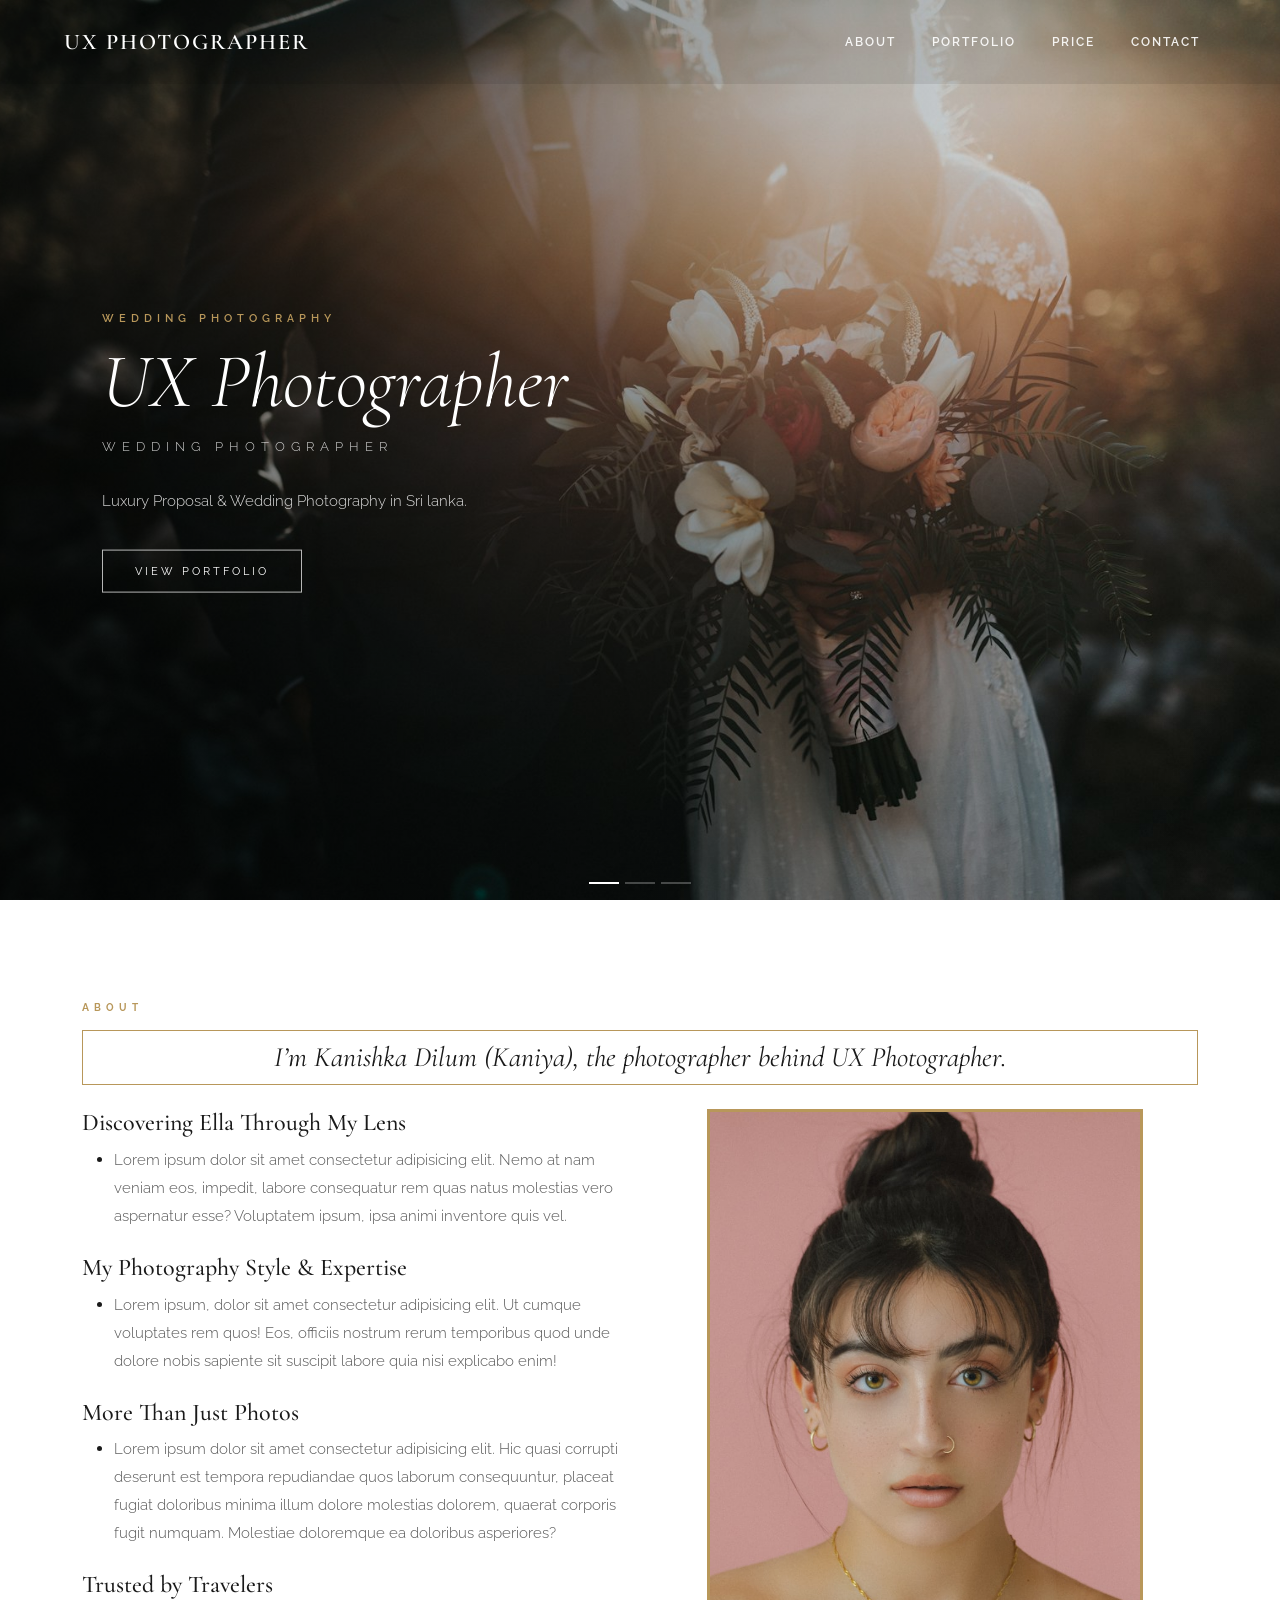
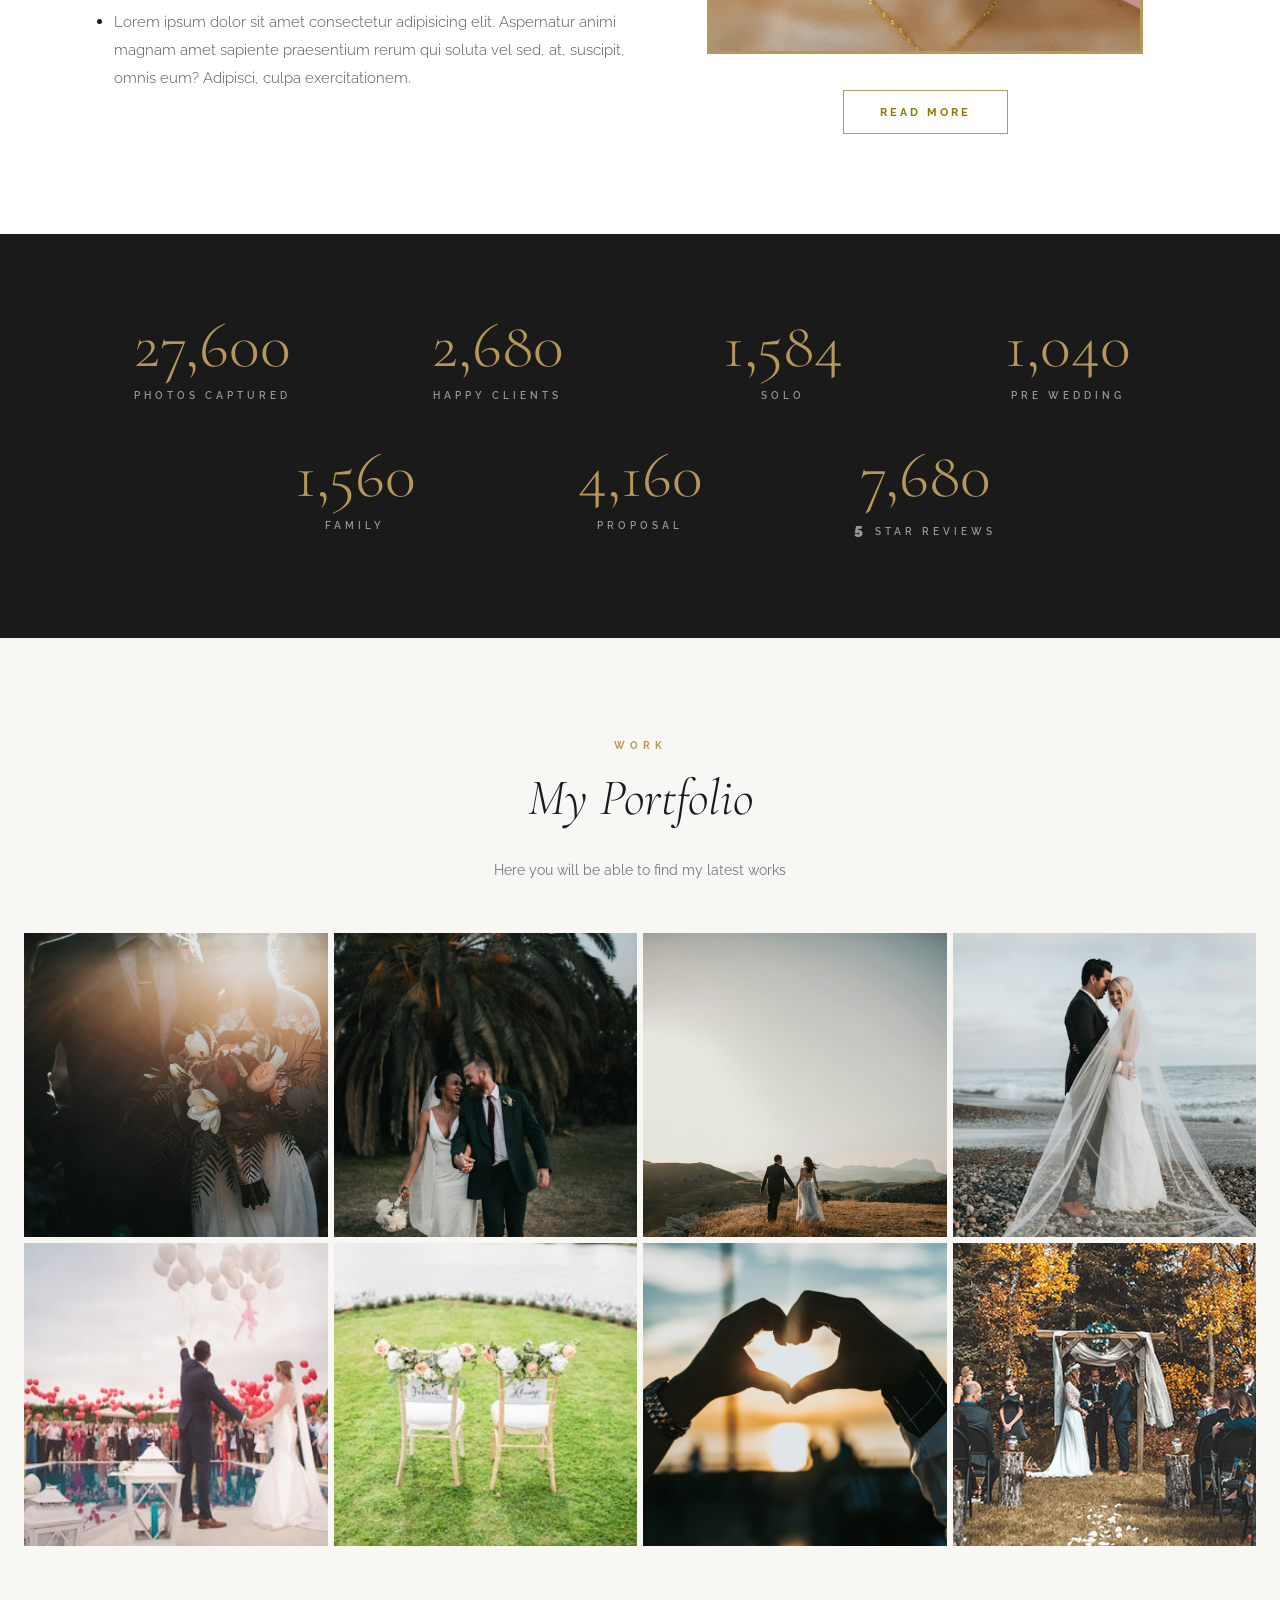
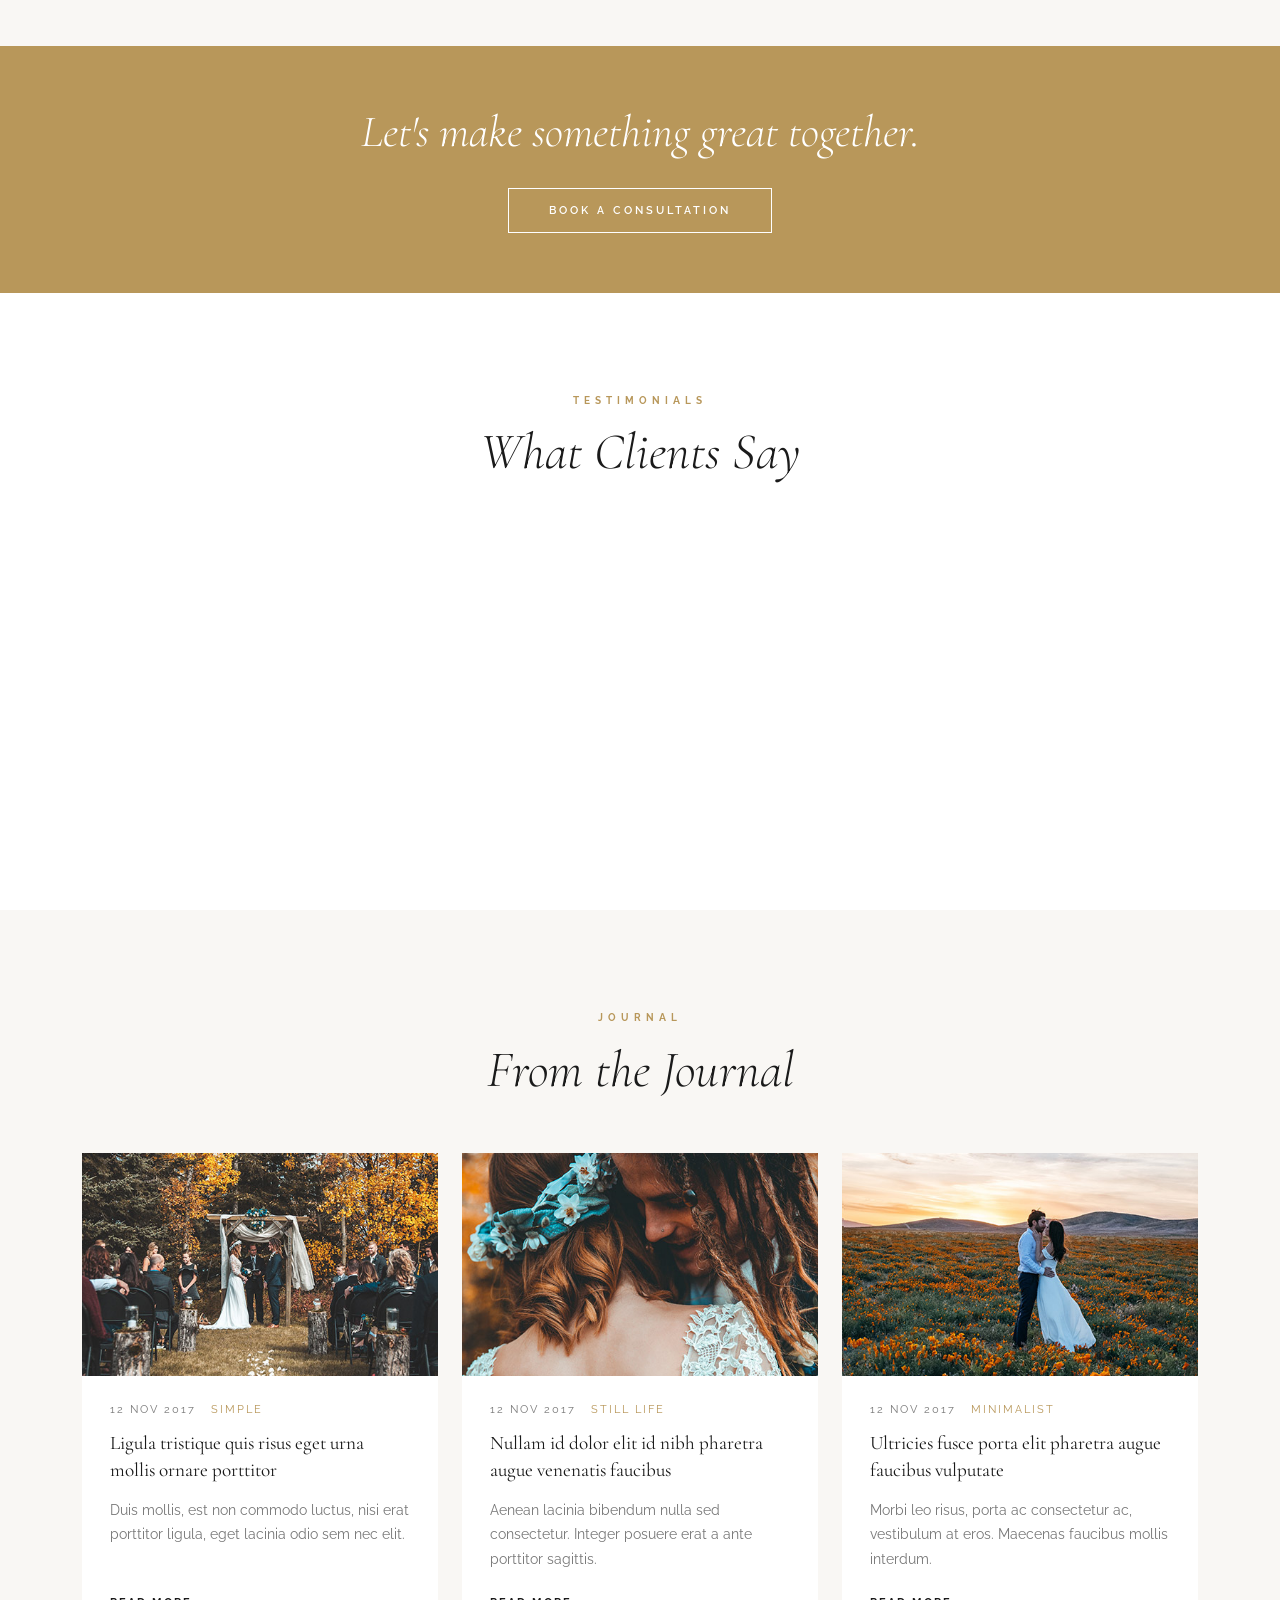
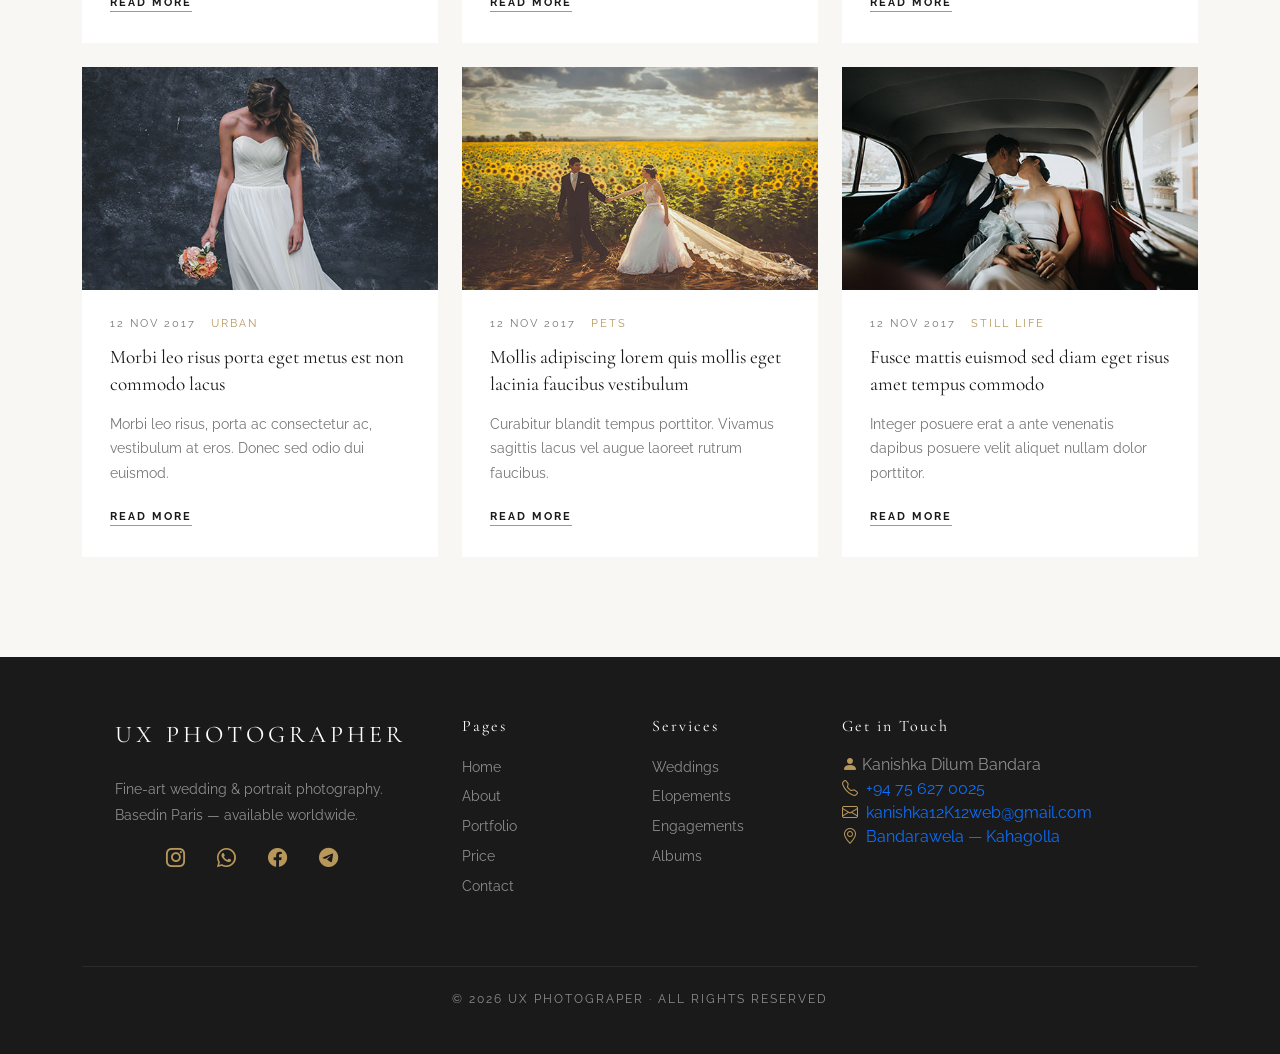
==== commit 22dcc9b9: "Update index.html" ====
--- a/index.html
+++ b/index.html
@@ -59,7 +59,7 @@
       <div class="carousel-item active">
         <div class="hero-caption">
           <p class="eyebrow">Wedding Photography</p>
-          <h1>Ella Sri Lanka<br />Photographer</h1>
+          <h1>UX Photographer</h1>
           <p class="subtitle">Wedding Photographer</p>
           <p>Luxury Proposal & Wedding Photography in Sri lanka.</p>
           <a href="#portfolio" class="btn-outline-light-custom">View Portfolio</a>
@@ -469,4 +469,4 @@
   <script src="./assets/js/main.js"></script>
 </body>
 
-</html>+</html>
